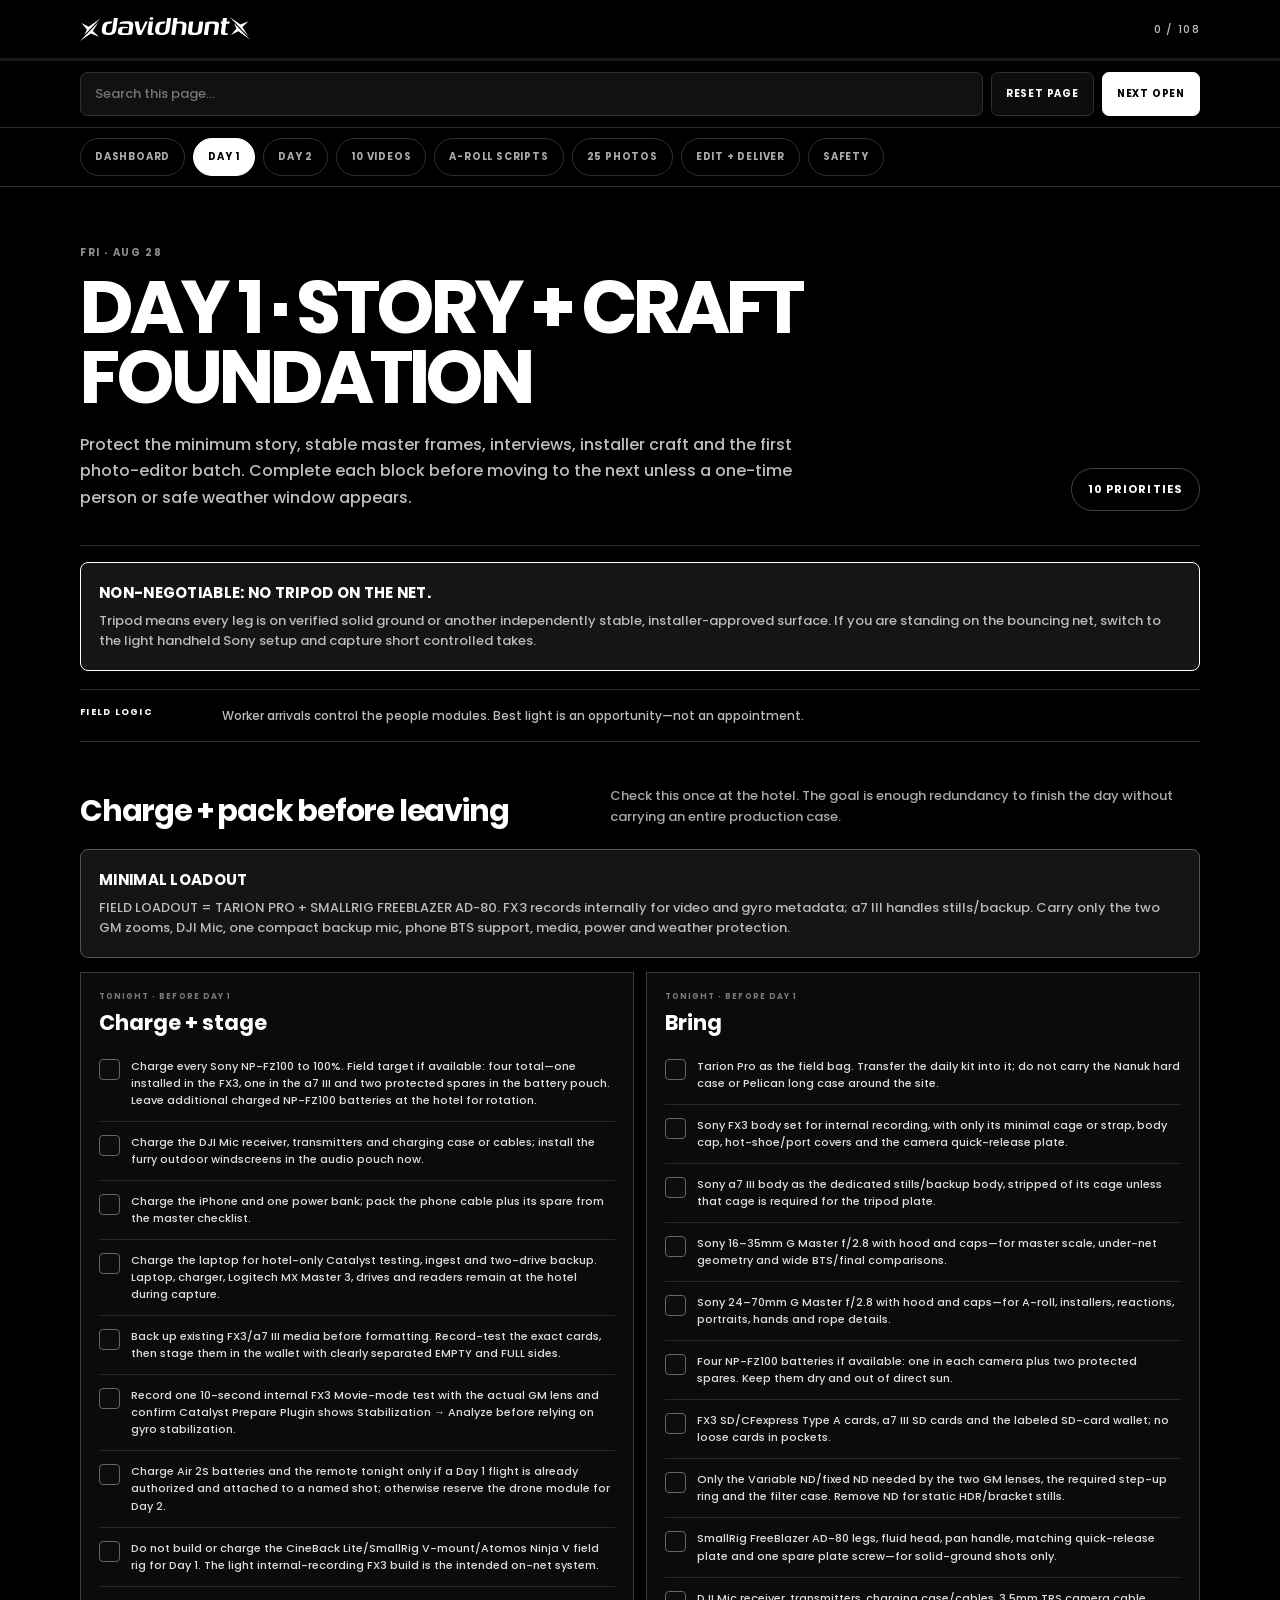
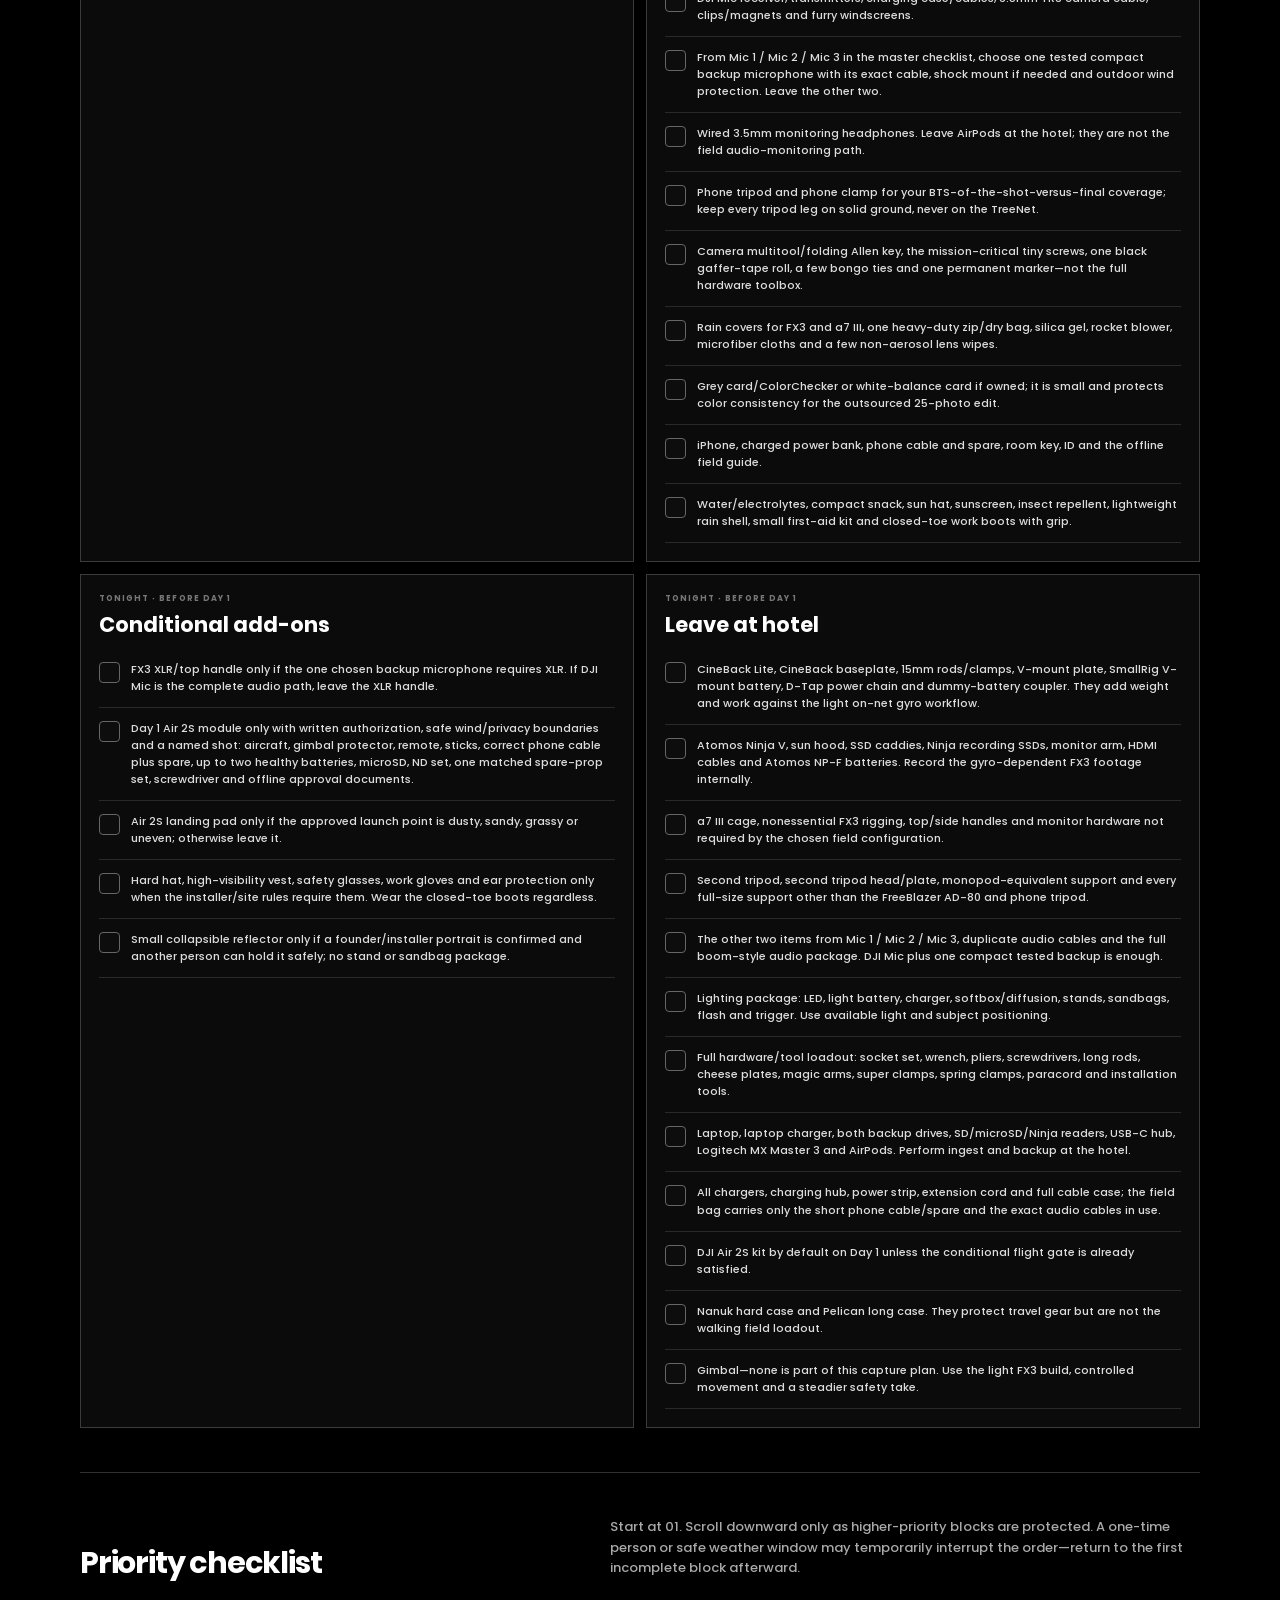
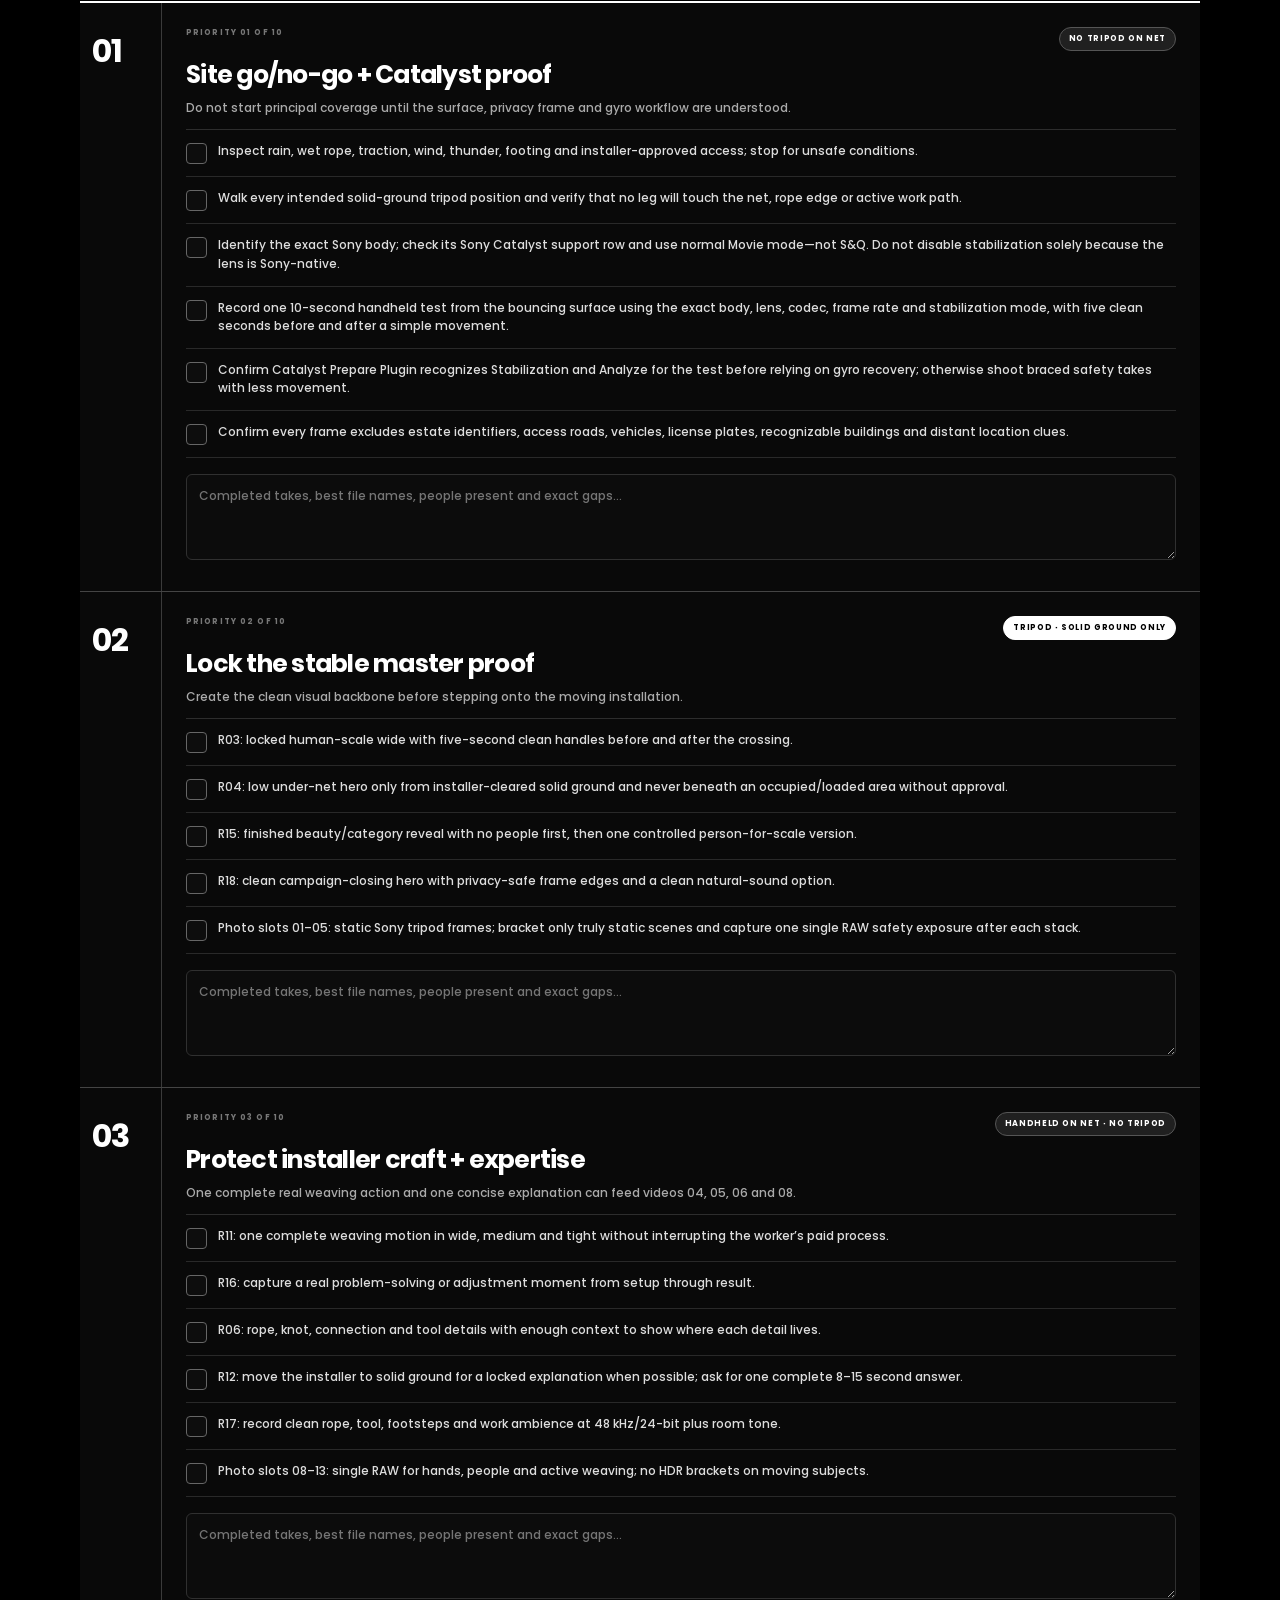
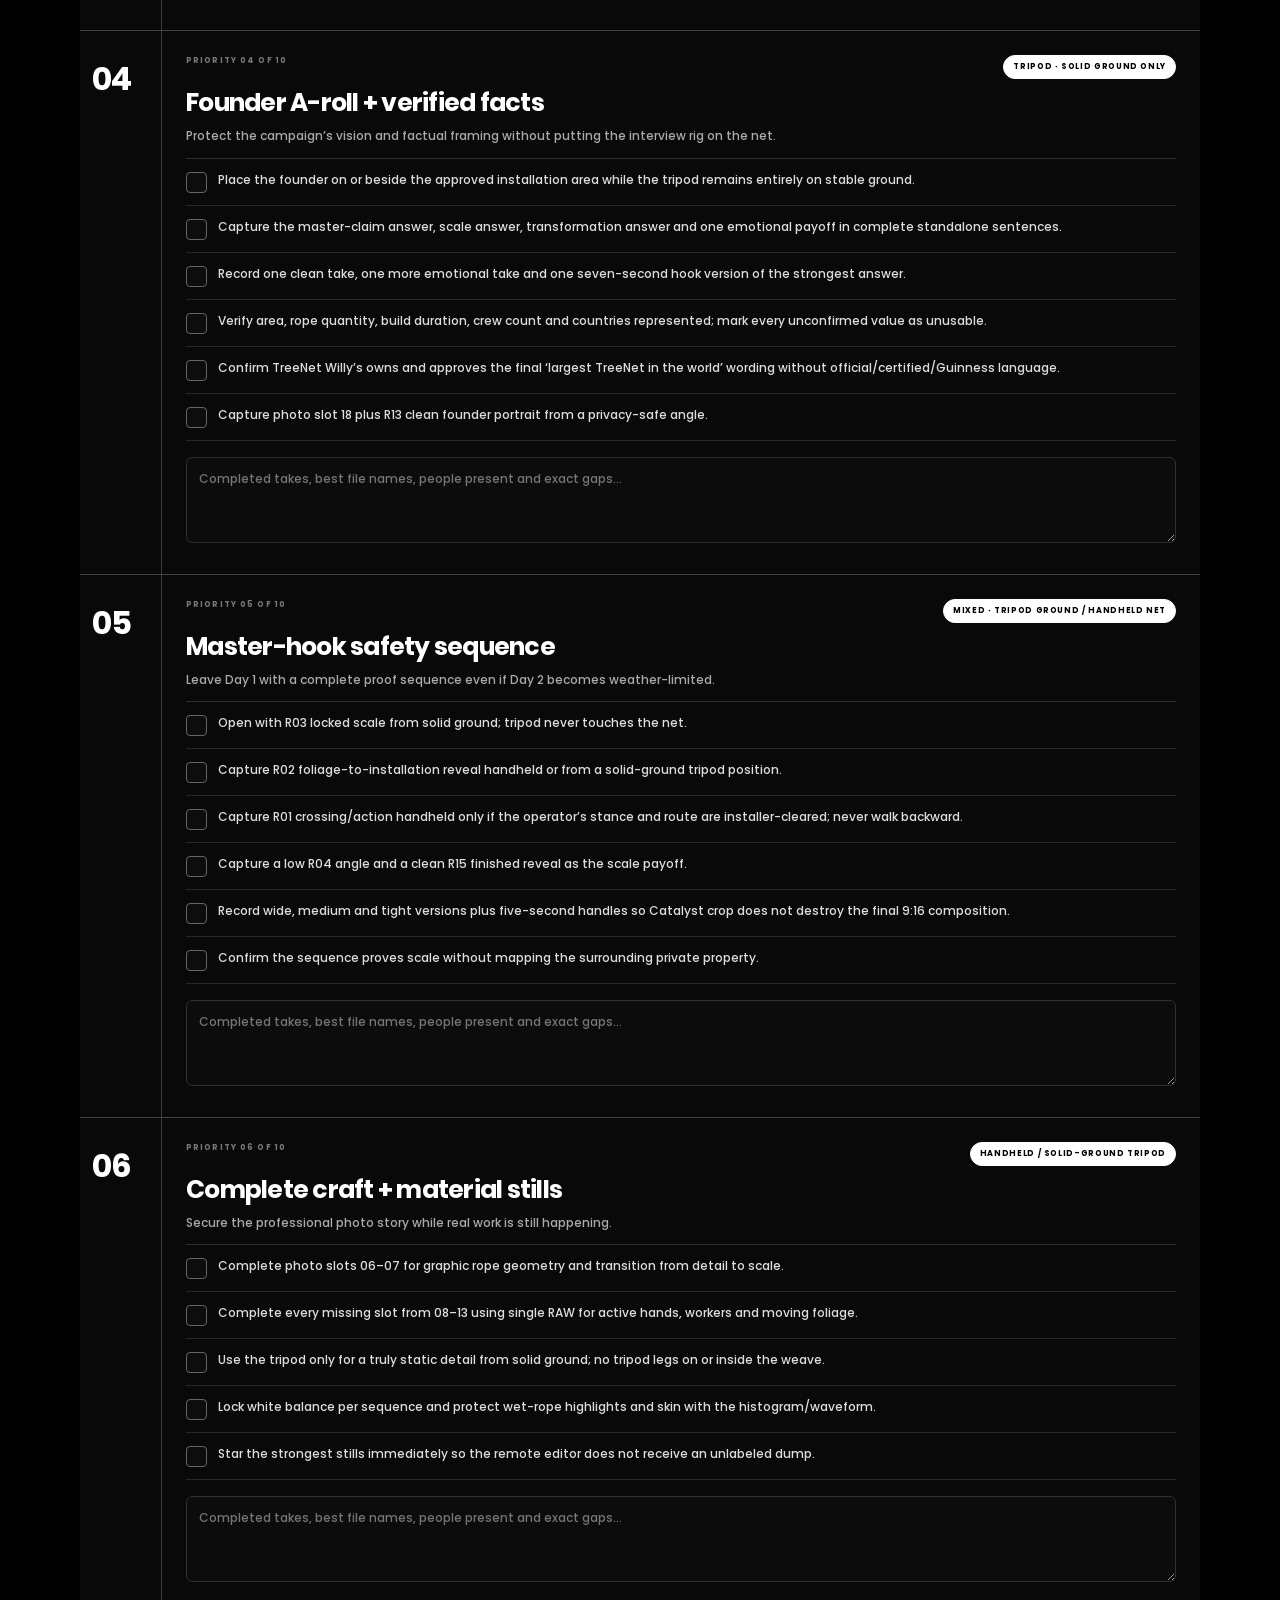
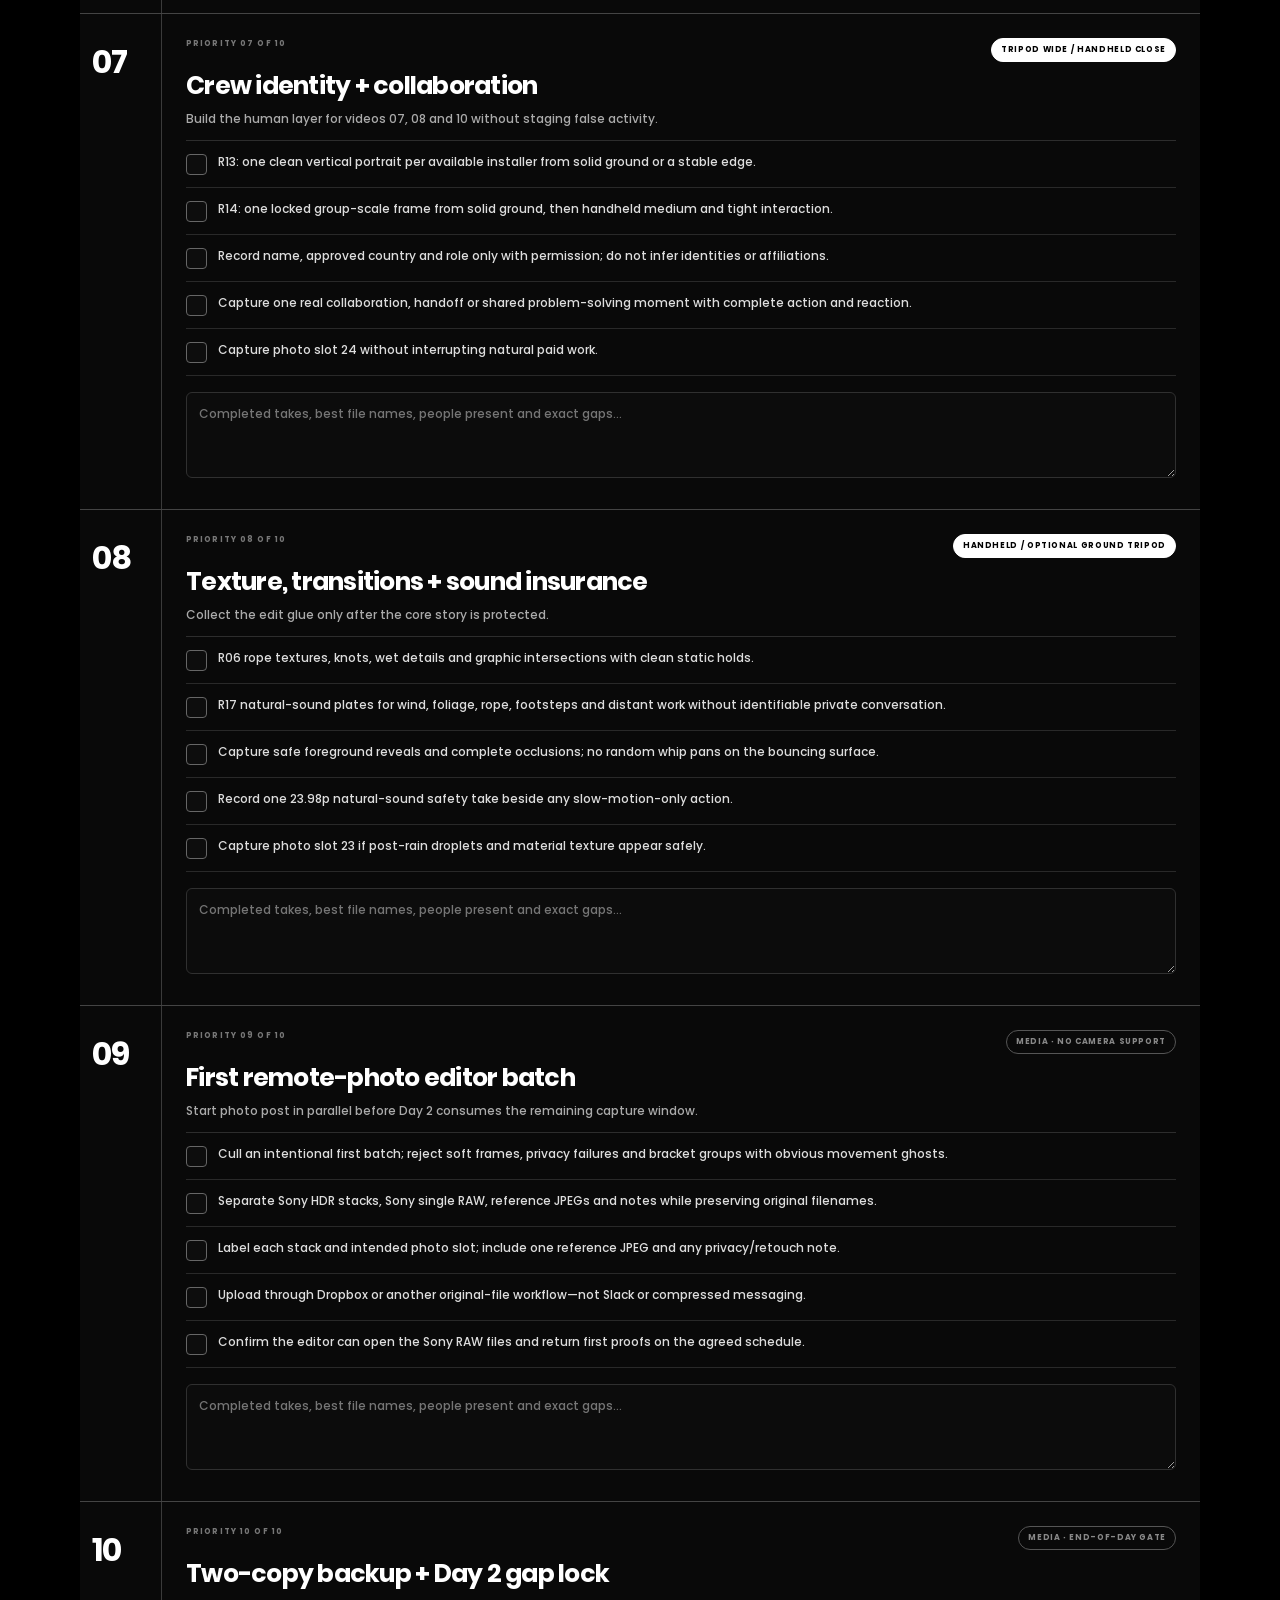
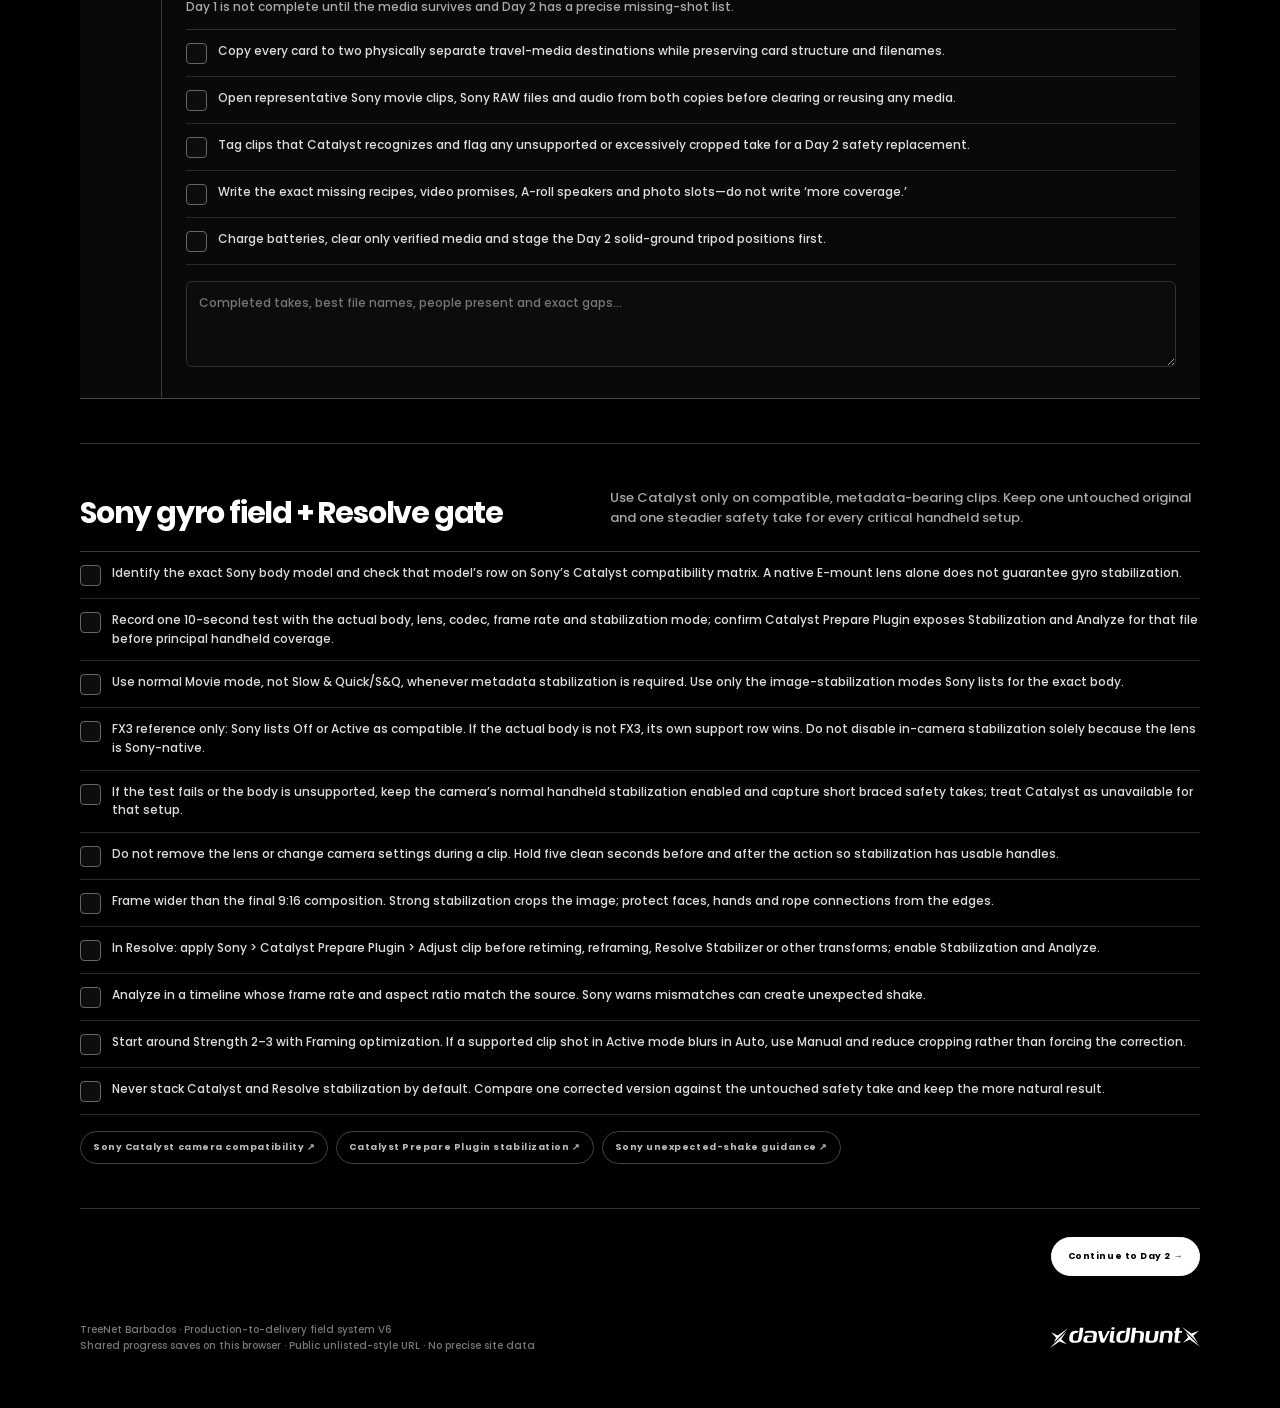
==== day1.html @ 0e812001 "Publish V6 two-day production field guide" ====
<!doctype html><html lang="en"><head><meta charset="utf-8"><meta name="viewport" content="width=device-width,initial-scale=1,viewport-fit=cover"><meta name="robots" content="noindex,nofollow,noarchive"><meta name="theme-color" content="#000000"><title>Day 1 · TreeNet Barbados</title><link rel="icon" href="assets/xdavidhuntx-MainLogo-Whiteout.svg" type="image/svg+xml"><link rel="stylesheet" href="assets/styles.css"></head><body data-page="day1"><a class="skip" href="#main">Skip to content</a><header class="top"><div class="wrap topline"><img class="logo" src="assets/xdavidhuntx-MainLogo-Whiteout.svg" alt="xdavidhuntx"><div class="page-progress" id="stats">0 / 0</div></div><div class="progress"><span id="bar"></span></div><div class="wrap tools"><input class="search" id="search" type="search" placeholder="Search this page…" aria-label="Search this page"><button class="btn" id="reset" type="button">Reset page</button><button class="btn primary" id="nextOpen" type="button">Next open</button></div></header><nav class="nav"><div class="wrap navrow"><a href="index.html" data-page="home">Dashboard</a><a href="day1.html" data-page="day1">Day 1</a><a href="day2.html" data-page="day2">Day 2</a><a href="video.html" data-page="video">10 videos</a><a href="interviews.html" data-page="interviews">A-roll scripts</a><a href="photos.html" data-page="photos">25 photos</a><a href="edit.html" data-page="edit">Edit + deliver</a><a href="safety.html" data-page="safety">Safety</a></div></nav><main id="main" class="wrap"><section class="page-intro"><div><span class="eyebrow">FRI · AUG 28</span><h1>DAY 1 · STORY + CRAFT FOUNDATION</h1><p>Protect the minimum story, stable master frames, interviews, installer craft and the first photo-editor batch. Complete each block before moving to the next unless a one-time person or safe weather window appears.</p></div><span class="count-badge">10 PRIORITIES</span></section><div class="alert tripod-rule"><strong>NON-NEGOTIABLE: NO TRIPOD ON THE NET.</strong><p>Tripod means every leg is on verified solid ground or another independently stable, installer-approved surface. If you are standing on the bouncing net, switch to the light handheld Sony setup and capture short controlled takes.</p></div><div class="day-weather"><span>FIELD LOGIC</span><p>Worker arrivals control the people modules. Best light is an opportunity—not an appointment.</p></div><section class="section searchable"><div class="section-head"><h2>Charge + pack before leaving</h2><p>Check this once at the hotel. The goal is enough redundancy to finish the day without carrying an entire production case.</p></div><div class="alert loadout-rule"><strong>MINIMAL LOADOUT</strong><p>FIELD LOADOUT = TARION PRO + SMALLRIG FREEBLAZER AD-80. FX3 records internally for video and gyro metadata; a7 III handles stills/backup. Carry only the two GM zooms, DJI Mic, one compact backup mic, phone BTS support, media, power and weather protection.</p></div><div class="loadout-grid"><article class="loadout-panel searchable"><span>TONIGHT · BEFORE DAY 1</span><h3>Charge + stage</h3><div class="checks"><label class="check searchable"><input type="checkbox" data-id="loadout-0-charge-0"><span>Charge every Sony NP-FZ100 to 100%. Field target if available: four total—one installed in the FX3, one in the a7 III and two protected spares in the battery pouch. Leave additional charged NP-FZ100 batteries at the hotel for rotation.</span></label><label class="check searchable"><input type="checkbox" data-id="loadout-0-charge-1"><span>Charge the DJI Mic receiver, transmitters and charging case or cables; install the furry outdoor windscreens in the audio pouch now.</span></label><label class="check searchable"><input type="checkbox" data-id="loadout-0-charge-2"><span>Charge the iPhone and one power bank; pack the phone cable plus its spare from the master checklist.</span></label><label class="check searchable"><input type="checkbox" data-id="loadout-0-charge-3"><span>Charge the laptop for hotel-only Catalyst testing, ingest and two-drive backup. Laptop, charger, Logitech MX Master 3, drives and readers remain at the hotel during capture.</span></label><label class="check searchable"><input type="checkbox" data-id="loadout-0-charge-4"><span>Back up existing FX3/a7 III media before formatting. Record-test the exact cards, then stage them in the wallet with clearly separated EMPTY and FULL sides.</span></label><label class="check searchable"><input type="checkbox" data-id="loadout-0-charge-5"><span>Record one 10-second internal FX3 Movie-mode test with the actual GM lens and confirm Catalyst Prepare Plugin shows Stabilization → Analyze before relying on gyro stabilization.</span></label><label class="check searchable"><input type="checkbox" data-id="loadout-0-charge-6"><span>Charge Air 2S batteries and the remote tonight only if a Day 1 flight is already authorized and attached to a named shot; otherwise reserve the drone module for Day 2.</span></label><label class="check searchable"><input type="checkbox" data-id="loadout-0-charge-7"><span>Do not build or charge the CineBack Lite/SmallRig V-mount/Atomos Ninja V field rig for Day 1. The light internal-recording FX3 build is the intended on-net system.</span></label></div></article><article class="loadout-panel searchable"><span>TONIGHT · BEFORE DAY 1</span><h3>Bring</h3><div class="checks"><label class="check searchable"><input type="checkbox" data-id="loadout-0-bring-0"><span>Tarion Pro as the field bag. Transfer the daily kit into it; do not carry the Nanuk hard case or Pelican long case around the site.</span></label><label class="check searchable"><input type="checkbox" data-id="loadout-0-bring-1"><span>Sony FX3 body set for internal recording, with only its minimal cage or strap, body cap, hot-shoe/port covers and the camera quick-release plate.</span></label><label class="check searchable"><input type="checkbox" data-id="loadout-0-bring-2"><span>Sony a7 III body as the dedicated stills/backup body, stripped of its cage unless that cage is required for the tripod plate.</span></label><label class="check searchable"><input type="checkbox" data-id="loadout-0-bring-3"><span>Sony 16–35mm G Master f/2.8 with hood and caps—for master scale, under-net geometry and wide BTS/final comparisons.</span></label><label class="check searchable"><input type="checkbox" data-id="loadout-0-bring-4"><span>Sony 24–70mm G Master f/2.8 with hood and caps—for A-roll, installers, reactions, portraits, hands and rope details.</span></label><label class="check searchable"><input type="checkbox" data-id="loadout-0-bring-5"><span>Four NP-FZ100 batteries if available: one in each camera plus two protected spares. Keep them dry and out of direct sun.</span></label><label class="check searchable"><input type="checkbox" data-id="loadout-0-bring-6"><span>FX3 SD/CFexpress Type A cards, a7 III SD cards and the labeled SD-card wallet; no loose cards in pockets.</span></label><label class="check searchable"><input type="checkbox" data-id="loadout-0-bring-7"><span>Only the Variable ND/fixed ND needed by the two GM lenses, the required step-up ring and the filter case. Remove ND for static HDR/bracket stills.</span></label><label class="check searchable"><input type="checkbox" data-id="loadout-0-bring-8"><span>SmallRig FreeBlazer AD-80 legs, fluid head, pan handle, matching quick-release plate and one spare plate screw—for solid-ground shots only.</span></label><label class="check searchable"><input type="checkbox" data-id="loadout-0-bring-9"><span>DJI Mic receiver, transmitters, charging case/cables, 3.5mm TRS camera cable, clips/magnets and furry windscreens.</span></label><label class="check searchable"><input type="checkbox" data-id="loadout-0-bring-10"><span>From Mic 1 / Mic 2 / Mic 3 in the master checklist, choose one tested compact backup microphone with its exact cable, shock mount if needed and outdoor wind protection. Leave the other two.</span></label><label class="check searchable"><input type="checkbox" data-id="loadout-0-bring-11"><span>Wired 3.5mm monitoring headphones. Leave AirPods at the hotel; they are not the field audio-monitoring path.</span></label><label class="check searchable"><input type="checkbox" data-id="loadout-0-bring-12"><span>Phone tripod and phone clamp for your BTS-of-the-shot-versus-final coverage; keep every tripod leg on solid ground, never on the TreeNet.</span></label><label class="check searchable"><input type="checkbox" data-id="loadout-0-bring-13"><span>Camera multitool/folding Allen key, the mission-critical tiny screws, one black gaffer-tape roll, a few bongo ties and one permanent marker—not the full hardware toolbox.</span></label><label class="check searchable"><input type="checkbox" data-id="loadout-0-bring-14"><span>Rain covers for FX3 and a7 III, one heavy-duty zip/dry bag, silica gel, rocket blower, microfiber cloths and a few non-aerosol lens wipes.</span></label><label class="check searchable"><input type="checkbox" data-id="loadout-0-bring-15"><span>Grey card/ColorChecker or white-balance card if owned; it is small and protects color consistency for the outsourced 25-photo edit.</span></label><label class="check searchable"><input type="checkbox" data-id="loadout-0-bring-16"><span>iPhone, charged power bank, phone cable and spare, room key, ID and the offline field guide.</span></label><label class="check searchable"><input type="checkbox" data-id="loadout-0-bring-17"><span>Water/electrolytes, compact snack, sun hat, sunscreen, insect repellent, lightweight rain shell, small first-aid kit and closed-toe work boots with grip.</span></label></div></article><article class="loadout-panel searchable"><span>TONIGHT · BEFORE DAY 1</span><h3>Conditional add-ons</h3><div class="checks"><label class="check searchable"><input type="checkbox" data-id="loadout-0-conditional-0"><span>FX3 XLR/top handle only if the one chosen backup microphone requires XLR. If DJI Mic is the complete audio path, leave the XLR handle.</span></label><label class="check searchable"><input type="checkbox" data-id="loadout-0-conditional-1"><span>Day 1 Air 2S module only with written authorization, safe wind/privacy boundaries and a named shot: aircraft, gimbal protector, remote, sticks, correct phone cable plus spare, up to two healthy batteries, microSD, ND set, one matched spare-prop set, screwdriver and offline approval documents.</span></label><label class="check searchable"><input type="checkbox" data-id="loadout-0-conditional-2"><span>Air 2S landing pad only if the approved launch point is dusty, sandy, grassy or uneven; otherwise leave it.</span></label><label class="check searchable"><input type="checkbox" data-id="loadout-0-conditional-3"><span>Hard hat, high-visibility vest, safety glasses, work gloves and ear protection only when the installer/site rules require them. Wear the closed-toe boots regardless.</span></label><label class="check searchable"><input type="checkbox" data-id="loadout-0-conditional-4"><span>Small collapsible reflector only if a founder/installer portrait is confirmed and another person can hold it safely; no stand or sandbag package.</span></label></div></article><article class="loadout-panel searchable"><span>TONIGHT · BEFORE DAY 1</span><h3>Leave at hotel</h3><div class="checks"><label class="check searchable"><input type="checkbox" data-id="loadout-0-leave-0"><span>CineBack Lite, CineBack baseplate, 15mm rods/clamps, V-mount plate, SmallRig V-mount battery, D-Tap power chain and dummy-battery coupler. They add weight and work against the light on-net gyro workflow.</span></label><label class="check searchable"><input type="checkbox" data-id="loadout-0-leave-1"><span>Atomos Ninja V, sun hood, SSD caddies, Ninja recording SSDs, monitor arm, HDMI cables and Atomos NP-F batteries. Record the gyro-dependent FX3 footage internally.</span></label><label class="check searchable"><input type="checkbox" data-id="loadout-0-leave-2"><span>a7 III cage, nonessential FX3 rigging, top/side handles and monitor hardware not required by the chosen field configuration.</span></label><label class="check searchable"><input type="checkbox" data-id="loadout-0-leave-3"><span>Second tripod, second tripod head/plate, monopod-equivalent support and every full-size support other than the FreeBlazer AD-80 and phone tripod.</span></label><label class="check searchable"><input type="checkbox" data-id="loadout-0-leave-4"><span>The other two items from Mic 1 / Mic 2 / Mic 3, duplicate audio cables and the full boom-style audio package. DJI Mic plus one compact tested backup is enough.</span></label><label class="check searchable"><input type="checkbox" data-id="loadout-0-leave-5"><span>Lighting package: LED, light battery, charger, softbox/diffusion, stands, sandbags, flash and trigger. Use available light and subject positioning.</span></label><label class="check searchable"><input type="checkbox" data-id="loadout-0-leave-6"><span>Full hardware/tool loadout: socket set, wrench, pliers, screwdrivers, long rods, cheese plates, magic arms, super clamps, spring clamps, paracord and installation tools.</span></label><label class="check searchable"><input type="checkbox" data-id="loadout-0-leave-7"><span>Laptop, laptop charger, both backup drives, SD/microSD/Ninja readers, USB-C hub, Logitech MX Master 3 and AirPods. Perform ingest and backup at the hotel.</span></label><label class="check searchable"><input type="checkbox" data-id="loadout-0-leave-8"><span>All chargers, charging hub, power strip, extension cord and full cable case; the field bag carries only the short phone cable/spare and the exact audio cables in use.</span></label><label class="check searchable"><input type="checkbox" data-id="loadout-0-leave-9"><span>DJI Air 2S kit by default on Day 1 unless the conditional flight gate is already satisfied.</span></label><label class="check searchable"><input type="checkbox" data-id="loadout-0-leave-10"><span>Nanuk hard case and Pelican long case. They protect travel gear but are not the walking field loadout.</span></label><label class="check searchable"><input type="checkbox" data-id="loadout-0-leave-11"><span>Gimbal—none is part of this capture plan. Use the light FX3 build, controlled movement and a steadier safety take.</span></label></div></article></div></section><section class="section searchable"><div class="section-head"><h2>Priority checklist</h2><p>Start at 01. Scroll downward only as higher-priority blocks are protected. A one-time person or safe weather window may temporarily interrupt the order—return to the first incomplete block afterward.</p></div><div class="priority-list"><article class="priority-step searchable" data-priority="01"><div class="priority-number">01</div><div class="priority-content"><div class="priority-top"><span>PRIORITY 01 OF 10</span><b class="support-badge handheld">NO TRIPOD ON NET</b></div><h3>Site go/no-go + Catalyst proof</h3><p class="priority-objective">Do not start principal coverage until the surface, privacy frame and gyro workflow are understood.</p><div class="checks priority-checks"><label class="check searchable"><input type="checkbox" data-id="day-0-step-0-item-0"><span>Inspect rain, wet rope, traction, wind, thunder, footing and installer-approved access; stop for unsafe conditions.</span></label><label class="check searchable"><input type="checkbox" data-id="day-0-step-0-item-1"><span>Walk every intended solid-ground tripod position and verify that no leg will touch the net, rope edge or active work path.</span></label><label class="check searchable"><input type="checkbox" data-id="day-0-step-0-item-2"><span>Identify the exact Sony body; check its Sony Catalyst support row and use normal Movie mode—not S&amp;Q. Do not disable stabilization solely because the lens is Sony-native.</span></label><label class="check searchable"><input type="checkbox" data-id="day-0-step-0-item-3"><span>Record one 10-second handheld test from the bouncing surface using the exact body, lens, codec, frame rate and stabilization mode, with five clean seconds before and after a simple movement.</span></label><label class="check searchable"><input type="checkbox" data-id="day-0-step-0-item-4"><span>Confirm Catalyst Prepare Plugin recognizes Stabilization and Analyze for the test before relying on gyro recovery; otherwise shoot braced safety takes with less movement.</span></label><label class="check searchable"><input type="checkbox" data-id="day-0-step-0-item-5"><span>Confirm every frame excludes estate identifiers, access roads, vehicles, license plates, recognizable buildings and distant location clues.</span></label></div><textarea class="notes" data-note="day-0-step-0" placeholder="Completed takes, best file names, people present and exact gaps…"></textarea></div></article><article class="priority-step searchable" data-priority="02"><div class="priority-number">02</div><div class="priority-content"><div class="priority-top"><span>PRIORITY 02 OF 10</span><b class="support-badge tripod">TRIPOD · SOLID GROUND ONLY</b></div><h3>Lock the stable master proof</h3><p class="priority-objective">Create the clean visual backbone before stepping onto the moving installation.</p><div class="checks priority-checks"><label class="check searchable"><input type="checkbox" data-id="day-0-step-1-item-0"><span>R03: locked human-scale wide with five-second clean handles before and after the crossing.</span></label><label class="check searchable"><input type="checkbox" data-id="day-0-step-1-item-1"><span>R04: low under-net hero only from installer-cleared solid ground and never beneath an occupied/loaded area without approval.</span></label><label class="check searchable"><input type="checkbox" data-id="day-0-step-1-item-2"><span>R15: finished beauty/category reveal with no people first, then one controlled person-for-scale version.</span></label><label class="check searchable"><input type="checkbox" data-id="day-0-step-1-item-3"><span>R18: clean campaign-closing hero with privacy-safe frame edges and a clean natural-sound option.</span></label><label class="check searchable"><input type="checkbox" data-id="day-0-step-1-item-4"><span>Photo slots 01–05: static Sony tripod frames; bracket only truly static scenes and capture one single RAW safety exposure after each stack.</span></label></div><textarea class="notes" data-note="day-0-step-1" placeholder="Completed takes, best file names, people present and exact gaps…"></textarea></div></article><article class="priority-step searchable" data-priority="03"><div class="priority-number">03</div><div class="priority-content"><div class="priority-top"><span>PRIORITY 03 OF 10</span><b class="support-badge handheld">HANDHELD ON NET · NO TRIPOD</b></div><h3>Protect installer craft + expertise</h3><p class="priority-objective">One complete real weaving action and one concise explanation can feed videos 04, 05, 06 and 08.</p><div class="checks priority-checks"><label class="check searchable"><input type="checkbox" data-id="day-0-step-2-item-0"><span>R11: one complete weaving motion in wide, medium and tight without interrupting the worker’s paid process.</span></label><label class="check searchable"><input type="checkbox" data-id="day-0-step-2-item-1"><span>R16: capture a real problem-solving or adjustment moment from setup through result.</span></label><label class="check searchable"><input type="checkbox" data-id="day-0-step-2-item-2"><span>R06: rope, knot, connection and tool details with enough context to show where each detail lives.</span></label><label class="check searchable"><input type="checkbox" data-id="day-0-step-2-item-3"><span>R12: move the installer to solid ground for a locked explanation when possible; ask for one complete 8–15 second answer.</span></label><label class="check searchable"><input type="checkbox" data-id="day-0-step-2-item-4"><span>R17: record clean rope, tool, footsteps and work ambience at 48 kHz/24-bit plus room tone.</span></label><label class="check searchable"><input type="checkbox" data-id="day-0-step-2-item-5"><span>Photo slots 08–13: single RAW for hands, people and active weaving; no HDR brackets on moving subjects.</span></label></div><textarea class="notes" data-note="day-0-step-2" placeholder="Completed takes, best file names, people present and exact gaps…"></textarea></div></article><article class="priority-step searchable" data-priority="04"><div class="priority-number">04</div><div class="priority-content"><div class="priority-top"><span>PRIORITY 04 OF 10</span><b class="support-badge tripod">TRIPOD · SOLID GROUND ONLY</b></div><h3>Founder A-roll + verified facts</h3><p class="priority-objective">Protect the campaign’s vision and factual framing without putting the interview rig on the net.</p><div class="checks priority-checks"><label class="check searchable"><input type="checkbox" data-id="day-0-step-3-item-0"><span>Place the founder on or beside the approved installation area while the tripod remains entirely on stable ground.</span></label><label class="check searchable"><input type="checkbox" data-id="day-0-step-3-item-1"><span>Capture the master-claim answer, scale answer, transformation answer and one emotional payoff in complete standalone sentences.</span></label><label class="check searchable"><input type="checkbox" data-id="day-0-step-3-item-2"><span>Record one clean take, one more emotional take and one seven-second hook version of the strongest answer.</span></label><label class="check searchable"><input type="checkbox" data-id="day-0-step-3-item-3"><span>Verify area, rope quantity, build duration, crew count and countries represented; mark every unconfirmed value as unusable.</span></label><label class="check searchable"><input type="checkbox" data-id="day-0-step-3-item-4"><span>Confirm TreeNet Willy’s owns and approves the final ‘largest TreeNet in the world’ wording without official/certified/Guinness language.</span></label><label class="check searchable"><input type="checkbox" data-id="day-0-step-3-item-5"><span>Capture photo slot 18 plus R13 clean founder portrait from a privacy-safe angle.</span></label></div><textarea class="notes" data-note="day-0-step-3" placeholder="Completed takes, best file names, people present and exact gaps…"></textarea></div></article><article class="priority-step searchable" data-priority="05"><div class="priority-number">05</div><div class="priority-content"><div class="priority-top"><span>PRIORITY 05 OF 10</span><b class="support-badge tripod">MIXED · TRIPOD GROUND / HANDHELD NET</b></div><h3>Master-hook safety sequence</h3><p class="priority-objective">Leave Day 1 with a complete proof sequence even if Day 2 becomes weather-limited.</p><div class="checks priority-checks"><label class="check searchable"><input type="checkbox" data-id="day-0-step-4-item-0"><span>Open with R03 locked scale from solid ground; tripod never touches the net.</span></label><label class="check searchable"><input type="checkbox" data-id="day-0-step-4-item-1"><span>Capture R02 foliage-to-installation reveal handheld or from a solid-ground tripod position.</span></label><label class="check searchable"><input type="checkbox" data-id="day-0-step-4-item-2"><span>Capture R01 crossing/action handheld only if the operator’s stance and route are installer-cleared; never walk backward.</span></label><label class="check searchable"><input type="checkbox" data-id="day-0-step-4-item-3"><span>Capture a low R04 angle and a clean R15 finished reveal as the scale payoff.</span></label><label class="check searchable"><input type="checkbox" data-id="day-0-step-4-item-4"><span>Record wide, medium and tight versions plus five-second handles so Catalyst crop does not destroy the final 9:16 composition.</span></label><label class="check searchable"><input type="checkbox" data-id="day-0-step-4-item-5"><span>Confirm the sequence proves scale without mapping the surrounding private property.</span></label></div><textarea class="notes" data-note="day-0-step-4" placeholder="Completed takes, best file names, people present and exact gaps…"></textarea></div></article><article class="priority-step searchable" data-priority="06"><div class="priority-number">06</div><div class="priority-content"><div class="priority-top"><span>PRIORITY 06 OF 10</span><b class="support-badge tripod">HANDHELD / SOLID-GROUND TRIPOD</b></div><h3>Complete craft + material stills</h3><p class="priority-objective">Secure the professional photo story while real work is still happening.</p><div class="checks priority-checks"><label class="check searchable"><input type="checkbox" data-id="day-0-step-5-item-0"><span>Complete photo slots 06–07 for graphic rope geometry and transition from detail to scale.</span></label><label class="check searchable"><input type="checkbox" data-id="day-0-step-5-item-1"><span>Complete every missing slot from 08–13 using single RAW for active hands, workers and moving foliage.</span></label><label class="check searchable"><input type="checkbox" data-id="day-0-step-5-item-2"><span>Use the tripod only for a truly static detail from solid ground; no tripod legs on or inside the weave.</span></label><label class="check searchable"><input type="checkbox" data-id="day-0-step-5-item-3"><span>Lock white balance per sequence and protect wet-rope highlights and skin with the histogram/waveform.</span></label><label class="check searchable"><input type="checkbox" data-id="day-0-step-5-item-4"><span>Star the strongest stills immediately so the remote editor does not receive an unlabeled dump.</span></label></div><textarea class="notes" data-note="day-0-step-5" placeholder="Completed takes, best file names, people present and exact gaps…"></textarea></div></article><article class="priority-step searchable" data-priority="07"><div class="priority-number">07</div><div class="priority-content"><div class="priority-top"><span>PRIORITY 07 OF 10</span><b class="support-badge tripod">TRIPOD WIDE / HANDHELD CLOSE</b></div><h3>Crew identity + collaboration</h3><p class="priority-objective">Build the human layer for videos 07, 08 and 10 without staging false activity.</p><div class="checks priority-checks"><label class="check searchable"><input type="checkbox" data-id="day-0-step-6-item-0"><span>R13: one clean vertical portrait per available installer from solid ground or a stable edge.</span></label><label class="check searchable"><input type="checkbox" data-id="day-0-step-6-item-1"><span>R14: one locked group-scale frame from solid ground, then handheld medium and tight interaction.</span></label><label class="check searchable"><input type="checkbox" data-id="day-0-step-6-item-2"><span>Record name, approved country and role only with permission; do not infer identities or affiliations.</span></label><label class="check searchable"><input type="checkbox" data-id="day-0-step-6-item-3"><span>Capture one real collaboration, handoff or shared problem-solving moment with complete action and reaction.</span></label><label class="check searchable"><input type="checkbox" data-id="day-0-step-6-item-4"><span>Capture photo slot 24 without interrupting natural paid work.</span></label></div><textarea class="notes" data-note="day-0-step-6" placeholder="Completed takes, best file names, people present and exact gaps…"></textarea></div></article><article class="priority-step searchable" data-priority="08"><div class="priority-number">08</div><div class="priority-content"><div class="priority-top"><span>PRIORITY 08 OF 10</span><b class="support-badge tripod">HANDHELD / OPTIONAL GROUND TRIPOD</b></div><h3>Texture, transitions + sound insurance</h3><p class="priority-objective">Collect the edit glue only after the core story is protected.</p><div class="checks priority-checks"><label class="check searchable"><input type="checkbox" data-id="day-0-step-7-item-0"><span>R06 rope textures, knots, wet details and graphic intersections with clean static holds.</span></label><label class="check searchable"><input type="checkbox" data-id="day-0-step-7-item-1"><span>R17 natural-sound plates for wind, foliage, rope, footsteps and distant work without identifiable private conversation.</span></label><label class="check searchable"><input type="checkbox" data-id="day-0-step-7-item-2"><span>Capture safe foreground reveals and complete occlusions; no random whip pans on the bouncing surface.</span></label><label class="check searchable"><input type="checkbox" data-id="day-0-step-7-item-3"><span>Record one 23.98p natural-sound safety take beside any slow-motion-only action.</span></label><label class="check searchable"><input type="checkbox" data-id="day-0-step-7-item-4"><span>Capture photo slot 23 if post-rain droplets and material texture appear safely.</span></label></div><textarea class="notes" data-note="day-0-step-7" placeholder="Completed takes, best file names, people present and exact gaps…"></textarea></div></article><article class="priority-step searchable" data-priority="09"><div class="priority-number">09</div><div class="priority-content"><div class="priority-top"><span>PRIORITY 09 OF 10</span><b class="support-badge media">MEDIA · NO CAMERA SUPPORT</b></div><h3>First remote-photo editor batch</h3><p class="priority-objective">Start photo post in parallel before Day 2 consumes the remaining capture window.</p><div class="checks priority-checks"><label class="check searchable"><input type="checkbox" data-id="day-0-step-8-item-0"><span>Cull an intentional first batch; reject soft frames, privacy failures and bracket groups with obvious movement ghosts.</span></label><label class="check searchable"><input type="checkbox" data-id="day-0-step-8-item-1"><span>Separate Sony HDR stacks, Sony single RAW, reference JPEGs and notes while preserving original filenames.</span></label><label class="check searchable"><input type="checkbox" data-id="day-0-step-8-item-2"><span>Label each stack and intended photo slot; include one reference JPEG and any privacy/retouch note.</span></label><label class="check searchable"><input type="checkbox" data-id="day-0-step-8-item-3"><span>Upload through Dropbox or another original-file workflow—not Slack or compressed messaging.</span></label><label class="check searchable"><input type="checkbox" data-id="day-0-step-8-item-4"><span>Confirm the editor can open the Sony RAW files and return first proofs on the agreed schedule.</span></label></div><textarea class="notes" data-note="day-0-step-8" placeholder="Completed takes, best file names, people present and exact gaps…"></textarea></div></article><article class="priority-step searchable" data-priority="10"><div class="priority-number">10</div><div class="priority-content"><div class="priority-top"><span>PRIORITY 10 OF 10</span><b class="support-badge media">MEDIA · END-OF-DAY GATE</b></div><h3>Two-copy backup + Day 2 gap lock</h3><p class="priority-objective">Day 1 is not complete until the media survives and Day 2 has a precise missing-shot list.</p><div class="checks priority-checks"><label class="check searchable"><input type="checkbox" data-id="day-0-step-9-item-0"><span>Copy every card to two physically separate travel-media destinations while preserving card structure and filenames.</span></label><label class="check searchable"><input type="checkbox" data-id="day-0-step-9-item-1"><span>Open representative Sony movie clips, Sony RAW files and audio from both copies before clearing or reusing any media.</span></label><label class="check searchable"><input type="checkbox" data-id="day-0-step-9-item-2"><span>Tag clips that Catalyst recognizes and flag any unsupported or excessively cropped take for a Day 2 safety replacement.</span></label><label class="check searchable"><input type="checkbox" data-id="day-0-step-9-item-3"><span>Write the exact missing recipes, video promises, A-roll speakers and photo slots—do not write ‘more coverage.’</span></label><label class="check searchable"><input type="checkbox" data-id="day-0-step-9-item-4"><span>Charge batteries, clear only verified media and stage the Day 2 solid-ground tripod positions first.</span></label></div><textarea class="notes" data-note="day-0-step-9" placeholder="Completed takes, best file names, people present and exact gaps…"></textarea></div></article></div></section><section class="section searchable"><div class="section-head"><h2>Sony gyro field + Resolve gate</h2><p>Use Catalyst only on compatible, metadata-bearing clips. Keep one untouched original and one steadier safety take for every critical handheld setup.</p></div><div class="checks catalyst-checks"><label class="check searchable"><input type="checkbox" data-id="catalyst-0-0"><span>Identify the exact Sony body model and check that model’s row on Sony’s Catalyst compatibility matrix. A native E-mount lens alone does not guarantee gyro stabilization.</span></label><label class="check searchable"><input type="checkbox" data-id="catalyst-0-1"><span>Record one 10-second test with the actual body, lens, codec, frame rate and stabilization mode; confirm Catalyst Prepare Plugin exposes Stabilization and Analyze for that file before principal handheld coverage.</span></label><label class="check searchable"><input type="checkbox" data-id="catalyst-0-2"><span>Use normal Movie mode, not Slow &amp; Quick/S&amp;Q, whenever metadata stabilization is required. Use only the image-stabilization modes Sony lists for the exact body.</span></label><label class="check searchable"><input type="checkbox" data-id="catalyst-0-3"><span>FX3 reference only: Sony lists Off or Active as compatible. If the actual body is not FX3, its own support row wins. Do not disable in-camera stabilization solely because the lens is Sony-native.</span></label><label class="check searchable"><input type="checkbox" data-id="catalyst-0-4"><span>If the test fails or the body is unsupported, keep the camera’s normal handheld stabilization enabled and capture short braced safety takes; treat Catalyst as unavailable for that setup.</span></label><label class="check searchable"><input type="checkbox" data-id="catalyst-0-5"><span>Do not remove the lens or change camera settings during a clip. Hold five clean seconds before and after the action so stabilization has usable handles.</span></label><label class="check searchable"><input type="checkbox" data-id="catalyst-0-6"><span>Frame wider than the final 9:16 composition. Strong stabilization crops the image; protect faces, hands and rope connections from the edges.</span></label><label class="check searchable"><input type="checkbox" data-id="catalyst-0-7"><span>In Resolve: apply Sony &gt; Catalyst Prepare Plugin &gt; Adjust clip before retiming, reframing, Resolve Stabilizer or other transforms; enable Stabilization and Analyze.</span></label><label class="check searchable"><input type="checkbox" data-id="catalyst-0-8"><span>Analyze in a timeline whose frame rate and aspect ratio match the source. Sony warns mismatches can create unexpected shake.</span></label><label class="check searchable"><input type="checkbox" data-id="catalyst-0-9"><span>Start around Strength 2–3 with Framing optimization. If a supported clip shot in Active mode blurs in Auto, use Manual and reduce cropping rather than forcing the correction.</span></label><label class="check searchable"><input type="checkbox" data-id="catalyst-0-10"><span>Never stack Catalyst and Resolve stabilization by default. Compare one corrected version against the untouched safety take and keep the more natural result.</span></label></div><div class="source-links"><a href="https://support.d-imaging.sony.co.jp/www/cscs/function/catalyst.php?fnc=1012&amp;area=jp&amp;lang=en" target="_blank" rel="noopener">Sony Catalyst camera compatibility ↗</a><a href="https://helpguide.sony.net/di-app/cdv/v1/en/Content/Stabilizing_clips.htm" target="_blank" rel="noopener">Catalyst Prepare Plugin stabilization ↗</a><a href="https://www.sony.com/electronics/support/articles/CCCT99032" target="_blank" rel="noopener">Sony unexpected-shake guidance ↗</a></div></section><div class="day-navigation"><a class="day-jump" href="day2.html">Continue to Day 2 →</a></div></main><div class="wrap empty" id="empty">No matching field-guide items.</div><footer class="wrap footer"><div>TreeNet Barbados · Production-to-delivery field system V6<br>Shared progress saves on this browser · Public unlisted-style URL · No precise site data</div><img src="assets/xdavidhuntx-MainLogo-Whiteout.svg" alt="xdavidhuntx"></footer><script src="assets/app.js"></script></body></html>
---- assets/styles.css ----
@font-face{font-family:Poppins;src:url('poppins-medium.ttf') format('truetype');font-weight:500;font-style:normal;font-display:swap}@font-face{font-family:Poppins;src:url('poppins-bold.ttf') format('truetype');font-weight:700;font-style:normal;font-display:swap}:root{--black:#000;--ink:#fff;--muted:#aaa;--mid:#808080;--line:#303030;--surface:#111;--surface2:#171717;--white:#fff;--danger:#fff}*{box-sizing:border-box}html{background:#000;color:#fff;scroll-behavior:smooth}body{margin:0;font-family:Poppins,Arial,sans-serif;font-weight:500;background:#000;color:#fff}.skip{position:fixed;left:10px;top:-60px;background:#fff;color:#000;padding:10px 14px;z-index:1000}.skip:focus{top:10px}.top{position:sticky;top:0;z-index:50;background:#000;border-bottom:1px solid var(--line)}.topline{height:58px;display:flex;align-items:center;justify-content:space-between}.logo{width:170px;height:auto}.page-progress{font-size:11px;letter-spacing:.12em;color:#bbb}.progress{height:3px;background:#191919}.progress span{display:block;height:100%;width:0;background:#fff;transition:width .2s}.tools{display:grid;grid-template-columns:minmax(0,1fr) auto auto;gap:8px;padding:11px 0}.search{width:100%;min-height:44px;border:1px solid var(--line);background:#111;color:#fff;border-radius:7px;padding:0 14px;font:500 13px Poppins}.btn{min-height:44px;border:1px solid var(--line);background:#0d0d0d;color:#fff;border-radius:7px;padding:0 14px;font:700 10px Poppins;letter-spacing:.08em;text-transform:uppercase}.btn.primary{background:#fff;color:#000;border-color:#fff}.nav{position:sticky;top:117px;z-index:40;background:#000;border-bottom:1px solid var(--line)}.navrow{display:flex;gap:8px;overflow-x:auto;padding:10px 0;scrollbar-width:none}.navrow::-webkit-scrollbar{display:none}.nav a{white-space:nowrap;border:1px solid var(--line);border-radius:99px;padding:10px 14px;color:#aaa;text-decoration:none;text-transform:uppercase;letter-spacing:.08em;font:700 10px Poppins}.nav a.active{background:#fff;color:#000;border-color:#fff}body[data-page="home"] .tools,body[data-page="home"] .progress,body[data-page="home"] .page-progress{display:none}body[data-page="home"] .nav{top:58px}.wrap{width:min(1120px,calc(100% - 28px));margin:0 auto}.page-intro{display:flex;justify-content:space-between;gap:32px;align-items:flex-end;padding:58px 0 34px;border-bottom:1px solid var(--line)}.page-intro>div{max-width:850px}.eyebrow,.label,.day-kicker{display:block;font:700 10px Poppins;letter-spacing:.16em;text-transform:uppercase;color:#8d8d8d}.page-intro h1{font-size:clamp(38px,7vw,74px);line-height:.94;letter-spacing:-.055em;margin:12px 0 20px;max-width:940px}.page-intro p{font-size:16px;line-height:1.65;color:#bdbdbd;margin:0;max-width:760px}.count-badge{border:1px solid #444;border-radius:99px;padding:12px 16px;white-space:nowrap;font:700 11px Poppins;letter-spacing:.1em}.deadline{margin:24px 0 0;padding:20px;border:1px solid #fff;background:#fff;color:#000;display:grid;grid-template-columns:auto 1fr;gap:5px 18px;align-items:center;border-radius:8px}.deadline span{grid-row:1/3;font:700 10px Poppins;letter-spacing:.15em;border:1px solid #000;padding:9px}.deadline strong{font-size:22px;line-height:1.1}.deadline p{margin:0;font-size:12px}.section{padding:44px 0;border-bottom:1px solid var(--line)}.section-head{display:flex;justify-content:space-between;gap:24px;align-items:flex-end;margin-bottom:22px}.section-head h2{font-size:30px;line-height:1.05;letter-spacing:-.04em;margin:0}.section-head p{max-width:590px;color:#a9a9a9;font-size:13px;line-height:1.6;margin:0}.metric-grid{display:grid;grid-template-columns:repeat(4,1fr);border:1px solid var(--line);border-radius:8px;overflow:hidden}.metric-grid div{padding:24px;border-right:1px solid var(--line);background:#111}.metric-grid div:last-child{border-right:0}.metric-grid b{display:block;font-size:38px;line-height:1}.metric-grid span{text-transform:uppercase;color:#888;font:700 9px Poppins;letter-spacing:.12em}.alert{margin-top:16px;padding:18px;border:1px solid #555;background:#151515;border-radius:8px}.alert strong{display:block;font-size:15px;letter-spacing:.02em}.alert p{margin:7px 0 0;color:#bbb;line-height:1.55;font-size:13px}.timeline{display:grid;grid-template-columns:repeat(4,1fr);border:1px solid var(--line);border-radius:8px;overflow:hidden}.timeline-item{padding:20px;background:#111;border-right:1px solid var(--line)}.timeline-item:last-child{border-right:0}.timeline-item span{font:700 10px Poppins;color:#888;letter-spacing:.14em}.timeline-item strong{display:block;margin:12px 0 8px;font-size:17px}.timeline-item p{margin:0;color:#aaa;font-size:12px;line-height:1.55}.command-grid{display:grid;grid-template-columns:repeat(3,1fr);gap:12px}.command-card{display:block;min-height:210px;border:1px solid var(--line);border-radius:8px;padding:20px;background:#111;color:#fff;text-decoration:none}.command-card span{font:700 11px Poppins;color:#777}.command-card h3{font-size:22px;line-height:1.05;margin:28px 0 12px}.command-card p{color:#aaa;font-size:12px;line-height:1.55}.command-card b{display:block;margin-top:20px;font-size:11px}.quote{border:1px solid #fff;background:#fff;color:#000;border-radius:8px;padding:28px}.quote span{font:700 10px Poppins;letter-spacing:.15em}.quote strong{display:block;font-size:clamp(28px,5vw,55px);line-height:.95;letter-spacing:-.04em;margin:16px 0}.quote p{margin:0;max-width:760px;font-size:13px;line-height:1.6}.day-grid{display:grid;grid-template-columns:repeat(2,minmax(0,1fr));gap:14px}.day-card{border:1px solid #444;border-radius:9px;background:#111;padding:22px}.day-card h3{font-size:27px;line-height:1.05;margin:9px 0 12px;letter-spacing:-.035em}.mission{color:#bbb;font-size:13px;line-height:1.6}.meta-line{padding:11px 0;margin:15px 0;border-top:1px solid var(--line);border-bottom:1px solid var(--line);font:700 10px Poppins;letter-spacing:.08em;color:#aaa}.checks{display:grid;gap:0}.checks.two-col{grid-template-columns:repeat(2,minmax(0,1fr));gap:0 14px}.check{display:flex;gap:11px;align-items:flex-start;padding:12px 0;border-bottom:1px solid #292929;cursor:pointer}.check input{appearance:none;width:21px;height:21px;min-width:21px;border:1px solid #666;border-radius:4px;background:#0d0d0d;margin:1px 0 0}.check input:checked{background:#fff;border-color:#fff;box-shadow:inset 0 0 0 5px #000}.check span{font-size:12px;line-height:1.55;color:#ddd}.check span small{display:block;color:#777;font-size:9px;margin-top:4px}.check.done span{text-decoration:line-through;color:#666}.notes{width:100%;min-height:86px;resize:vertical;margin-top:16px;background:#0c0c0c;border:1px solid var(--line);border-radius:6px;color:#fff;padding:12px;font:500 12px Poppins}.panel-grid,.setting-grid{display:grid;grid-template-columns:repeat(3,minmax(0,1fr));gap:12px}.setting-grid{grid-template-columns:repeat(2,minmax(0,1fr))}.panel,.setting-card{border:1px solid var(--line);background:#111;border-radius:8px;padding:20px}.panel h3,.setting-card h3{font-size:19px;line-height:1.15;margin:10px 0}.panel p{font-size:12px;color:#aaa;line-height:1.6}.panel ul,.setting-card ol{padding-left:20px;margin:14px 0 0}.panel li,.setting-card li{font-size:12px;line-height:1.55;color:#bbb;margin:8px 0}.video-list{display:grid;gap:12px}.video-card{display:grid;grid-template-columns:74px minmax(0,1fr);border:1px solid #383838;background:#111;border-radius:9px;overflow:hidden}.video-num{border-right:1px solid var(--line);padding:18px 12px}.video-num b{display:block;font-size:29px}.video-num small{font:700 8px Poppins;letter-spacing:.1em;color:#888}.video-body{padding:20px}.card-top{display:flex;justify-content:space-between;gap:14px;align-items:flex-start}.card-top span{font:700 9px Poppins;color:#888;letter-spacing:.12em}.card-top h3{font-size:25px;line-height:1.05;margin:5px 0 0}.pill{border:1px solid #444;border-radius:99px;padding:7px 9px;font:700 8px Poppins;letter-spacing:.08em;white-space:nowrap}.hook{margin:16px 0;padding:16px;background:#fff;color:#000;border-radius:6px}.hook small{display:block;font:700 8px Poppins;letter-spacing:.12em}.hook strong{display:block;font-size:18px;line-height:1.1;margin-top:6px}.story{display:grid;grid-template-columns:1fr 1fr;gap:16px}.story p{font-size:12px;color:#aaa;line-height:1.55}.story b{color:#fff}.camera-bible{display:grid;grid-template-columns:repeat(4,minmax(0,1fr));gap:9px}.bible-card{border:1px solid var(--line);background:#111;border-radius:8px;padding:17px}.bible-card>span{font:700 9px Poppins;letter-spacing:.12em;color:#777}.bible-card h3{font-size:16px;line-height:1.15;margin:12px 0 8px}.bible-card p{font-size:10px;line-height:1.6;color:#aaa;margin:0}.recipe-section{margin-top:18px;padding-top:16px;border-top:1px solid #3a3a3a}.recipe-title{display:flex;justify-content:space-between;gap:12px;align-items:center;margin-bottom:9px}.recipe-title span{font:700 9px Poppins;letter-spacing:.12em}.recipe-title b{font:700 9px Poppins;color:#777}.recipe{border:1px solid #393939;background:#0c0c0c;border-radius:7px;margin-top:8px;overflow:hidden}.recipe summary{display:grid;grid-template-columns:86px minmax(0,1fr) 32px;gap:14px;align-items:center;cursor:pointer;list-style:none;padding:10px;min-height:128px}.recipe summary::-webkit-details-marker{display:none}.recipe summary img{width:86px;height:108px;object-fit:cover;border-radius:4px;background:#181818}.recipe-summary span{font:700 8px Poppins;letter-spacing:.12em;text-transform:uppercase;color:#888}.recipe-summary h4{font-size:16px;line-height:1.15;margin:7px 0}.recipe-summary p{font-size:9px;line-height:1.5;color:#888;margin:0}.recipe-toggle{width:30px;height:30px;border:1px solid #555;border-radius:50%;position:relative}.recipe-toggle:after{content:'+';position:absolute;inset:0;display:grid;place-items:center;font:700 17px Poppins}.recipe[open] .recipe-toggle:after{content:'–'}.recipe-body{padding:16px;border-top:1px solid #333}.recipe-zone{font:700 9px Poppins;letter-spacing:.1em;text-transform:uppercase;color:#aaa;margin-bottom:11px}.recipe-settings{display:grid;grid-template-columns:repeat(2,minmax(0,1fr));gap:8px;margin:0}.recipe-settings div{background:#141414;border:1px solid #2f2f2f;border-radius:5px;padding:11px}.recipe-settings dt{font:700 8px Poppins;letter-spacing:.1em;text-transform:uppercase;color:#777}.recipe-settings dd{font-size:10px;line-height:1.55;color:#ddd;margin:5px 0 0}.recipe-direction{margin-top:12px}.recipe-direction p{font-size:10px;line-height:1.6;color:#aaa;margin:8px 0}.recipe-direction b{color:#fff}.recipe-safety{border-top:1px solid #3b3b3b;padding-top:10px}.prompt-grid{display:grid;grid-template-columns:repeat(2,minmax(0,1fr));gap:12px}.prompt-card{border:1px solid #3a3a3a;background:#111;border-radius:9px;padding:20px}.prompt-head h3{font-size:22px;line-height:1.08;margin:8px 0 16px}.prompt-question{border-top:1px solid var(--line);padding:15px 0}.prompt-question small,.line-starter small,.trigger-block>small{display:block;font:700 8px Poppins;letter-spacing:.13em;margin-bottom:7px}.prompt-question strong{font-size:13px;line-height:1.5}.line-starter{background:#fff;color:#000;border-radius:6px;padding:15px}.line-starter strong{display:block;font-size:17px;line-height:1.25}.trigger-block{padding:15px 0 6px}.trigger-list{display:flex;flex-wrap:wrap;gap:6px}.trigger-list span{border:1px solid #484848;border-radius:99px;padding:6px 9px;color:#bbb;font-size:9px;line-height:1.25}.guard{font-size:10px;line-height:1.55;color:#888;margin:11px 0}.guard b{color:#ccc}.role-banner{display:grid;grid-template-columns:auto 1fr;gap:5px 18px;align-items:center;background:#fff;color:#000;border-radius:8px;padding:19px;margin-bottom:14px}.role-banner span{grid-row:1/3;border:1px solid #000;padding:8px;font:700 9px Poppins;letter-spacing:.12em}.role-banner strong{font-size:21px}.role-banner p{margin:0;font-size:11px}.role-banner.inverse{background:#111;color:#fff;border:1px solid #555}.role-banner.inverse span{border-color:#fff}.redirect-grid{display:grid;grid-template-columns:repeat(4,minmax(0,1fr));gap:8px}.redirect{min-height:76px;border:1px solid #444;background:#111;color:#fff;border-radius:7px;padding:13px;text-align:left;font:700 11px/1.45 Poppins}.script-map{display:grid;gap:9px}.script-row{display:grid;grid-template-columns:64px minmax(0,1fr);gap:15px;border:1px solid var(--line);background:#111;border-radius:8px;padding:16px}.script-num{font-size:25px;font-weight:700;color:#777}.script-row h3{font-size:19px;margin:7px 0 10px}.script-row p{font-size:11px;line-height:1.55;color:#aaa;margin:5px 0}.script-row p b{color:#fff}.decision-grid{display:grid;grid-template-columns:repeat(4,1fr);border:1px solid var(--line);border-radius:8px;overflow:hidden}.decision-grid article{background:#111;padding:18px;border-right:1px solid var(--line)}.decision-grid article:last-child{border-right:0}.decision-grid span{font:700 8px Poppins;letter-spacing:.12em;color:#888}.decision-grid strong{display:block;font-size:17px;margin:11px 0}.decision-grid p{font-size:11px;color:#aaa;line-height:1.55}.photo-list{display:grid;grid-template-columns:repeat(2,minmax(0,1fr));gap:10px}.photo-card{display:grid;grid-template-columns:50px minmax(0,1fr);gap:14px;border:1px solid var(--line);background:#111;border-radius:8px;padding:16px}.photo-num{font-size:23px;font-weight:700;color:#777}.photo-card h3{font-size:18px;line-height:1.1;margin:0}.photo-card p{font-size:11px;line-height:1.55;color:#aaa}.gear{display:block;margin-top:8px;font:700 9px Poppins;letter-spacing:.06em;color:#888}.source-links{display:flex;flex-wrap:wrap;gap:8px}.source-links a{border:1px solid var(--line);border-radius:99px;color:#fff;text-decoration:none;padding:10px 13px;font-size:10px}.edit-days{align-items:start}.edit-block{display:grid;grid-template-columns:135px minmax(0,1fr);gap:15px;padding:16px 0;border-top:1px solid var(--line)}.edit-time{font:700 11px Poppins;line-height:1.35}.edit-time small{display:block;color:#888;font-size:9px;margin-top:5px}.footer{padding:38px 0 54px;display:flex;justify-content:space-between;gap:25px;align-items:center;color:#777;font-size:10px}.footer img{width:150px}.empty{display:none;padding:60px 0;color:#777}.search-hide{display:none!important}.tripod-rule{border-color:#fff}.loadout-rule{margin-bottom:14px}.loadout-grid{display:grid;grid-template-columns:repeat(2,minmax(0,1fr));gap:12px}.loadout-panel{border:1px solid #3b3b3b;background:#0b0b0b;padding:18px}.loadout-panel>span{display:block;font:700 8px Poppins;letter-spacing:.13em;color:#777}.loadout-panel h3{font-size:21px;line-height:1.1;margin:8px 0 12px}.loadout-panel .check span{font-size:11px}.day-weather{display:grid;grid-template-columns:120px 1fr;gap:22px;align-items:start;border-top:1px solid var(--line);border-bottom:1px solid var(--line);padding:16px 0;margin-top:18px}.day-weather span{font:700 9px Poppins;letter-spacing:.14em}.day-weather p{font-size:12px;line-height:1.6;color:#bbb;margin:0}.priority-list{border-top:2px solid #fff}.priority-step{display:grid;grid-template-columns:82px minmax(0,1fr);border-bottom:1px solid #444;background:#090909}.priority-number{font:700 32px Poppins;letter-spacing:-.04em;padding:24px 12px;border-right:1px solid #3a3a3a;color:#fff}.priority-content{padding:24px}.priority-top{display:flex;align-items:flex-start;justify-content:space-between;gap:18px}.priority-top>span{font:700 8px Poppins;letter-spacing:.14em;color:#777}.priority-content h3{font-size:25px;line-height:1.08;letter-spacing:-.03em;margin:10px 0}.priority-objective{font-size:12px;line-height:1.6;color:#aaa;margin:0 0 12px}.support-badge,.recipe-support{display:inline-block;border:1px solid #555;border-radius:99px;padding:6px 9px;font:700 8px Poppins;letter-spacing:.08em;line-height:1.25;text-transform:uppercase;color:#bbb}.support-badge.tripod,.recipe-support.tripod{background:#fff;color:#000;border-color:#fff}.support-badge.handheld,.recipe-support.handheld{background:#202020;color:#fff}.support-badge.media,.recipe-support.none{color:#888}.priority-checks{border-top:1px solid #2d2d2d}.catalyst-checks{border-top:1px solid #3b3b3b}.source-links{display:flex;flex-wrap:wrap;gap:8px;margin-top:16px}.source-links a,.day-jump{border:1px solid #444;border-radius:99px;padding:9px 12px;color:#bbb;text-decoration:none;font:700 9px Poppins;letter-spacing:.06em}.day-navigation{display:flex;justify-content:flex-end;padding:28px 0 8px}.day-jump{background:#fff;color:#000;border-color:#fff;padding:12px 16px}.recipe-support{margin-top:8px;white-space:normal}.support-call{border:1px solid #454545;padding:13px;margin-bottom:13px}.support-call.tripod{background:#fff;color:#000;border-color:#fff}.support-call strong{font:700 9px Poppins;letter-spacing:.1em}.support-call p{font-size:10px;line-height:1.55;margin:7px 0 0;color:#aaa}.support-call.tripod p{color:#333}.support-call.handheld{border-left:4px solid #fff}.support-call.hybrid{border-left:4px solid #808080}@media(max-width:760px){.wrap{width:min(100% - 28px,1120px)}.topline{height:56px}.logo{width:168px}.tools{grid-template-columns:1fr 1fr 1fr}.search{grid-column:1/-1}.nav{top:156px}.page-intro{display:block;padding:38px 0 28px}.page-intro h1{font-size:40px}.page-intro p{font-size:14px}.count-badge{display:inline-block;margin-top:18px}.deadline{grid-template-columns:1fr}.deadline span{grid-row:auto;width:max-content}.section{padding:34px 0}.section-head{display:block}.section-head h2{font-size:27px}.section-head p{margin-top:9px}.metric-grid{grid-template-columns:1fr 1fr}.metric-grid div{border-bottom:1px solid var(--line)}.timeline,.command-grid,.day-grid,.panel-grid,.setting-grid,.camera-bible,.recipe-settings,.prompt-grid,.redirect-grid,.decision-grid,.photo-list,.loadout-grid{grid-template-columns:1fr}.timeline-item,.decision-grid article{border-right:0;border-bottom:1px solid var(--line)}.timeline-item:last-child,.decision-grid article:last-child{border-bottom:0}.checks.two-col{grid-template-columns:1fr}.video-card{grid-template-columns:54px minmax(0,1fr)}.video-num{padding:15px 8px}.video-body{padding:15px}.card-top{display:block}.card-top .pill{display:inline-block;margin-top:10px}.card-top h3{font-size:21px}.story{grid-template-columns:1fr;gap:0}.recipe-title{align-items:flex-start;flex-direction:column;gap:5px}.recipe summary{grid-template-columns:72px minmax(0,1fr) 28px;gap:9px;padding:8px;min-height:112px}.recipe summary img{width:72px;height:96px}.recipe-summary h4{font-size:14px;margin:5px 0}.recipe-summary p{font-size:8px}.recipe-support{font-size:7px;padding:5px 7px}.recipe-toggle{width:27px;height:27px}.recipe-body{padding:12px}.day-weather{grid-template-columns:1fr;gap:6px}.priority-step{grid-template-columns:46px minmax(0,1fr)}.priority-number{font-size:20px;padding:18px 8px}.priority-content{padding:18px 14px}.priority-top{display:block}.priority-top .support-badge{margin-top:9px}.priority-content h3{font-size:21px}.priority-objective{font-size:11px}.priority-checks .check span{font-size:11px}.source-links a{font-size:8px}.photo-card{grid-template-columns:40px minmax(0,1fr)}.edit-block{grid-template-columns:1fr;gap:4px}.footer{display:block}.footer img{margin-top:20px}.command-card{min-height:170px}.page-progress{font-size:10px}}@media(max-width:390px){.btn{padding:0 9px;font-size:9px}.logo{width:166px}.page-intro h1{font-size:36px}.deadline strong{font-size:18px}}@media print{.top,.nav,.tools,.progress{display:none!important}html,body{background:#fff;color:#000}.page-intro h1,.section h2,.day-card h3,.video-card h3,.photo-card h3{color:#000}.section,.check,.edit-block{border-color:#bbb}.day-card,.panel,.setting-card,.video-card,.photo-card,.metric-grid div,.timeline-item{background:#fff;border-color:#bbb}.check span,.mission,.panel li,.setting-card li,.photo-card p{color:#333}.deadline,.quote{border:1px solid #000}.notes{display:none}}@media(prefers-reduced-motion:reduce){html{scroll-behavior:auto}.progress span{transition:none}}
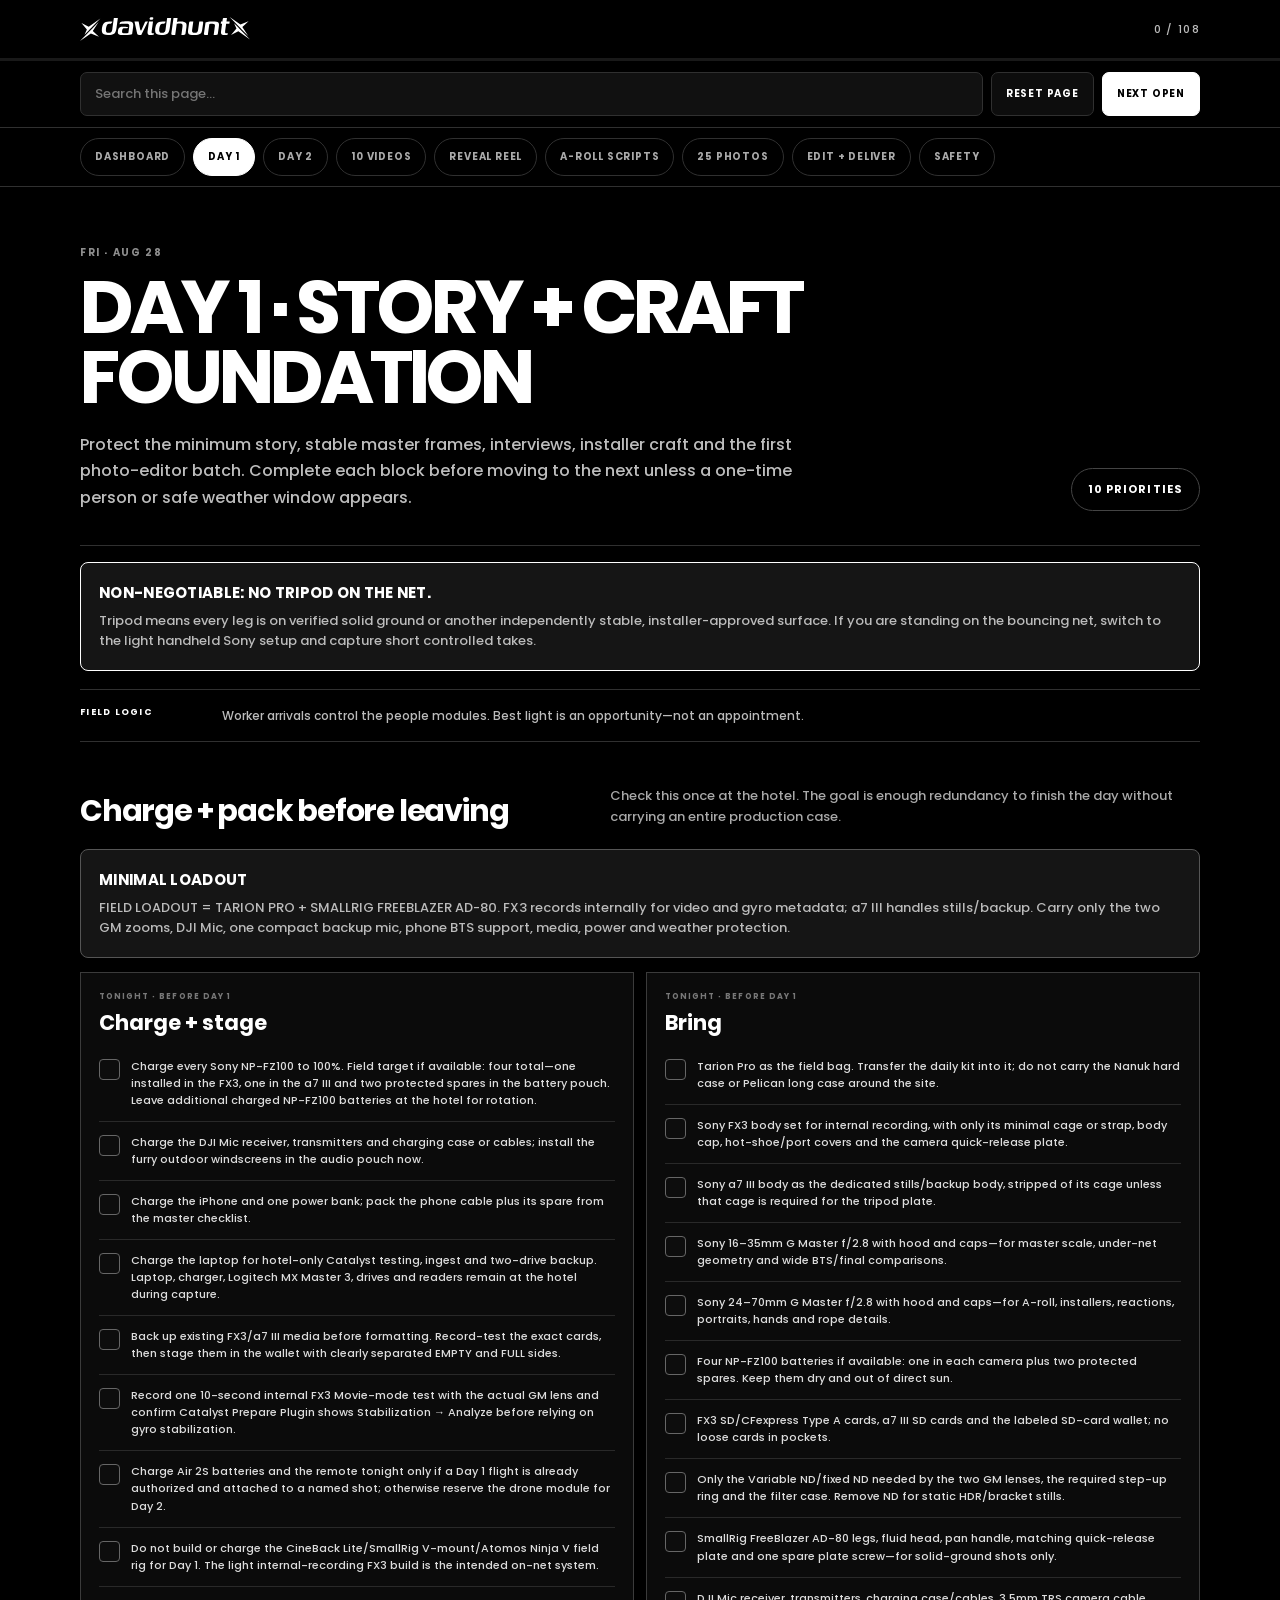
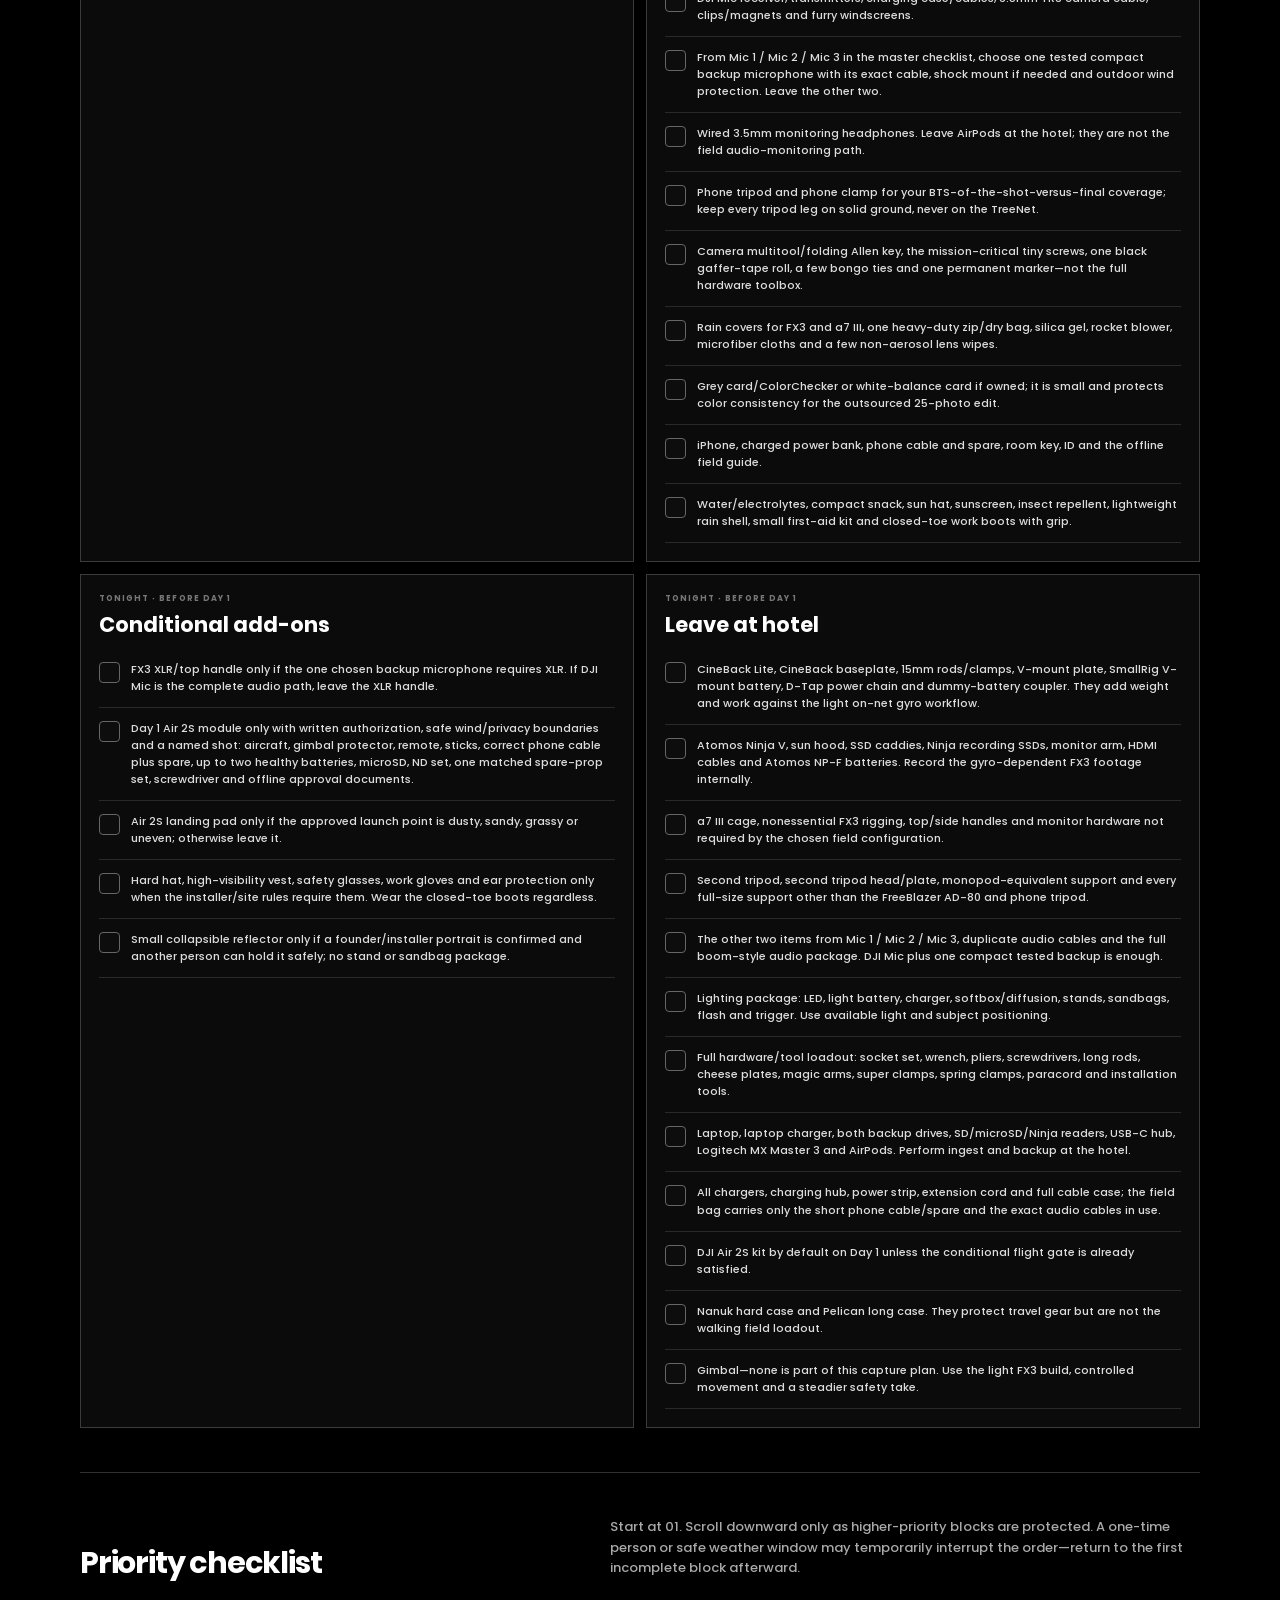
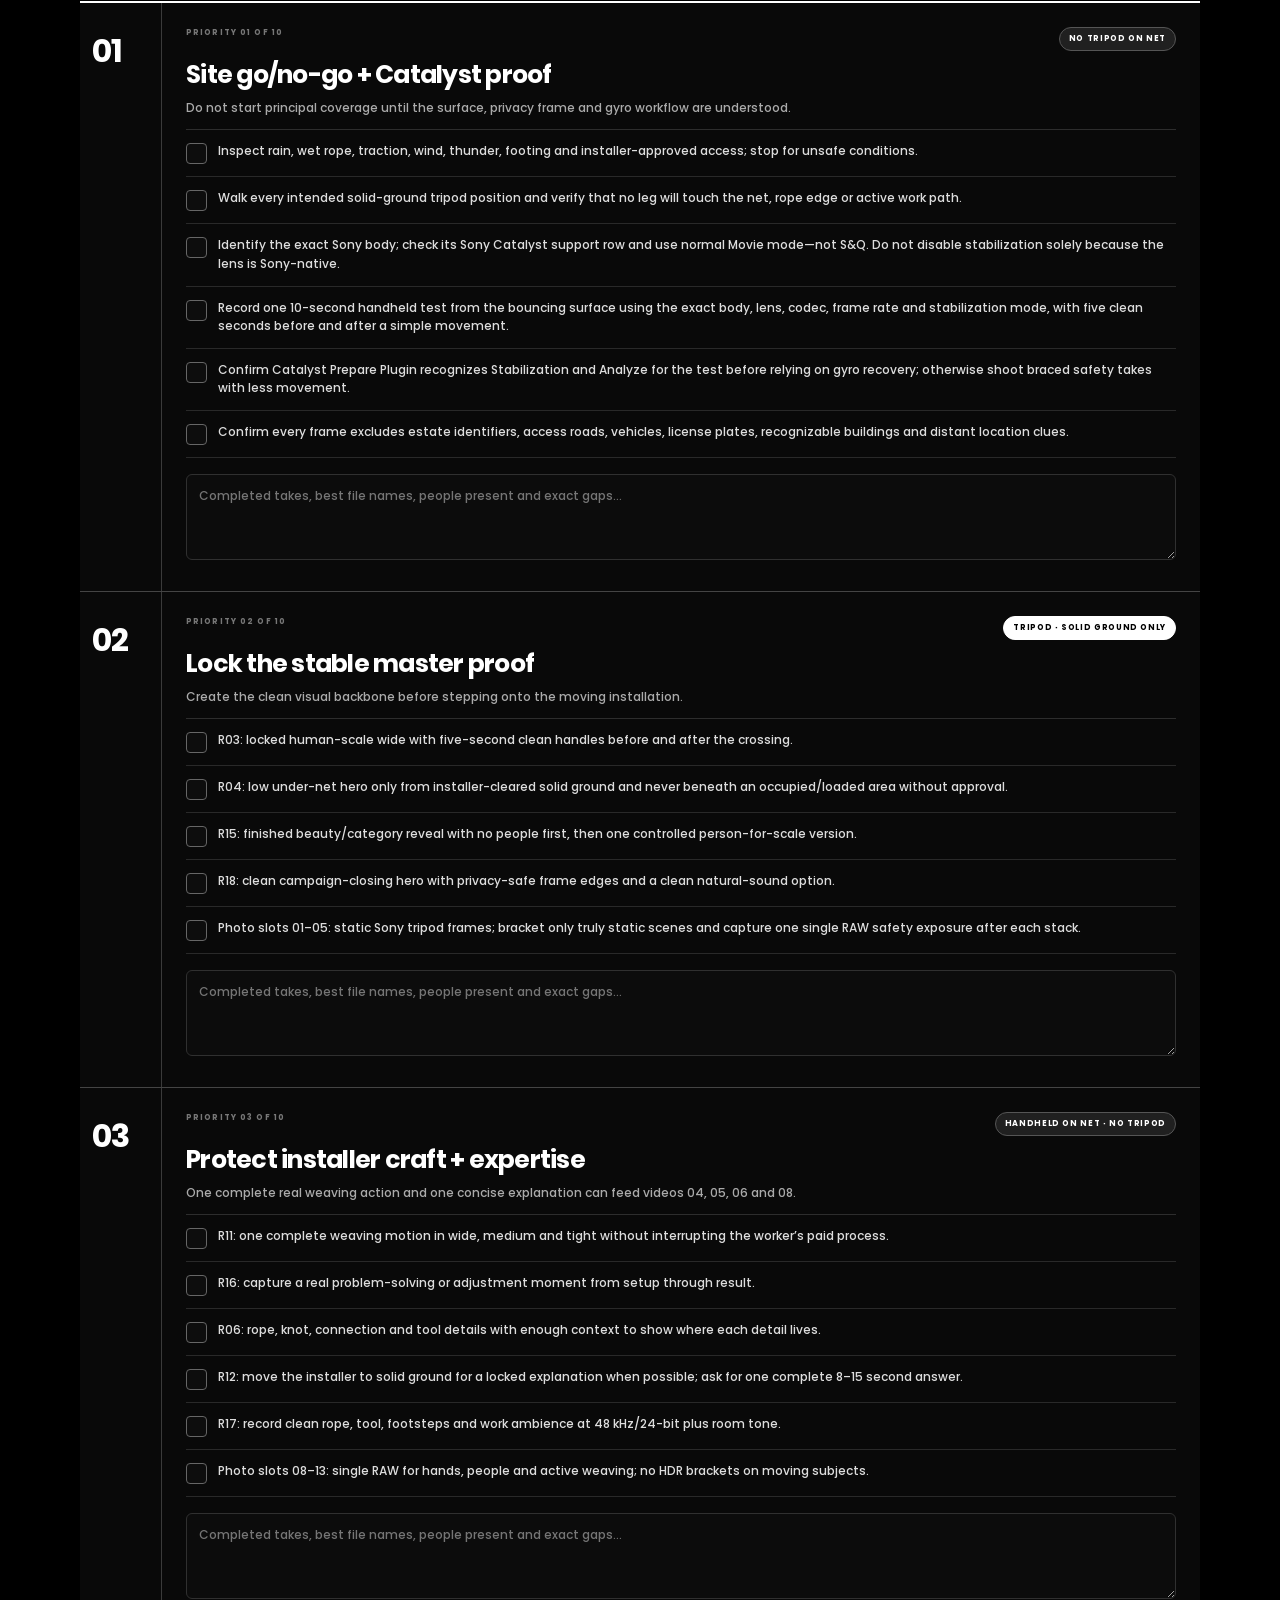
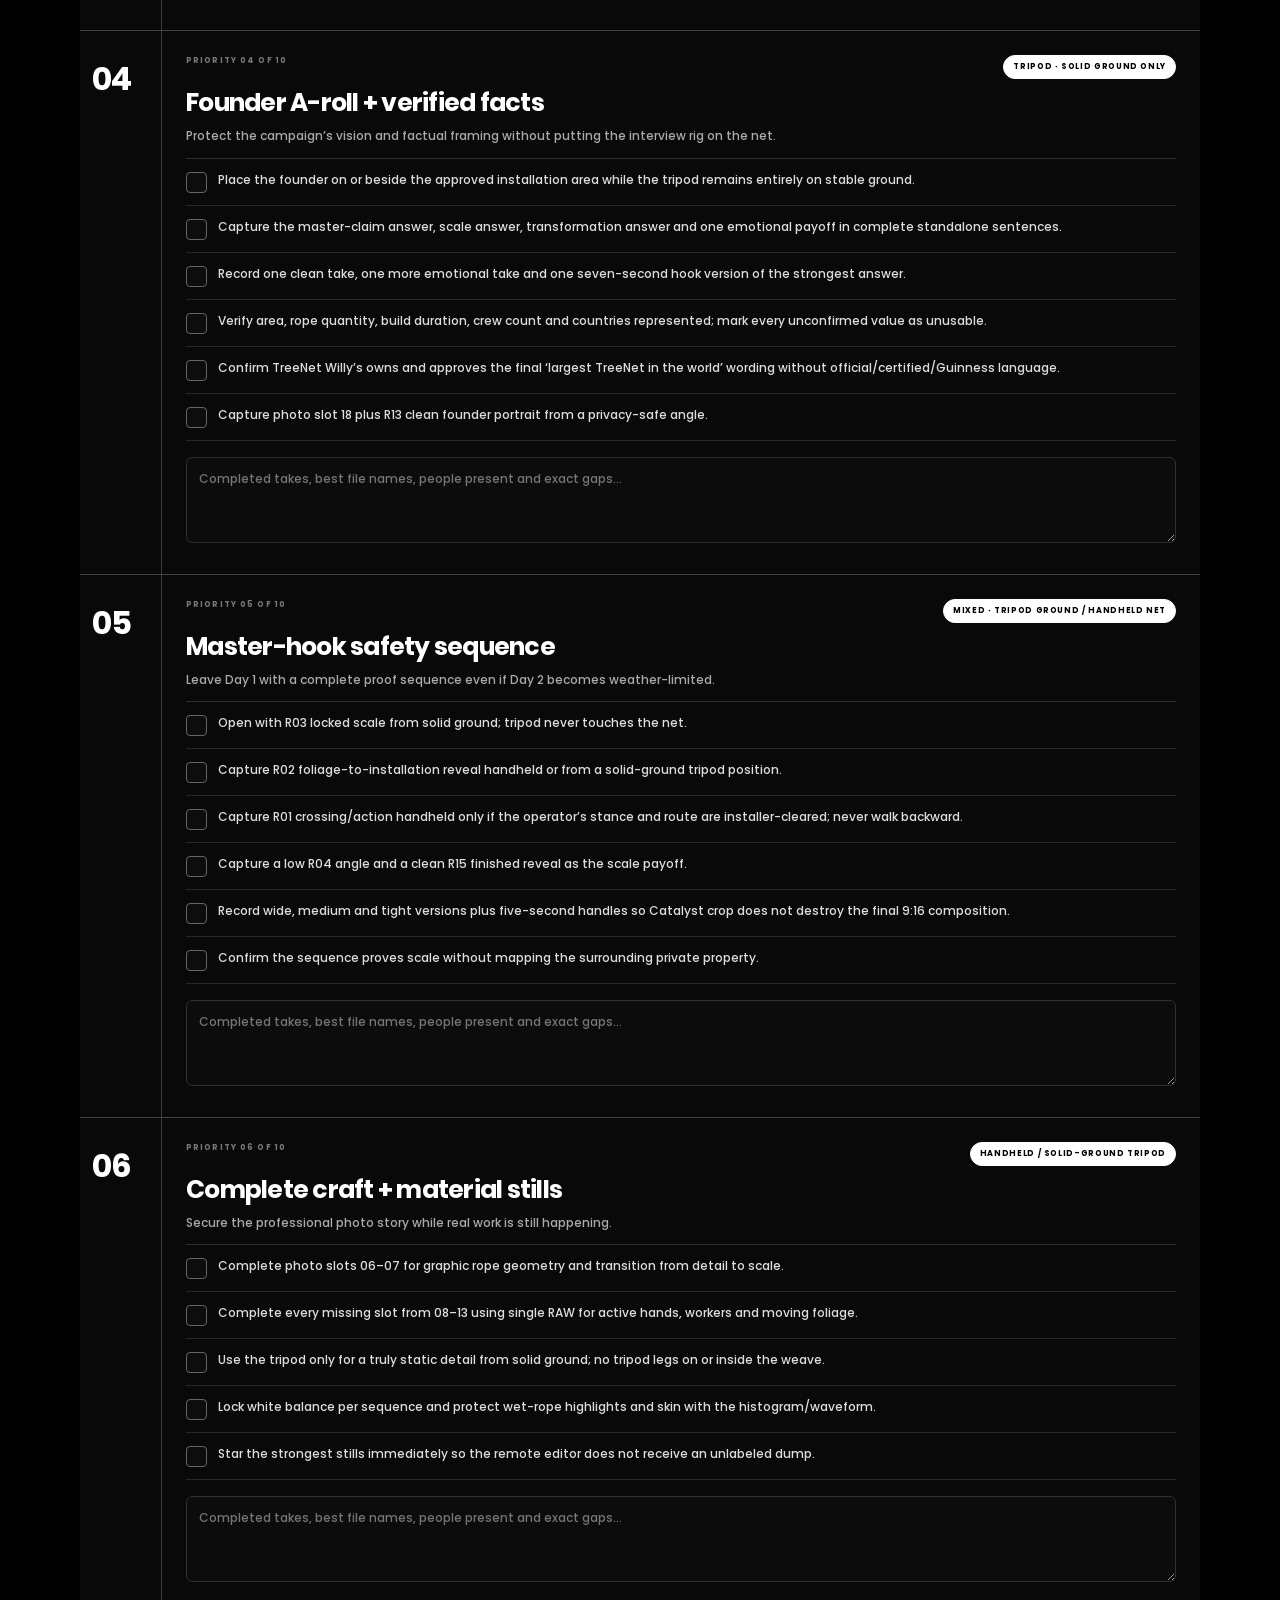
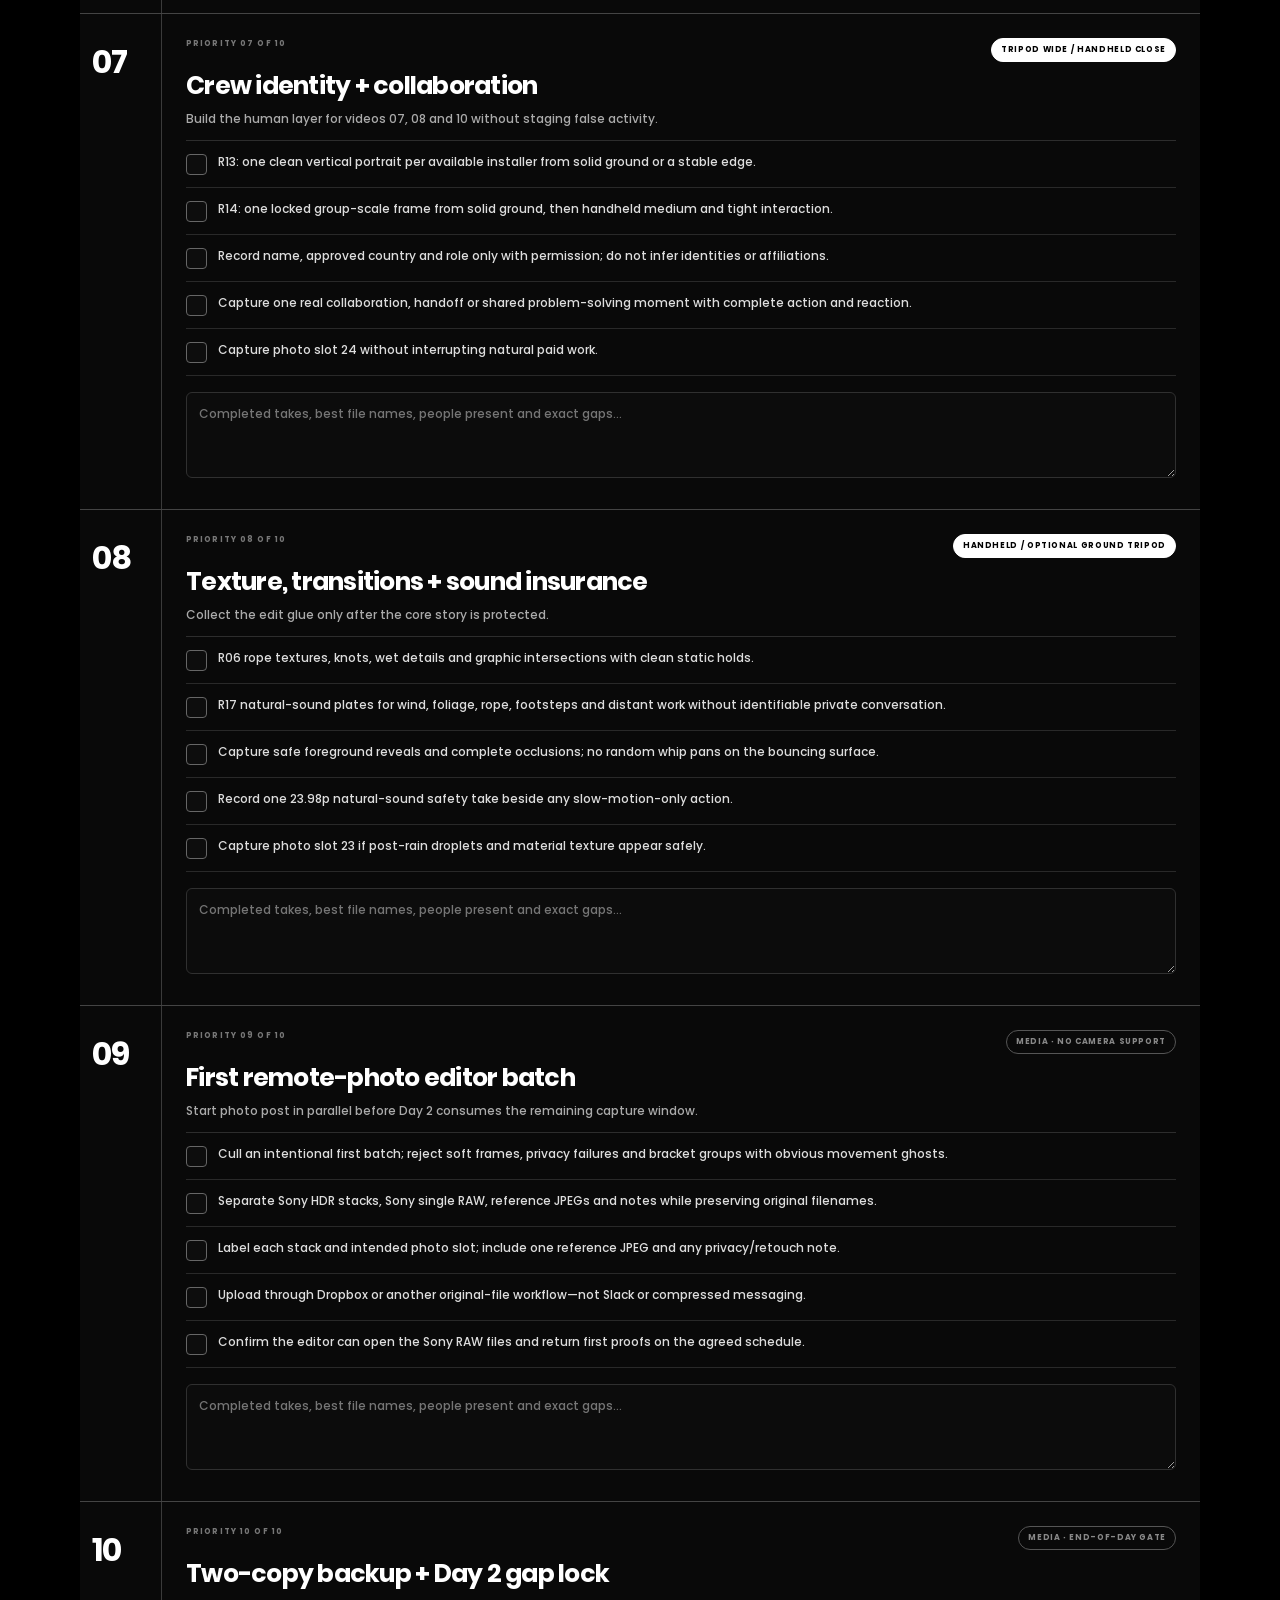
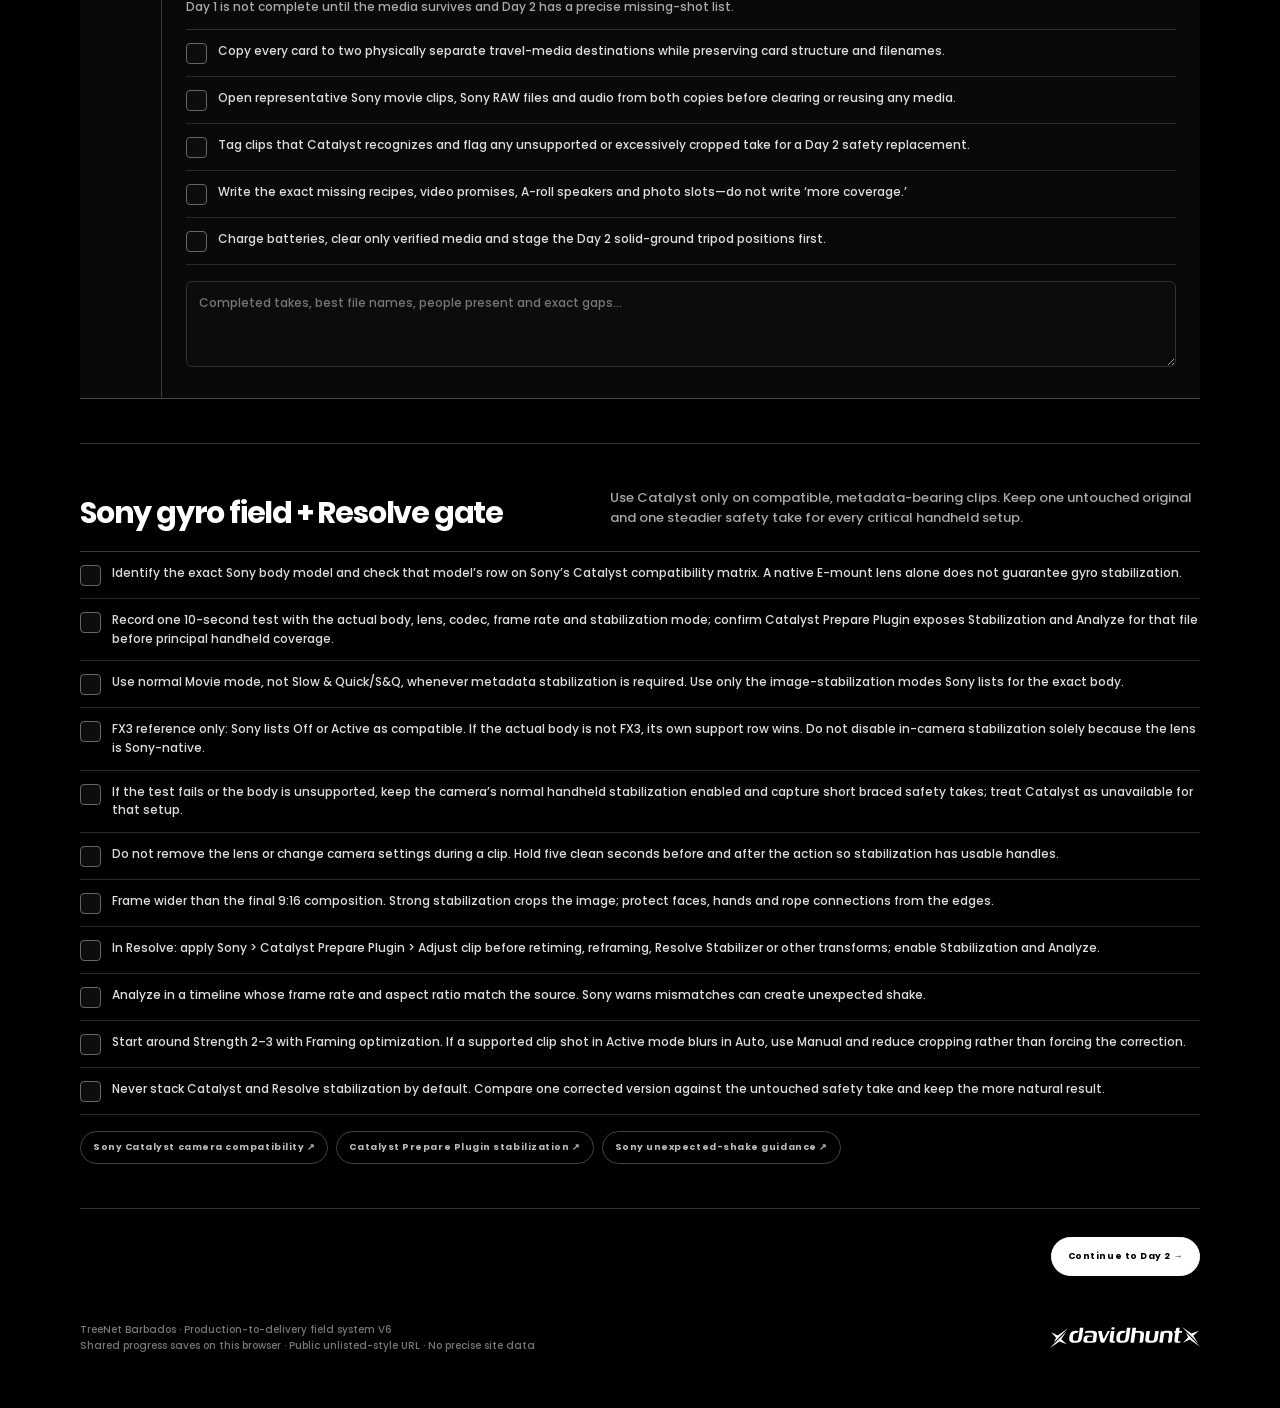
==== commit d08deb36: "Add Reveal Reel execution page" ====
--- a/day1.html
+++ b/day1.html
@@ -1 +1 @@
-<!doctype html><html lang="en"><head><meta charset="utf-8"><meta name="viewport" content="width=device-width,initial-scale=1,viewport-fit=cover"><meta name="robots" content="noindex,nofollow,noarchive"><meta name="theme-color" content="#000000"><title>Day 1 · TreeNet Barbados</title><link rel="icon" href="assets/xdavidhuntx-MainLogo-Whiteout.svg" type="image/svg+xml"><link rel="stylesheet" href="assets/styles.css"></head><body data-page="day1"><a class="skip" href="#main">Skip to content</a><header class="top"><div class="wrap topline"><img class="logo" src="assets/xdavidhuntx-MainLogo-Whiteout.svg" alt="xdavidhuntx"><div class="page-progress" id="stats">0 / 0</div></div><div class="progress"><span id="bar"></span></div><div class="wrap tools"><input class="search" id="search" type="search" placeholder="Search this page…" aria-label="Search this page"><button class="btn" id="reset" type="button">Reset page</button><button class="btn primary" id="nextOpen" type="button">Next open</button></div></header><nav class="nav"><div class="wrap navrow"><a href="index.html" data-page="home">Dashboard</a><a href="day1.html" data-page="day1">Day 1</a><a href="day2.html" data-page="day2">Day 2</a><a href="video.html" data-page="video">10 videos</a><a href="interviews.html" data-page="interviews">A-roll scripts</a><a href="photos.html" data-page="photos">25 photos</a><a href="edit.html" data-page="edit">Edit + deliver</a><a href="safety.html" data-page="safety">Safety</a></div></nav><main id="main" class="wrap"><section class="page-intro"><div><span class="eyebrow">FRI · AUG 28</span><h1>DAY 1 · STORY + CRAFT FOUNDATION</h1><p>Protect the minimum story, stable master frames, interviews, installer craft and the first photo-editor batch. Complete each block before moving to the next unless a one-time person or safe weather window appears.</p></div><span class="count-badge">10 PRIORITIES</span></section><div class="alert tripod-rule"><strong>NON-NEGOTIABLE: NO TRIPOD ON THE NET.</strong><p>Tripod means every leg is on verified solid ground or another independently stable, installer-approved surface. If you are standing on the bouncing net, switch to the light handheld Sony setup and capture short controlled takes.</p></div><div class="day-weather"><span>FIELD LOGIC</span><p>Worker arrivals control the people modules. Best light is an opportunity—not an appointment.</p></div><section class="section searchable"><div class="section-head"><h2>Charge + pack before leaving</h2><p>Check this once at the hotel. The goal is enough redundancy to finish the day without carrying an entire production case.</p></div><div class="alert loadout-rule"><strong>MINIMAL LOADOUT</strong><p>FIELD LOADOUT = TARION PRO + SMALLRIG FREEBLAZER AD-80. FX3 records internally for video and gyro metadata; a7 III handles stills/backup. Carry only the two GM zooms, DJI Mic, one compact backup mic, phone BTS support, media, power and weather protection.</p></div><div class="loadout-grid"><article class="loadout-panel searchable"><span>TONIGHT · BEFORE DAY 1</span><h3>Charge + stage</h3><div class="checks"><label class="check searchable"><input type="checkbox" data-id="loadout-0-charge-0"><span>Charge every Sony NP-FZ100 to 100%. Field target if available: four total—one installed in the FX3, one in the a7 III and two protected spares in the battery pouch. Leave additional charged NP-FZ100 batteries at the hotel for rotation.</span></label><label class="check searchable"><input type="checkbox" data-id="loadout-0-charge-1"><span>Charge the DJI Mic receiver, transmitters and charging case or cables; install the furry outdoor windscreens in the audio pouch now.</span></label><label class="check searchable"><input type="checkbox" data-id="loadout-0-charge-2"><span>Charge the iPhone and one power bank; pack the phone cable plus its spare from the master checklist.</span></label><label class="check searchable"><input type="checkbox" data-id="loadout-0-charge-3"><span>Charge the laptop for hotel-only Catalyst testing, ingest and two-drive backup. Laptop, charger, Logitech MX Master 3, drives and readers remain at the hotel during capture.</span></label><label class="check searchable"><input type="checkbox" data-id="loadout-0-charge-4"><span>Back up existing FX3/a7 III media before formatting. Record-test the exact cards, then stage them in the wallet with clearly separated EMPTY and FULL sides.</span></label><label class="check searchable"><input type="checkbox" data-id="loadout-0-charge-5"><span>Record one 10-second internal FX3 Movie-mode test with the actual GM lens and confirm Catalyst Prepare Plugin shows Stabilization → Analyze before relying on gyro stabilization.</span></label><label class="check searchable"><input type="checkbox" data-id="loadout-0-charge-6"><span>Charge Air 2S batteries and the remote tonight only if a Day 1 flight is already authorized and attached to a named shot; otherwise reserve the drone module for Day 2.</span></label><label class="check searchable"><input type="checkbox" data-id="loadout-0-charge-7"><span>Do not build or charge the CineBack Lite/SmallRig V-mount/Atomos Ninja V field rig for Day 1. The light internal-recording FX3 build is the intended on-net system.</span></label></div></article><article class="loadout-panel searchable"><span>TONIGHT · BEFORE DAY 1</span><h3>Bring</h3><div class="checks"><label class="check searchable"><input type="checkbox" data-id="loadout-0-bring-0"><span>Tarion Pro as the field bag. Transfer the daily kit into it; do not carry the Nanuk hard case or Pelican long case around the site.</span></label><label class="check searchable"><input type="checkbox" data-id="loadout-0-bring-1"><span>Sony FX3 body set for internal recording, with only its minimal cage or strap, body cap, hot-shoe/port covers and the camera quick-release plate.</span></label><label class="check searchable"><input type="checkbox" data-id="loadout-0-bring-2"><span>Sony a7 III body as the dedicated stills/backup body, stripped of its cage unless that cage is required for the tripod plate.</span></label><label class="check searchable"><input type="checkbox" data-id="loadout-0-bring-3"><span>Sony 16–35mm G Master f/2.8 with hood and caps—for master scale, under-net geometry and wide BTS/final comparisons.</span></label><label class="check searchable"><input type="checkbox" data-id="loadout-0-bring-4"><span>Sony 24–70mm G Master f/2.8 with hood and caps—for A-roll, installers, reactions, portraits, hands and rope details.</span></label><label class="check searchable"><input type="checkbox" data-id="loadout-0-bring-5"><span>Four NP-FZ100 batteries if available: one in each camera plus two protected spares. Keep them dry and out of direct sun.</span></label><label class="check searchable"><input type="checkbox" data-id="loadout-0-bring-6"><span>FX3 SD/CFexpress Type A cards, a7 III SD cards and the labeled SD-card wallet; no loose cards in pockets.</span></label><label class="check searchable"><input type="checkbox" data-id="loadout-0-bring-7"><span>Only the Variable ND/fixed ND needed by the two GM lenses, the required step-up ring and the filter case. Remove ND for static HDR/bracket stills.</span></label><label class="check searchable"><input type="checkbox" data-id="loadout-0-bring-8"><span>SmallRig FreeBlazer AD-80 legs, fluid head, pan handle, matching quick-release plate and one spare plate screw—for solid-ground shots only.</span></label><label class="check searchable"><input type="checkbox" data-id="loadout-0-bring-9"><span>DJI Mic receiver, transmitters, charging case/cables, 3.5mm TRS camera cable, clips/magnets and furry windscreens.</span></label><label class="check searchable"><input type="checkbox" data-id="loadout-0-bring-10"><span>From Mic 1 / Mic 2 / Mic 3 in the master checklist, choose one tested compact backup microphone with its exact cable, shock mount if needed and outdoor wind protection. Leave the other two.</span></label><label class="check searchable"><input type="checkbox" data-id="loadout-0-bring-11"><span>Wired 3.5mm monitoring headphones. Leave AirPods at the hotel; they are not the field audio-monitoring path.</span></label><label class="check searchable"><input type="checkbox" data-id="loadout-0-bring-12"><span>Phone tripod and phone clamp for your BTS-of-the-shot-versus-final coverage; keep every tripod leg on solid ground, never on the TreeNet.</span></label><label class="check searchable"><input type="checkbox" data-id="loadout-0-bring-13"><span>Camera multitool/folding Allen key, the mission-critical tiny screws, one black gaffer-tape roll, a few bongo ties and one permanent marker—not the full hardware toolbox.</span></label><label class="check searchable"><input type="checkbox" data-id="loadout-0-bring-14"><span>Rain covers for FX3 and a7 III, one heavy-duty zip/dry bag, silica gel, rocket blower, microfiber cloths and a few non-aerosol lens wipes.</span></label><label class="check searchable"><input type="checkbox" data-id="loadout-0-bring-15"><span>Grey card/ColorChecker or white-balance card if owned; it is small and protects color consistency for the outsourced 25-photo edit.</span></label><label class="check searchable"><input type="checkbox" data-id="loadout-0-bring-16"><span>iPhone, charged power bank, phone cable and spare, room key, ID and the offline field guide.</span></label><label class="check searchable"><input type="checkbox" data-id="loadout-0-bring-17"><span>Water/electrolytes, compact snack, sun hat, sunscreen, insect repellent, lightweight rain shell, small first-aid kit and closed-toe work boots with grip.</span></label></div></article><article class="loadout-panel searchable"><span>TONIGHT · BEFORE DAY 1</span><h3>Conditional add-ons</h3><div class="checks"><label class="check searchable"><input type="checkbox" data-id="loadout-0-conditional-0"><span>FX3 XLR/top handle only if the one chosen backup microphone requires XLR. If DJI Mic is the complete audio path, leave the XLR handle.</span></label><label class="check searchable"><input type="checkbox" data-id="loadout-0-conditional-1"><span>Day 1 Air 2S module only with written authorization, safe wind/privacy boundaries and a named shot: aircraft, gimbal protector, remote, sticks, correct phone cable plus spare, up to two healthy batteries, microSD, ND set, one matched spare-prop set, screwdriver and offline approval documents.</span></label><label class="check searchable"><input type="checkbox" data-id="loadout-0-conditional-2"><span>Air 2S landing pad only if the approved launch point is dusty, sandy, grassy or uneven; otherwise leave it.</span></label><label class="check searchable"><input type="checkbox" data-id="loadout-0-conditional-3"><span>Hard hat, high-visibility vest, safety glasses, work gloves and ear protection only when the installer/site rules require them. Wear the closed-toe boots regardless.</span></label><label class="check searchable"><input type="checkbox" data-id="loadout-0-conditional-4"><span>Small collapsible reflector only if a founder/installer portrait is confirmed and another person can hold it safely; no stand or sandbag package.</span></label></div></article><article class="loadout-panel searchable"><span>TONIGHT · BEFORE DAY 1</span><h3>Leave at hotel</h3><div class="checks"><label class="check searchable"><input type="checkbox" data-id="loadout-0-leave-0"><span>CineBack Lite, CineBack baseplate, 15mm rods/clamps, V-mount plate, SmallRig V-mount battery, D-Tap power chain and dummy-battery coupler. They add weight and work against the light on-net gyro workflow.</span></label><label class="check searchable"><input type="checkbox" data-id="loadout-0-leave-1"><span>Atomos Ninja V, sun hood, SSD caddies, Ninja recording SSDs, monitor arm, HDMI cables and Atomos NP-F batteries. Record the gyro-dependent FX3 footage internally.</span></label><label class="check searchable"><input type="checkbox" data-id="loadout-0-leave-2"><span>a7 III cage, nonessential FX3 rigging, top/side handles and monitor hardware not required by the chosen field configuration.</span></label><label class="check searchable"><input type="checkbox" data-id="loadout-0-leave-3"><span>Second tripod, second tripod head/plate, monopod-equivalent support and every full-size support other than the FreeBlazer AD-80 and phone tripod.</span></label><label class="check searchable"><input type="checkbox" data-id="loadout-0-leave-4"><span>The other two items from Mic 1 / Mic 2 / Mic 3, duplicate audio cables and the full boom-style audio package. DJI Mic plus one compact tested backup is enough.</span></label><label class="check searchable"><input type="checkbox" data-id="loadout-0-leave-5"><span>Lighting package: LED, light battery, charger, softbox/diffusion, stands, sandbags, flash and trigger. Use available light and subject positioning.</span></label><label class="check searchable"><input type="checkbox" data-id="loadout-0-leave-6"><span>Full hardware/tool loadout: socket set, wrench, pliers, screwdrivers, long rods, cheese plates, magic arms, super clamps, spring clamps, paracord and installation tools.</span></label><label class="check searchable"><input type="checkbox" data-id="loadout-0-leave-7"><span>Laptop, laptop charger, both backup drives, SD/microSD/Ninja readers, USB-C hub, Logitech MX Master 3 and AirPods. Perform ingest and backup at the hotel.</span></label><label class="check searchable"><input type="checkbox" data-id="loadout-0-leave-8"><span>All chargers, charging hub, power strip, extension cord and full cable case; the field bag carries only the short phone cable/spare and the exact audio cables in use.</span></label><label class="check searchable"><input type="checkbox" data-id="loadout-0-leave-9"><span>DJI Air 2S kit by default on Day 1 unless the conditional flight gate is already satisfied.</span></label><label class="check searchable"><input type="checkbox" data-id="loadout-0-leave-10"><span>Nanuk hard case and Pelican long case. They protect travel gear but are not the walking field loadout.</span></label><label class="check searchable"><input type="checkbox" data-id="loadout-0-leave-11"><span>Gimbal—none is part of this capture plan. Use the light FX3 build, controlled movement and a steadier safety take.</span></label></div></article></div></section><section class="section searchable"><div class="section-head"><h2>Priority checklist</h2><p>Start at 01. Scroll downward only as higher-priority blocks are protected. A one-time person or safe weather window may temporarily interrupt the order—return to the first incomplete block afterward.</p></div><div class="priority-list"><article class="priority-step searchable" data-priority="01"><div class="priority-number">01</div><div class="priority-content"><div class="priority-top"><span>PRIORITY 01 OF 10</span><b class="support-badge handheld">NO TRIPOD ON NET</b></div><h3>Site go/no-go + Catalyst proof</h3><p class="priority-objective">Do not start principal coverage until the surface, privacy frame and gyro workflow are understood.</p><div class="checks priority-checks"><label class="check searchable"><input type="checkbox" data-id="day-0-step-0-item-0"><span>Inspect rain, wet rope, traction, wind, thunder, footing and installer-approved access; stop for unsafe conditions.</span></label><label class="check searchable"><input type="checkbox" data-id="day-0-step-0-item-1"><span>Walk every intended solid-ground tripod position and verify that no leg will touch the net, rope edge or active work path.</span></label><label class="check searchable"><input type="checkbox" data-id="day-0-step-0-item-2"><span>Identify the exact Sony body; check its Sony Catalyst support row and use normal Movie mode—not S&amp;Q. Do not disable stabilization solely because the lens is Sony-native.</span></label><label class="check searchable"><input type="checkbox" data-id="day-0-step-0-item-3"><span>Record one 10-second handheld test from the bouncing surface using the exact body, lens, codec, frame rate and stabilization mode, with five clean seconds before and after a simple movement.</span></label><label class="check searchable"><input type="checkbox" data-id="day-0-step-0-item-4"><span>Confirm Catalyst Prepare Plugin recognizes Stabilization and Analyze for the test before relying on gyro recovery; otherwise shoot braced safety takes with less movement.</span></label><label class="check searchable"><input type="checkbox" data-id="day-0-step-0-item-5"><span>Confirm every frame excludes estate identifiers, access roads, vehicles, license plates, recognizable buildings and distant location clues.</span></label></div><textarea class="notes" data-note="day-0-step-0" placeholder="Completed takes, best file names, people present and exact gaps…"></textarea></div></article><article class="priority-step searchable" data-priority="02"><div class="priority-number">02</div><div class="priority-content"><div class="priority-top"><span>PRIORITY 02 OF 10</span><b class="support-badge tripod">TRIPOD · SOLID GROUND ONLY</b></div><h3>Lock the stable master proof</h3><p class="priority-objective">Create the clean visual backbone before stepping onto the moving installation.</p><div class="checks priority-checks"><label class="check searchable"><input type="checkbox" data-id="day-0-step-1-item-0"><span>R03: locked human-scale wide with five-second clean handles before and after the crossing.</span></label><label class="check searchable"><input type="checkbox" data-id="day-0-step-1-item-1"><span>R04: low under-net hero only from installer-cleared solid ground and never beneath an occupied/loaded area without approval.</span></label><label class="check searchable"><input type="checkbox" data-id="day-0-step-1-item-2"><span>R15: finished beauty/category reveal with no people first, then one controlled person-for-scale version.</span></label><label class="check searchable"><input type="checkbox" data-id="day-0-step-1-item-3"><span>R18: clean campaign-closing hero with privacy-safe frame edges and a clean natural-sound option.</span></label><label class="check searchable"><input type="checkbox" data-id="day-0-step-1-item-4"><span>Photo slots 01–05: static Sony tripod frames; bracket only truly static scenes and capture one single RAW safety exposure after each stack.</span></label></div><textarea class="notes" data-note="day-0-step-1" placeholder="Completed takes, best file names, people present and exact gaps…"></textarea></div></article><article class="priority-step searchable" data-priority="03"><div class="priority-number">03</div><div class="priority-content"><div class="priority-top"><span>PRIORITY 03 OF 10</span><b class="support-badge handheld">HANDHELD ON NET · NO TRIPOD</b></div><h3>Protect installer craft + expertise</h3><p class="priority-objective">One complete real weaving action and one concise explanation can feed videos 04, 05, 06 and 08.</p><div class="checks priority-checks"><label class="check searchable"><input type="checkbox" data-id="day-0-step-2-item-0"><span>R11: one complete weaving motion in wide, medium and tight without interrupting the worker’s paid process.</span></label><label class="check searchable"><input type="checkbox" data-id="day-0-step-2-item-1"><span>R16: capture a real problem-solving or adjustment moment from setup through result.</span></label><label class="check searchable"><input type="checkbox" data-id="day-0-step-2-item-2"><span>R06: rope, knot, connection and tool details with enough context to show where each detail lives.</span></label><label class="check searchable"><input type="checkbox" data-id="day-0-step-2-item-3"><span>R12: move the installer to solid ground for a locked explanation when possible; ask for one complete 8–15 second answer.</span></label><label class="check searchable"><input type="checkbox" data-id="day-0-step-2-item-4"><span>R17: record clean rope, tool, footsteps and work ambience at 48 kHz/24-bit plus room tone.</span></label><label class="check searchable"><input type="checkbox" data-id="day-0-step-2-item-5"><span>Photo slots 08–13: single RAW for hands, people and active weaving; no HDR brackets on moving subjects.</span></label></div><textarea class="notes" data-note="day-0-step-2" placeholder="Completed takes, best file names, people present and exact gaps…"></textarea></div></article><article class="priority-step searchable" data-priority="04"><div class="priority-number">04</div><div class="priority-content"><div class="priority-top"><span>PRIORITY 04 OF 10</span><b class="support-badge tripod">TRIPOD · SOLID GROUND ONLY</b></div><h3>Founder A-roll + verified facts</h3><p class="priority-objective">Protect the campaign’s vision and factual framing without putting the interview rig on the net.</p><div class="checks priority-checks"><label class="check searchable"><input type="checkbox" data-id="day-0-step-3-item-0"><span>Place the founder on or beside the approved installation area while the tripod remains entirely on stable ground.</span></label><label class="check searchable"><input type="checkbox" data-id="day-0-step-3-item-1"><span>Capture the master-claim answer, scale answer, transformation answer and one emotional payoff in complete standalone sentences.</span></label><label class="check searchable"><input type="checkbox" data-id="day-0-step-3-item-2"><span>Record one clean take, one more emotional take and one seven-second hook version of the strongest answer.</span></label><label class="check searchable"><input type="checkbox" data-id="day-0-step-3-item-3"><span>Verify area, rope quantity, build duration, crew count and countries represented; mark every unconfirmed value as unusable.</span></label><label class="check searchable"><input type="checkbox" data-id="day-0-step-3-item-4"><span>Confirm TreeNet Willy’s owns and approves the final ‘largest TreeNet in the world’ wording without official/certified/Guinness language.</span></label><label class="check searchable"><input type="checkbox" data-id="day-0-step-3-item-5"><span>Capture photo slot 18 plus R13 clean founder portrait from a privacy-safe angle.</span></label></div><textarea class="notes" data-note="day-0-step-3" placeholder="Completed takes, best file names, people present and exact gaps…"></textarea></div></article><article class="priority-step searchable" data-priority="05"><div class="priority-number">05</div><div class="priority-content"><div class="priority-top"><span>PRIORITY 05 OF 10</span><b class="support-badge tripod">MIXED · TRIPOD GROUND / HANDHELD NET</b></div><h3>Master-hook safety sequence</h3><p class="priority-objective">Leave Day 1 with a complete proof sequence even if Day 2 becomes weather-limited.</p><div class="checks priority-checks"><label class="check searchable"><input type="checkbox" data-id="day-0-step-4-item-0"><span>Open with R03 locked scale from solid ground; tripod never touches the net.</span></label><label class="check searchable"><input type="checkbox" data-id="day-0-step-4-item-1"><span>Capture R02 foliage-to-installation reveal handheld or from a solid-ground tripod position.</span></label><label class="check searchable"><input type="checkbox" data-id="day-0-step-4-item-2"><span>Capture R01 crossing/action handheld only if the operator’s stance and route are installer-cleared; never walk backward.</span></label><label class="check searchable"><input type="checkbox" data-id="day-0-step-4-item-3"><span>Capture a low R04 angle and a clean R15 finished reveal as the scale payoff.</span></label><label class="check searchable"><input type="checkbox" data-id="day-0-step-4-item-4"><span>Record wide, medium and tight versions plus five-second handles so Catalyst crop does not destroy the final 9:16 composition.</span></label><label class="check searchable"><input type="checkbox" data-id="day-0-step-4-item-5"><span>Confirm the sequence proves scale without mapping the surrounding private property.</span></label></div><textarea class="notes" data-note="day-0-step-4" placeholder="Completed takes, best file names, people present and exact gaps…"></textarea></div></article><article class="priority-step searchable" data-priority="06"><div class="priority-number">06</div><div class="priority-content"><div class="priority-top"><span>PRIORITY 06 OF 10</span><b class="support-badge tripod">HANDHELD / SOLID-GROUND TRIPOD</b></div><h3>Complete craft + material stills</h3><p class="priority-objective">Secure the professional photo story while real work is still happening.</p><div class="checks priority-checks"><label class="check searchable"><input type="checkbox" data-id="day-0-step-5-item-0"><span>Complete photo slots 06–07 for graphic rope geometry and transition from detail to scale.</span></label><label class="check searchable"><input type="checkbox" data-id="day-0-step-5-item-1"><span>Complete every missing slot from 08–13 using single RAW for active hands, workers and moving foliage.</span></label><label class="check searchable"><input type="checkbox" data-id="day-0-step-5-item-2"><span>Use the tripod only for a truly static detail from solid ground; no tripod legs on or inside the weave.</span></label><label class="check searchable"><input type="checkbox" data-id="day-0-step-5-item-3"><span>Lock white balance per sequence and protect wet-rope highlights and skin with the histogram/waveform.</span></label><label class="check searchable"><input type="checkbox" data-id="day-0-step-5-item-4"><span>Star the strongest stills immediately so the remote editor does not receive an unlabeled dump.</span></label></div><textarea class="notes" data-note="day-0-step-5" placeholder="Completed takes, best file names, people present and exact gaps…"></textarea></div></article><article class="priority-step searchable" data-priority="07"><div class="priority-number">07</div><div class="priority-content"><div class="priority-top"><span>PRIORITY 07 OF 10</span><b class="support-badge tripod">TRIPOD WIDE / HANDHELD CLOSE</b></div><h3>Crew identity + collaboration</h3><p class="priority-objective">Build the human layer for videos 07, 08 and 10 without staging false activity.</p><div class="checks priority-checks"><label class="check searchable"><input type="checkbox" data-id="day-0-step-6-item-0"><span>R13: one clean vertical portrait per available installer from solid ground or a stable edge.</span></label><label class="check searchable"><input type="checkbox" data-id="day-0-step-6-item-1"><span>R14: one locked group-scale frame from solid ground, then handheld medium and tight interaction.</span></label><label class="check searchable"><input type="checkbox" data-id="day-0-step-6-item-2"><span>Record name, approved country and role only with permission; do not infer identities or affiliations.</span></label><label class="check searchable"><input type="checkbox" data-id="day-0-step-6-item-3"><span>Capture one real collaboration, handoff or shared problem-solving moment with complete action and reaction.</span></label><label class="check searchable"><input type="checkbox" data-id="day-0-step-6-item-4"><span>Capture photo slot 24 without interrupting natural paid work.</span></label></div><textarea class="notes" data-note="day-0-step-6" placeholder="Completed takes, best file names, people present and exact gaps…"></textarea></div></article><article class="priority-step searchable" data-priority="08"><div class="priority-number">08</div><div class="priority-content"><div class="priority-top"><span>PRIORITY 08 OF 10</span><b class="support-badge tripod">HANDHELD / OPTIONAL GROUND TRIPOD</b></div><h3>Texture, transitions + sound insurance</h3><p class="priority-objective">Collect the edit glue only after the core story is protected.</p><div class="checks priority-checks"><label class="check searchable"><input type="checkbox" data-id="day-0-step-7-item-0"><span>R06 rope textures, knots, wet details and graphic intersections with clean static holds.</span></label><label class="check searchable"><input type="checkbox" data-id="day-0-step-7-item-1"><span>R17 natural-sound plates for wind, foliage, rope, footsteps and distant work without identifiable private conversation.</span></label><label class="check searchable"><input type="checkbox" data-id="day-0-step-7-item-2"><span>Capture safe foreground reveals and complete occlusions; no random whip pans on the bouncing surface.</span></label><label class="check searchable"><input type="checkbox" data-id="day-0-step-7-item-3"><span>Record one 23.98p natural-sound safety take beside any slow-motion-only action.</span></label><label class="check searchable"><input type="checkbox" data-id="day-0-step-7-item-4"><span>Capture photo slot 23 if post-rain droplets and material texture appear safely.</span></label></div><textarea class="notes" data-note="day-0-step-7" placeholder="Completed takes, best file names, people present and exact gaps…"></textarea></div></article><article class="priority-step searchable" data-priority="09"><div class="priority-number">09</div><div class="priority-content"><div class="priority-top"><span>PRIORITY 09 OF 10</span><b class="support-badge media">MEDIA · NO CAMERA SUPPORT</b></div><h3>First remote-photo editor batch</h3><p class="priority-objective">Start photo post in parallel before Day 2 consumes the remaining capture window.</p><div class="checks priority-checks"><label class="check searchable"><input type="checkbox" data-id="day-0-step-8-item-0"><span>Cull an intentional first batch; reject soft frames, privacy failures and bracket groups with obvious movement ghosts.</span></label><label class="check searchable"><input type="checkbox" data-id="day-0-step-8-item-1"><span>Separate Sony HDR stacks, Sony single RAW, reference JPEGs and notes while preserving original filenames.</span></label><label class="check searchable"><input type="checkbox" data-id="day-0-step-8-item-2"><span>Label each stack and intended photo slot; include one reference JPEG and any privacy/retouch note.</span></label><label class="check searchable"><input type="checkbox" data-id="day-0-step-8-item-3"><span>Upload through Dropbox or another original-file workflow—not Slack or compressed messaging.</span></label><label class="check searchable"><input type="checkbox" data-id="day-0-step-8-item-4"><span>Confirm the editor can open the Sony RAW files and return first proofs on the agreed schedule.</span></label></div><textarea class="notes" data-note="day-0-step-8" placeholder="Completed takes, best file names, people present and exact gaps…"></textarea></div></article><article class="priority-step searchable" data-priority="10"><div class="priority-number">10</div><div class="priority-content"><div class="priority-top"><span>PRIORITY 10 OF 10</span><b class="support-badge media">MEDIA · END-OF-DAY GATE</b></div><h3>Two-copy backup + Day 2 gap lock</h3><p class="priority-objective">Day 1 is not complete until the media survives and Day 2 has a precise missing-shot list.</p><div class="checks priority-checks"><label class="check searchable"><input type="checkbox" data-id="day-0-step-9-item-0"><span>Copy every card to two physically separate travel-media destinations while preserving card structure and filenames.</span></label><label class="check searchable"><input type="checkbox" data-id="day-0-step-9-item-1"><span>Open representative Sony movie clips, Sony RAW files and audio from both copies before clearing or reusing any media.</span></label><label class="check searchable"><input type="checkbox" data-id="day-0-step-9-item-2"><span>Tag clips that Catalyst recognizes and flag any unsupported or excessively cropped take for a Day 2 safety replacement.</span></label><label class="check searchable"><input type="checkbox" data-id="day-0-step-9-item-3"><span>Write the exact missing recipes, video promises, A-roll speakers and photo slots—do not write ‘more coverage.’</span></label><label class="check searchable"><input type="checkbox" data-id="day-0-step-9-item-4"><span>Charge batteries, clear only verified media and stage the Day 2 solid-ground tripod positions first.</span></label></div><textarea class="notes" data-note="day-0-step-9" placeholder="Completed takes, best file names, people present and exact gaps…"></textarea></div></article></div></section><section class="section searchable"><div class="section-head"><h2>Sony gyro field + Resolve gate</h2><p>Use Catalyst only on compatible, metadata-bearing clips. Keep one untouched original and one steadier safety take for every critical handheld setup.</p></div><div class="checks catalyst-checks"><label class="check searchable"><input type="checkbox" data-id="catalyst-0-0"><span>Identify the exact Sony body model and check that model’s row on Sony’s Catalyst compatibility matrix. A native E-mount lens alone does not guarantee gyro stabilization.</span></label><label class="check searchable"><input type="checkbox" data-id="catalyst-0-1"><span>Record one 10-second test with the actual body, lens, codec, frame rate and stabilization mode; confirm Catalyst Prepare Plugin exposes Stabilization and Analyze for that file before principal handheld coverage.</span></label><label class="check searchable"><input type="checkbox" data-id="catalyst-0-2"><span>Use normal Movie mode, not Slow &amp; Quick/S&amp;Q, whenever metadata stabilization is required. Use only the image-stabilization modes Sony lists for the exact body.</span></label><label class="check searchable"><input type="checkbox" data-id="catalyst-0-3"><span>FX3 reference only: Sony lists Off or Active as compatible. If the actual body is not FX3, its own support row wins. Do not disable in-camera stabilization solely because the lens is Sony-native.</span></label><label class="check searchable"><input type="checkbox" data-id="catalyst-0-4"><span>If the test fails or the body is unsupported, keep the camera’s normal handheld stabilization enabled and capture short braced safety takes; treat Catalyst as unavailable for that setup.</span></label><label class="check searchable"><input type="checkbox" data-id="catalyst-0-5"><span>Do not remove the lens or change camera settings during a clip. Hold five clean seconds before and after the action so stabilization has usable handles.</span></label><label class="check searchable"><input type="checkbox" data-id="catalyst-0-6"><span>Frame wider than the final 9:16 composition. Strong stabilization crops the image; protect faces, hands and rope connections from the edges.</span></label><label class="check searchable"><input type="checkbox" data-id="catalyst-0-7"><span>In Resolve: apply Sony &gt; Catalyst Prepare Plugin &gt; Adjust clip before retiming, reframing, Resolve Stabilizer or other transforms; enable Stabilization and Analyze.</span></label><label class="check searchable"><input type="checkbox" data-id="catalyst-0-8"><span>Analyze in a timeline whose frame rate and aspect ratio match the source. Sony warns mismatches can create unexpected shake.</span></label><label class="check searchable"><input type="checkbox" data-id="catalyst-0-9"><span>Start around Strength 2–3 with Framing optimization. If a supported clip shot in Active mode blurs in Auto, use Manual and reduce cropping rather than forcing the correction.</span></label><label class="check searchable"><input type="checkbox" data-id="catalyst-0-10"><span>Never stack Catalyst and Resolve stabilization by default. Compare one corrected version against the untouched safety take and keep the more natural result.</span></label></div><div class="source-links"><a href="https://support.d-imaging.sony.co.jp/www/cscs/function/catalyst.php?fnc=1012&amp;area=jp&amp;lang=en" target="_blank" rel="noopener">Sony Catalyst camera compatibility ↗</a><a href="https://helpguide.sony.net/di-app/cdv/v1/en/Content/Stabilizing_clips.htm" target="_blank" rel="noopener">Catalyst Prepare Plugin stabilization ↗</a><a href="https://www.sony.com/electronics/support/articles/CCCT99032" target="_blank" rel="noopener">Sony unexpected-shake guidance ↗</a></div></section><div class="day-navigation"><a class="day-jump" href="day2.html">Continue to Day 2 →</a></div></main><div class="wrap empty" id="empty">No matching field-guide items.</div><footer class="wrap footer"><div>TreeNet Barbados · Production-to-delivery field system V6<br>Shared progress saves on this browser · Public unlisted-style URL · No precise site data</div><img src="assets/xdavidhuntx-MainLogo-Whiteout.svg" alt="xdavidhuntx"></footer><script src="assets/app.js"></script></body></html>+<!doctype html><html lang="en"><head><meta charset="utf-8"><meta name="viewport" content="width=device-width,initial-scale=1,viewport-fit=cover"><meta name="robots" content="noindex,nofollow,noarchive"><meta name="theme-color" content="#000000"><title>Day 1 · TreeNet Barbados</title><link rel="icon" href="assets/xdavidhuntx-MainLogo-Whiteout.svg" type="image/svg+xml"><link rel="stylesheet" href="assets/styles.css"></head><body data-page="day1"><a class="skip" href="#main">Skip to content</a><header class="top"><div class="wrap topline"><img class="logo" src="assets/xdavidhuntx-MainLogo-Whiteout.svg" alt="xdavidhuntx"><div class="page-progress" id="stats">0 / 0</div></div><div class="progress"><span id="bar"></span></div><div class="wrap tools"><input class="search" id="search" type="search" placeholder="Search this page…" aria-label="Search this page"><button class="btn" id="reset" type="button">Reset page</button><button class="btn primary" id="nextOpen" type="button">Next open</button></div></header><nav class="nav"><div class="wrap navrow"><a href="index.html" data-page="home">Dashboard</a><a href="day1.html" data-page="day1">Day 1</a><a href="day2.html" data-page="day2">Day 2</a><a href="video.html" data-page="video">10 videos</a><a href="reveal.html" data-page="reveal">Reveal reel</a><a href="interviews.html" data-page="interviews">A-roll scripts</a><a href="photos.html" data-page="photos">25 photos</a><a href="edit.html" data-page="edit">Edit + deliver</a><a href="safety.html" data-page="safety">Safety</a></div></nav><main id="main" class="wrap"><section class="page-intro"><div><span class="eyebrow">FRI · AUG 28</span><h1>DAY 1 · STORY + CRAFT FOUNDATION</h1><p>Protect the minimum story, stable master frames, interviews, installer craft and the first photo-editor batch. Complete each block before moving to the next unless a one-time person or safe weather window appears.</p></div><span class="count-badge">10 PRIORITIES</span></section><div class="alert tripod-rule"><strong>NON-NEGOTIABLE: NO TRIPOD ON THE NET.</strong><p>Tripod means every leg is on verified solid ground or another independently stable, installer-approved surface. If you are standing on the bouncing net, switch to the light handheld Sony setup and capture short controlled takes.</p></div><div class="day-weather"><span>FIELD LOGIC</span><p>Worker arrivals control the people modules. Best light is an opportunity—not an appointment.</p></div><section class="section searchable"><div class="section-head"><h2>Charge + pack before leaving</h2><p>Check this once at the hotel. The goal is enough redundancy to finish the day without carrying an entire production case.</p></div><div class="alert loadout-rule"><strong>MINIMAL LOADOUT</strong><p>FIELD LOADOUT = TARION PRO + SMALLRIG FREEBLAZER AD-80. FX3 records internally for video and gyro metadata; a7 III handles stills/backup. Carry only the two GM zooms, DJI Mic, one compact backup mic, phone BTS support, media, power and weather protection.</p></div><div class="loadout-grid"><article class="loadout-panel searchable"><span>TONIGHT · BEFORE DAY 1</span><h3>Charge + stage</h3><div class="checks"><label class="check searchable"><input type="checkbox" data-id="loadout-0-charge-0"><span>Charge every Sony NP-FZ100 to 100%. Field target if available: four total—one installed in the FX3, one in the a7 III and two protected spares in the battery pouch. Leave additional charged NP-FZ100 batteries at the hotel for rotation.</span></label><label class="check searchable"><input type="checkbox" data-id="loadout-0-charge-1"><span>Charge the DJI Mic receiver, transmitters and charging case or cables; install the furry outdoor windscreens in the audio pouch now.</span></label><label class="check searchable"><input type="checkbox" data-id="loadout-0-charge-2"><span>Charge the iPhone and one power bank; pack the phone cable plus its spare from the master checklist.</span></label><label class="check searchable"><input type="checkbox" data-id="loadout-0-charge-3"><span>Charge the laptop for hotel-only Catalyst testing, ingest and two-drive backup. Laptop, charger, Logitech MX Master 3, drives and readers remain at the hotel during capture.</span></label><label class="check searchable"><input type="checkbox" data-id="loadout-0-charge-4"><span>Back up existing FX3/a7 III media before formatting. Record-test the exact cards, then stage them in the wallet with clearly separated EMPTY and FULL sides.</span></label><label class="check searchable"><input type="checkbox" data-id="loadout-0-charge-5"><span>Record one 10-second internal FX3 Movie-mode test with the actual GM lens and confirm Catalyst Prepare Plugin shows Stabilization → Analyze before relying on gyro stabilization.</span></label><label class="check searchable"><input type="checkbox" data-id="loadout-0-charge-6"><span>Charge Air 2S batteries and the remote tonight only if a Day 1 flight is already authorized and attached to a named shot; otherwise reserve the drone module for Day 2.</span></label><label class="check searchable"><input type="checkbox" data-id="loadout-0-charge-7"><span>Do not build or charge the CineBack Lite/SmallRig V-mount/Atomos Ninja V field rig for Day 1. The light internal-recording FX3 build is the intended on-net system.</span></label></div></article><article class="loadout-panel searchable"><span>TONIGHT · BEFORE DAY 1</span><h3>Bring</h3><div class="checks"><label class="check searchable"><input type="checkbox" data-id="loadout-0-bring-0"><span>Tarion Pro as the field bag. Transfer the daily kit into it; do not carry the Nanuk hard case or Pelican long case around the site.</span></label><label class="check searchable"><input type="checkbox" data-id="loadout-0-bring-1"><span>Sony FX3 body set for internal recording, with only its minimal cage or strap, body cap, hot-shoe/port covers and the camera quick-release plate.</span></label><label class="check searchable"><input type="checkbox" data-id="loadout-0-bring-2"><span>Sony a7 III body as the dedicated stills/backup body, stripped of its cage unless that cage is required for the tripod plate.</span></label><label class="check searchable"><input type="checkbox" data-id="loadout-0-bring-3"><span>Sony 16–35mm G Master f/2.8 with hood and caps—for master scale, under-net geometry and wide BTS/final comparisons.</span></label><label class="check searchable"><input type="checkbox" data-id="loadout-0-bring-4"><span>Sony 24–70mm G Master f/2.8 with hood and caps—for A-roll, installers, reactions, portraits, hands and rope details.</span></label><label class="check searchable"><input type="checkbox" data-id="loadout-0-bring-5"><span>Four NP-FZ100 batteries if available: one in each camera plus two protected spares. Keep them dry and out of direct sun.</span></label><label class="check searchable"><input type="checkbox" data-id="loadout-0-bring-6"><span>FX3 SD/CFexpress Type A cards, a7 III SD cards and the labeled SD-card wallet; no loose cards in pockets.</span></label><label class="check searchable"><input type="checkbox" data-id="loadout-0-bring-7"><span>Only the Variable ND/fixed ND needed by the two GM lenses, the required step-up ring and the filter case. Remove ND for static HDR/bracket stills.</span></label><label class="check searchable"><input type="checkbox" data-id="loadout-0-bring-8"><span>SmallRig FreeBlazer AD-80 legs, fluid head, pan handle, matching quick-release plate and one spare plate screw—for solid-ground shots only.</span></label><label class="check searchable"><input type="checkbox" data-id="loadout-0-bring-9"><span>DJI Mic receiver, transmitters, charging case/cables, 3.5mm TRS camera cable, clips/magnets and furry windscreens.</span></label><label class="check searchable"><input type="checkbox" data-id="loadout-0-bring-10"><span>From Mic 1 / Mic 2 / Mic 3 in the master checklist, choose one tested compact backup microphone with its exact cable, shock mount if needed and outdoor wind protection. Leave the other two.</span></label><label class="check searchable"><input type="checkbox" data-id="loadout-0-bring-11"><span>Wired 3.5mm monitoring headphones. Leave AirPods at the hotel; they are not the field audio-monitoring path.</span></label><label class="check searchable"><input type="checkbox" data-id="loadout-0-bring-12"><span>Phone tripod and phone clamp for your BTS-of-the-shot-versus-final coverage; keep every tripod leg on solid ground, never on the TreeNet.</span></label><label class="check searchable"><input type="checkbox" data-id="loadout-0-bring-13"><span>Camera multitool/folding Allen key, the mission-critical tiny screws, one black gaffer-tape roll, a few bongo ties and one permanent marker—not the full hardware toolbox.</span></label><label class="check searchable"><input type="checkbox" data-id="loadout-0-bring-14"><span>Rain covers for FX3 and a7 III, one heavy-duty zip/dry bag, silica gel, rocket blower, microfiber cloths and a few non-aerosol lens wipes.</span></label><label class="check searchable"><input type="checkbox" data-id="loadout-0-bring-15"><span>Grey card/ColorChecker or white-balance card if owned; it is small and protects color consistency for the outsourced 25-photo edit.</span></label><label class="check searchable"><input type="checkbox" data-id="loadout-0-bring-16"><span>iPhone, charged power bank, phone cable and spare, room key, ID and the offline field guide.</span></label><label class="check searchable"><input type="checkbox" data-id="loadout-0-bring-17"><span>Water/electrolytes, compact snack, sun hat, sunscreen, insect repellent, lightweight rain shell, small first-aid kit and closed-toe work boots with grip.</span></label></div></article><article class="loadout-panel searchable"><span>TONIGHT · BEFORE DAY 1</span><h3>Conditional add-ons</h3><div class="checks"><label class="check searchable"><input type="checkbox" data-id="loadout-0-conditional-0"><span>FX3 XLR/top handle only if the one chosen backup microphone requires XLR. If DJI Mic is the complete audio path, leave the XLR handle.</span></label><label class="check searchable"><input type="checkbox" data-id="loadout-0-conditional-1"><span>Day 1 Air 2S module only with written authorization, safe wind/privacy boundaries and a named shot: aircraft, gimbal protector, remote, sticks, correct phone cable plus spare, up to two healthy batteries, microSD, ND set, one matched spare-prop set, screwdriver and offline approval documents.</span></label><label class="check searchable"><input type="checkbox" data-id="loadout-0-conditional-2"><span>Air 2S landing pad only if the approved launch point is dusty, sandy, grassy or uneven; otherwise leave it.</span></label><label class="check searchable"><input type="checkbox" data-id="loadout-0-conditional-3"><span>Hard hat, high-visibility vest, safety glasses, work gloves and ear protection only when the installer/site rules require them. Wear the closed-toe boots regardless.</span></label><label class="check searchable"><input type="checkbox" data-id="loadout-0-conditional-4"><span>Small collapsible reflector only if a founder/installer portrait is confirmed and another person can hold it safely; no stand or sandbag package.</span></label></div></article><article class="loadout-panel searchable"><span>TONIGHT · BEFORE DAY 1</span><h3>Leave at hotel</h3><div class="checks"><label class="check searchable"><input type="checkbox" data-id="loadout-0-leave-0"><span>CineBack Lite, CineBack baseplate, 15mm rods/clamps, V-mount plate, SmallRig V-mount battery, D-Tap power chain and dummy-battery coupler. They add weight and work against the light on-net gyro workflow.</span></label><label class="check searchable"><input type="checkbox" data-id="loadout-0-leave-1"><span>Atomos Ninja V, sun hood, SSD caddies, Ninja recording SSDs, monitor arm, HDMI cables and Atomos NP-F batteries. Record the gyro-dependent FX3 footage internally.</span></label><label class="check searchable"><input type="checkbox" data-id="loadout-0-leave-2"><span>a7 III cage, nonessential FX3 rigging, top/side handles and monitor hardware not required by the chosen field configuration.</span></label><label class="check searchable"><input type="checkbox" data-id="loadout-0-leave-3"><span>Second tripod, second tripod head/plate, monopod-equivalent support and every full-size support other than the FreeBlazer AD-80 and phone tripod.</span></label><label class="check searchable"><input type="checkbox" data-id="loadout-0-leave-4"><span>The other two items from Mic 1 / Mic 2 / Mic 3, duplicate audio cables and the full boom-style audio package. DJI Mic plus one compact tested backup is enough.</span></label><label class="check searchable"><input type="checkbox" data-id="loadout-0-leave-5"><span>Lighting package: LED, light battery, charger, softbox/diffusion, stands, sandbags, flash and trigger. Use available light and subject positioning.</span></label><label class="check searchable"><input type="checkbox" data-id="loadout-0-leave-6"><span>Full hardware/tool loadout: socket set, wrench, pliers, screwdrivers, long rods, cheese plates, magic arms, super clamps, spring clamps, paracord and installation tools.</span></label><label class="check searchable"><input type="checkbox" data-id="loadout-0-leave-7"><span>Laptop, laptop charger, both backup drives, SD/microSD/Ninja readers, USB-C hub, Logitech MX Master 3 and AirPods. Perform ingest and backup at the hotel.</span></label><label class="check searchable"><input type="checkbox" data-id="loadout-0-leave-8"><span>All chargers, charging hub, power strip, extension cord and full cable case; the field bag carries only the short phone cable/spare and the exact audio cables in use.</span></label><label class="check searchable"><input type="checkbox" data-id="loadout-0-leave-9"><span>DJI Air 2S kit by default on Day 1 unless the conditional flight gate is already satisfied.</span></label><label class="check searchable"><input type="checkbox" data-id="loadout-0-leave-10"><span>Nanuk hard case and Pelican long case. They protect travel gear but are not the walking field loadout.</span></label><label class="check searchable"><input type="checkbox" data-id="loadout-0-leave-11"><span>Gimbal—none is part of this capture plan. Use the light FX3 build, controlled movement and a steadier safety take.</span></label></div></article></div></section><section class="section searchable"><div class="section-head"><h2>Priority checklist</h2><p>Start at 01. Scroll downward only as higher-priority blocks are protected. A one-time person or safe weather window may temporarily interrupt the order—return to the first incomplete block afterward.</p></div><div class="priority-list"><article class="priority-step searchable" data-priority="01"><div class="priority-number">01</div><div class="priority-content"><div class="priority-top"><span>PRIORITY 01 OF 10</span><b class="support-badge handheld">NO TRIPOD ON NET</b></div><h3>Site go/no-go + Catalyst proof</h3><p class="priority-objective">Do not start principal coverage until the surface, privacy frame and gyro workflow are understood.</p><div class="checks priority-checks"><label class="check searchable"><input type="checkbox" data-id="day-0-step-0-item-0"><span>Inspect rain, wet rope, traction, wind, thunder, footing and installer-approved access; stop for unsafe conditions.</span></label><label class="check searchable"><input type="checkbox" data-id="day-0-step-0-item-1"><span>Walk every intended solid-ground tripod position and verify that no leg will touch the net, rope edge or active work path.</span></label><label class="check searchable"><input type="checkbox" data-id="day-0-step-0-item-2"><span>Identify the exact Sony body; check its Sony Catalyst support row and use normal Movie mode—not S&amp;Q. Do not disable stabilization solely because the lens is Sony-native.</span></label><label class="check searchable"><input type="checkbox" data-id="day-0-step-0-item-3"><span>Record one 10-second handheld test from the bouncing surface using the exact body, lens, codec, frame rate and stabilization mode, with five clean seconds before and after a simple movement.</span></label><label class="check searchable"><input type="checkbox" data-id="day-0-step-0-item-4"><span>Confirm Catalyst Prepare Plugin recognizes Stabilization and Analyze for the test before relying on gyro recovery; otherwise shoot braced safety takes with less movement.</span></label><label class="check searchable"><input type="checkbox" data-id="day-0-step-0-item-5"><span>Confirm every frame excludes estate identifiers, access roads, vehicles, license plates, recognizable buildings and distant location clues.</span></label></div><textarea class="notes" data-note="day-0-step-0" placeholder="Completed takes, best file names, people present and exact gaps…"></textarea></div></article><article class="priority-step searchable" data-priority="02"><div class="priority-number">02</div><div class="priority-content"><div class="priority-top"><span>PRIORITY 02 OF 10</span><b class="support-badge tripod">TRIPOD · SOLID GROUND ONLY</b></div><h3>Lock the stable master proof</h3><p class="priority-objective">Create the clean visual backbone before stepping onto the moving installation.</p><div class="checks priority-checks"><label class="check searchable"><input type="checkbox" data-id="day-0-step-1-item-0"><span>R03: locked human-scale wide with five-second clean handles before and after the crossing.</span></label><label class="check searchable"><input type="checkbox" data-id="day-0-step-1-item-1"><span>R04: low under-net hero only from installer-cleared solid ground and never beneath an occupied/loaded area without approval.</span></label><label class="check searchable"><input type="checkbox" data-id="day-0-step-1-item-2"><span>R15: finished beauty/category reveal with no people first, then one controlled person-for-scale version.</span></label><label class="check searchable"><input type="checkbox" data-id="day-0-step-1-item-3"><span>R18: clean campaign-closing hero with privacy-safe frame edges and a clean natural-sound option.</span></label><label class="check searchable"><input type="checkbox" data-id="day-0-step-1-item-4"><span>Photo slots 01–05: static Sony tripod frames; bracket only truly static scenes and capture one single RAW safety exposure after each stack.</span></label></div><textarea class="notes" data-note="day-0-step-1" placeholder="Completed takes, best file names, people present and exact gaps…"></textarea></div></article><article class="priority-step searchable" data-priority="03"><div class="priority-number">03</div><div class="priority-content"><div class="priority-top"><span>PRIORITY 03 OF 10</span><b class="support-badge handheld">HANDHELD ON NET · NO TRIPOD</b></div><h3>Protect installer craft + expertise</h3><p class="priority-objective">One complete real weaving action and one concise explanation can feed videos 04, 05, 06 and 08.</p><div class="checks priority-checks"><label class="check searchable"><input type="checkbox" data-id="day-0-step-2-item-0"><span>R11: one complete weaving motion in wide, medium and tight without interrupting the worker’s paid process.</span></label><label class="check searchable"><input type="checkbox" data-id="day-0-step-2-item-1"><span>R16: capture a real problem-solving or adjustment moment from setup through result.</span></label><label class="check searchable"><input type="checkbox" data-id="day-0-step-2-item-2"><span>R06: rope, knot, connection and tool details with enough context to show where each detail lives.</span></label><label class="check searchable"><input type="checkbox" data-id="day-0-step-2-item-3"><span>R12: move the installer to solid ground for a locked explanation when possible; ask for one complete 8–15 second answer.</span></label><label class="check searchable"><input type="checkbox" data-id="day-0-step-2-item-4"><span>R17: record clean rope, tool, footsteps and work ambience at 48 kHz/24-bit plus room tone.</span></label><label class="check searchable"><input type="checkbox" data-id="day-0-step-2-item-5"><span>Photo slots 08–13: single RAW for hands, people and active weaving; no HDR brackets on moving subjects.</span></label></div><textarea class="notes" data-note="day-0-step-2" placeholder="Completed takes, best file names, people present and exact gaps…"></textarea></div></article><article class="priority-step searchable" data-priority="04"><div class="priority-number">04</div><div class="priority-content"><div class="priority-top"><span>PRIORITY 04 OF 10</span><b class="support-badge tripod">TRIPOD · SOLID GROUND ONLY</b></div><h3>Founder A-roll + verified facts</h3><p class="priority-objective">Protect the campaign’s vision and factual framing without putting the interview rig on the net.</p><div class="checks priority-checks"><label class="check searchable"><input type="checkbox" data-id="day-0-step-3-item-0"><span>Place the founder on or beside the approved installation area while the tripod remains entirely on stable ground.</span></label><label class="check searchable"><input type="checkbox" data-id="day-0-step-3-item-1"><span>Capture the master-claim answer, scale answer, transformation answer and one emotional payoff in complete standalone sentences.</span></label><label class="check searchable"><input type="checkbox" data-id="day-0-step-3-item-2"><span>Record one clean take, one more emotional take and one seven-second hook version of the strongest answer.</span></label><label class="check searchable"><input type="checkbox" data-id="day-0-step-3-item-3"><span>Verify area, rope quantity, build duration, crew count and countries represented; mark every unconfirmed value as unusable.</span></label><label class="check searchable"><input type="checkbox" data-id="day-0-step-3-item-4"><span>Confirm TreeNet Willy’s owns and approves the final ‘largest TreeNet in the world’ wording without official/certified/Guinness language.</span></label><label class="check searchable"><input type="checkbox" data-id="day-0-step-3-item-5"><span>Capture photo slot 18 plus R13 clean founder portrait from a privacy-safe angle.</span></label></div><textarea class="notes" data-note="day-0-step-3" placeholder="Completed takes, best file names, people present and exact gaps…"></textarea></div></article><article class="priority-step searchable" data-priority="05"><div class="priority-number">05</div><div class="priority-content"><div class="priority-top"><span>PRIORITY 05 OF 10</span><b class="support-badge tripod">MIXED · TRIPOD GROUND / HANDHELD NET</b></div><h3>Master-hook safety sequence</h3><p class="priority-objective">Leave Day 1 with a complete proof sequence even if Day 2 becomes weather-limited.</p><div class="checks priority-checks"><label class="check searchable"><input type="checkbox" data-id="day-0-step-4-item-0"><span>Open with R03 locked scale from solid ground; tripod never touches the net.</span></label><label class="check searchable"><input type="checkbox" data-id="day-0-step-4-item-1"><span>Capture R02 foliage-to-installation reveal handheld or from a solid-ground tripod position.</span></label><label class="check searchable"><input type="checkbox" data-id="day-0-step-4-item-2"><span>Capture R01 crossing/action handheld only if the operator’s stance and route are installer-cleared; never walk backward.</span></label><label class="check searchable"><input type="checkbox" data-id="day-0-step-4-item-3"><span>Capture a low R04 angle and a clean R15 finished reveal as the scale payoff.</span></label><label class="check searchable"><input type="checkbox" data-id="day-0-step-4-item-4"><span>Record wide, medium and tight versions plus five-second handles so Catalyst crop does not destroy the final 9:16 composition.</span></label><label class="check searchable"><input type="checkbox" data-id="day-0-step-4-item-5"><span>Confirm the sequence proves scale without mapping the surrounding private property.</span></label></div><textarea class="notes" data-note="day-0-step-4" placeholder="Completed takes, best file names, people present and exact gaps…"></textarea></div></article><article class="priority-step searchable" data-priority="06"><div class="priority-number">06</div><div class="priority-content"><div class="priority-top"><span>PRIORITY 06 OF 10</span><b class="support-badge tripod">HANDHELD / SOLID-GROUND TRIPOD</b></div><h3>Complete craft + material stills</h3><p class="priority-objective">Secure the professional photo story while real work is still happening.</p><div class="checks priority-checks"><label class="check searchable"><input type="checkbox" data-id="day-0-step-5-item-0"><span>Complete photo slots 06–07 for graphic rope geometry and transition from detail to scale.</span></label><label class="check searchable"><input type="checkbox" data-id="day-0-step-5-item-1"><span>Complete every missing slot from 08–13 using single RAW for active hands, workers and moving foliage.</span></label><label class="check searchable"><input type="checkbox" data-id="day-0-step-5-item-2"><span>Use the tripod only for a truly static detail from solid ground; no tripod legs on or inside the weave.</span></label><label class="check searchable"><input type="checkbox" data-id="day-0-step-5-item-3"><span>Lock white balance per sequence and protect wet-rope highlights and skin with the histogram/waveform.</span></label><label class="check searchable"><input type="checkbox" data-id="day-0-step-5-item-4"><span>Star the strongest stills immediately so the remote editor does not receive an unlabeled dump.</span></label></div><textarea class="notes" data-note="day-0-step-5" placeholder="Completed takes, best file names, people present and exact gaps…"></textarea></div></article><article class="priority-step searchable" data-priority="07"><div class="priority-number">07</div><div class="priority-content"><div class="priority-top"><span>PRIORITY 07 OF 10</span><b class="support-badge tripod">TRIPOD WIDE / HANDHELD CLOSE</b></div><h3>Crew identity + collaboration</h3><p class="priority-objective">Build the human layer for videos 07, 08 and 10 without staging false activity.</p><div class="checks priority-checks"><label class="check searchable"><input type="checkbox" data-id="day-0-step-6-item-0"><span>R13: one clean vertical portrait per available installer from solid ground or a stable edge.</span></label><label class="check searchable"><input type="checkbox" data-id="day-0-step-6-item-1"><span>R14: one locked group-scale frame from solid ground, then handheld medium and tight interaction.</span></label><label class="check searchable"><input type="checkbox" data-id="day-0-step-6-item-2"><span>Record name, approved country and role only with permission; do not infer identities or affiliations.</span></label><label class="check searchable"><input type="checkbox" data-id="day-0-step-6-item-3"><span>Capture one real collaboration, handoff or shared problem-solving moment with complete action and reaction.</span></label><label class="check searchable"><input type="checkbox" data-id="day-0-step-6-item-4"><span>Capture photo slot 24 without interrupting natural paid work.</span></label></div><textarea class="notes" data-note="day-0-step-6" placeholder="Completed takes, best file names, people present and exact gaps…"></textarea></div></article><article class="priority-step searchable" data-priority="08"><div class="priority-number">08</div><div class="priority-content"><div class="priority-top"><span>PRIORITY 08 OF 10</span><b class="support-badge tripod">HANDHELD / OPTIONAL GROUND TRIPOD</b></div><h3>Texture, transitions + sound insurance</h3><p class="priority-objective">Collect the edit glue only after the core story is protected.</p><div class="checks priority-checks"><label class="check searchable"><input type="checkbox" data-id="day-0-step-7-item-0"><span>R06 rope textures, knots, wet details and graphic intersections with clean static holds.</span></label><label class="check searchable"><input type="checkbox" data-id="day-0-step-7-item-1"><span>R17 natural-sound plates for wind, foliage, rope, footsteps and distant work without identifiable private conversation.</span></label><label class="check searchable"><input type="checkbox" data-id="day-0-step-7-item-2"><span>Capture safe foreground reveals and complete occlusions; no random whip pans on the bouncing surface.</span></label><label class="check searchable"><input type="checkbox" data-id="day-0-step-7-item-3"><span>Record one 23.98p natural-sound safety take beside any slow-motion-only action.</span></label><label class="check searchable"><input type="checkbox" data-id="day-0-step-7-item-4"><span>Capture photo slot 23 if post-rain droplets and material texture appear safely.</span></label></div><textarea class="notes" data-note="day-0-step-7" placeholder="Completed takes, best file names, people present and exact gaps…"></textarea></div></article><article class="priority-step searchable" data-priority="09"><div class="priority-number">09</div><div class="priority-content"><div class="priority-top"><span>PRIORITY 09 OF 10</span><b class="support-badge media">MEDIA · NO CAMERA SUPPORT</b></div><h3>First remote-photo editor batch</h3><p class="priority-objective">Start photo post in parallel before Day 2 consumes the remaining capture window.</p><div class="checks priority-checks"><label class="check searchable"><input type="checkbox" data-id="day-0-step-8-item-0"><span>Cull an intentional first batch; reject soft frames, privacy failures and bracket groups with obvious movement ghosts.</span></label><label class="check searchable"><input type="checkbox" data-id="day-0-step-8-item-1"><span>Separate Sony HDR stacks, Sony single RAW, reference JPEGs and notes while preserving original filenames.</span></label><label class="check searchable"><input type="checkbox" data-id="day-0-step-8-item-2"><span>Label each stack and intended photo slot; include one reference JPEG and any privacy/retouch note.</span></label><label class="check searchable"><input type="checkbox" data-id="day-0-step-8-item-3"><span>Upload through Dropbox or another original-file workflow—not Slack or compressed messaging.</span></label><label class="check searchable"><input type="checkbox" data-id="day-0-step-8-item-4"><span>Confirm the editor can open the Sony RAW files and return first proofs on the agreed schedule.</span></label></div><textarea class="notes" data-note="day-0-step-8" placeholder="Completed takes, best file names, people present and exact gaps…"></textarea></div></article><article class="priority-step searchable" data-priority="10"><div class="priority-number">10</div><div class="priority-content"><div class="priority-top"><span>PRIORITY 10 OF 10</span><b class="support-badge media">MEDIA · END-OF-DAY GATE</b></div><h3>Two-copy backup + Day 2 gap lock</h3><p class="priority-objective">Day 1 is not complete until the media survives and Day 2 has a precise missing-shot list.</p><div class="checks priority-checks"><label class="check searchable"><input type="checkbox" data-id="day-0-step-9-item-0"><span>Copy every card to two physically separate travel-media destinations while preserving card structure and filenames.</span></label><label class="check searchable"><input type="checkbox" data-id="day-0-step-9-item-1"><span>Open representative Sony movie clips, Sony RAW files and audio from both copies before clearing or reusing any media.</span></label><label class="check searchable"><input type="checkbox" data-id="day-0-step-9-item-2"><span>Tag clips that Catalyst recognizes and flag any unsupported or excessively cropped take for a Day 2 safety replacement.</span></label><label class="check searchable"><input type="checkbox" data-id="day-0-step-9-item-3"><span>Write the exact missing recipes, video promises, A-roll speakers and photo slots—do not write ‘more coverage.’</span></label><label class="check searchable"><input type="checkbox" data-id="day-0-step-9-item-4"><span>Charge batteries, clear only verified media and stage the Day 2 solid-ground tripod positions first.</span></label></div><textarea class="notes" data-note="day-0-step-9" placeholder="Completed takes, best file names, people present and exact gaps…"></textarea></div></article></div></section><section class="section searchable"><div class="section-head"><h2>Sony gyro field + Resolve gate</h2><p>Use Catalyst only on compatible, metadata-bearing clips. Keep one untouched original and one steadier safety take for every critical handheld setup.</p></div><div class="checks catalyst-checks"><label class="check searchable"><input type="checkbox" data-id="catalyst-0-0"><span>Identify the exact Sony body model and check that model’s row on Sony’s Catalyst compatibility matrix. A native E-mount lens alone does not guarantee gyro stabilization.</span></label><label class="check searchable"><input type="checkbox" data-id="catalyst-0-1"><span>Record one 10-second test with the actual body, lens, codec, frame rate and stabilization mode; confirm Catalyst Prepare Plugin exposes Stabilization and Analyze for that file before principal handheld coverage.</span></label><label class="check searchable"><input type="checkbox" data-id="catalyst-0-2"><span>Use normal Movie mode, not Slow &amp; Quick/S&amp;Q, whenever metadata stabilization is required. Use only the image-stabilization modes Sony lists for the exact body.</span></label><label class="check searchable"><input type="checkbox" data-id="catalyst-0-3"><span>FX3 reference only: Sony lists Off or Active as compatible. If the actual body is not FX3, its own support row wins. Do not disable in-camera stabilization solely because the lens is Sony-native.</span></label><label class="check searchable"><input type="checkbox" data-id="catalyst-0-4"><span>If the test fails or the body is unsupported, keep the camera’s normal handheld stabilization enabled and capture short braced safety takes; treat Catalyst as unavailable for that setup.</span></label><label class="check searchable"><input type="checkbox" data-id="catalyst-0-5"><span>Do not remove the lens or change camera settings during a clip. Hold five clean seconds before and after the action so stabilization has usable handles.</span></label><label class="check searchable"><input type="checkbox" data-id="catalyst-0-6"><span>Frame wider than the final 9:16 composition. Strong stabilization crops the image; protect faces, hands and rope connections from the edges.</span></label><label class="check searchable"><input type="checkbox" data-id="catalyst-0-7"><span>In Resolve: apply Sony &gt; Catalyst Prepare Plugin &gt; Adjust clip before retiming, reframing, Resolve Stabilizer or other transforms; enable Stabilization and Analyze.</span></label><label class="check searchable"><input type="checkbox" data-id="catalyst-0-8"><span>Analyze in a timeline whose frame rate and aspect ratio match the source. Sony warns mismatches can create unexpected shake.</span></label><label class="check searchable"><input type="checkbox" data-id="catalyst-0-9"><span>Start around Strength 2–3 with Framing optimization. If a supported clip shot in Active mode blurs in Auto, use Manual and reduce cropping rather than forcing the correction.</span></label><label class="check searchable"><input type="checkbox" data-id="catalyst-0-10"><span>Never stack Catalyst and Resolve stabilization by default. Compare one corrected version against the untouched safety take and keep the more natural result.</span></label></div><div class="source-links"><a href="https://support.d-imaging.sony.co.jp/www/cscs/function/catalyst.php?fnc=1012&amp;area=jp&amp;lang=en" target="_blank" rel="noopener">Sony Catalyst camera compatibility ↗</a><a href="https://helpguide.sony.net/di-app/cdv/v1/en/Content/Stabilizing_clips.htm" target="_blank" rel="noopener">Catalyst Prepare Plugin stabilization ↗</a><a href="https://www.sony.com/electronics/support/articles/CCCT99032" target="_blank" rel="noopener">Sony unexpected-shake guidance ↗</a></div></section><div class="day-navigation"><a class="day-jump" href="day2.html">Continue to Day 2 →</a></div></main><div class="wrap empty" id="empty">No matching field-guide items.</div><footer class="wrap footer"><div>TreeNet Barbados · Production-to-delivery field system V6<br>Shared progress saves on this browser · Public unlisted-style URL · No precise site data</div><img src="assets/xdavidhuntx-MainLogo-Whiteout.svg" alt="xdavidhuntx"></footer><script src="assets/app.js"></script></body></html>
--- a/assets/styles.css
+++ b/assets/styles.css
@@ -1 +1,4 @@
-@font-face{font-family:Poppins;src:url('poppins-medium.ttf') format('truetype');font-weight:500;font-style:normal;font-display:swap}@font-face{font-family:Poppins;src:url('poppins-bold.ttf') format('truetype');font-weight:700;font-style:normal;font-display:swap}:root{--black:#000;--ink:#fff;--muted:#aaa;--mid:#808080;--line:#303030;--surface:#111;--surface2:#171717;--white:#fff;--danger:#fff}*{box-sizing:border-box}html{background:#000;color:#fff;scroll-behavior:smooth}body{margin:0;font-family:Poppins,Arial,sans-serif;font-weight:500;background:#000;color:#fff}.skip{position:fixed;left:10px;top:-60px;background:#fff;color:#000;padding:10px 14px;z-index:1000}.skip:focus{top:10px}.top{position:sticky;top:0;z-index:50;background:#000;border-bottom:1px solid var(--line)}.topline{height:58px;display:flex;align-items:center;justify-content:space-between}.logo{width:170px;height:auto}.page-progress{font-size:11px;letter-spacing:.12em;color:#bbb}.progress{height:3px;background:#191919}.progress span{display:block;height:100%;width:0;background:#fff;transition:width .2s}.tools{display:grid;grid-template-columns:minmax(0,1fr) auto auto;gap:8px;padding:11px 0}.search{width:100%;min-height:44px;border:1px solid var(--line);background:#111;color:#fff;border-radius:7px;padding:0 14px;font:500 13px Poppins}.btn{min-height:44px;border:1px solid var(--line);background:#0d0d0d;color:#fff;border-radius:7px;padding:0 14px;font:700 10px Poppins;letter-spacing:.08em;text-transform:uppercase}.btn.primary{background:#fff;color:#000;border-color:#fff}.nav{position:sticky;top:117px;z-index:40;background:#000;border-bottom:1px solid var(--line)}.navrow{display:flex;gap:8px;overflow-x:auto;padding:10px 0;scrollbar-width:none}.navrow::-webkit-scrollbar{display:none}.nav a{white-space:nowrap;border:1px solid var(--line);border-radius:99px;padding:10px 14px;color:#aaa;text-decoration:none;text-transform:uppercase;letter-spacing:.08em;font:700 10px Poppins}.nav a.active{background:#fff;color:#000;border-color:#fff}body[data-page="home"] .tools,body[data-page="home"] .progress,body[data-page="home"] .page-progress{display:none}body[data-page="home"] .nav{top:58px}.wrap{width:min(1120px,calc(100% - 28px));margin:0 auto}.page-intro{display:flex;justify-content:space-between;gap:32px;align-items:flex-end;padding:58px 0 34px;border-bottom:1px solid var(--line)}.page-intro>div{max-width:850px}.eyebrow,.label,.day-kicker{display:block;font:700 10px Poppins;letter-spacing:.16em;text-transform:uppercase;color:#8d8d8d}.page-intro h1{font-size:clamp(38px,7vw,74px);line-height:.94;letter-spacing:-.055em;margin:12px 0 20px;max-width:940px}.page-intro p{font-size:16px;line-height:1.65;color:#bdbdbd;margin:0;max-width:760px}.count-badge{border:1px solid #444;border-radius:99px;padding:12px 16px;white-space:nowrap;font:700 11px Poppins;letter-spacing:.1em}.deadline{margin:24px 0 0;padding:20px;border:1px solid #fff;background:#fff;color:#000;display:grid;grid-template-columns:auto 1fr;gap:5px 18px;align-items:center;border-radius:8px}.deadline span{grid-row:1/3;font:700 10px Poppins;letter-spacing:.15em;border:1px solid #000;padding:9px}.deadline strong{font-size:22px;line-height:1.1}.deadline p{margin:0;font-size:12px}.section{padding:44px 0;border-bottom:1px solid var(--line)}.section-head{display:flex;justify-content:space-between;gap:24px;align-items:flex-end;margin-bottom:22px}.section-head h2{font-size:30px;line-height:1.05;letter-spacing:-.04em;margin:0}.section-head p{max-width:590px;color:#a9a9a9;font-size:13px;line-height:1.6;margin:0}.metric-grid{display:grid;grid-template-columns:repeat(4,1fr);border:1px solid var(--line);border-radius:8px;overflow:hidden}.metric-grid div{padding:24px;border-right:1px solid var(--line);background:#111}.metric-grid div:last-child{border-right:0}.metric-grid b{display:block;font-size:38px;line-height:1}.metric-grid span{text-transform:uppercase;color:#888;font:700 9px Poppins;letter-spacing:.12em}.alert{margin-top:16px;padding:18px;border:1px solid #555;background:#151515;border-radius:8px}.alert strong{display:block;font-size:15px;letter-spacing:.02em}.alert p{margin:7px 0 0;color:#bbb;line-height:1.55;font-size:13px}.timeline{display:grid;grid-template-columns:repeat(4,1fr);border:1px solid var(--line);border-radius:8px;overflow:hidden}.timeline-item{padding:20px;background:#111;border-right:1px solid var(--line)}.timeline-item:last-child{border-right:0}.timeline-item span{font:700 10px Poppins;color:#888;letter-spacing:.14em}.timeline-item strong{display:block;margin:12px 0 8px;font-size:17px}.timeline-item p{margin:0;color:#aaa;font-size:12px;line-height:1.55}.command-grid{display:grid;grid-template-columns:repeat(3,1fr);gap:12px}.command-card{display:block;min-height:210px;border:1px solid var(--line);border-radius:8px;padding:20px;background:#111;color:#fff;text-decoration:none}.command-card span{font:700 11px Poppins;color:#777}.command-card h3{font-size:22px;line-height:1.05;margin:28px 0 12px}.command-card p{color:#aaa;font-size:12px;line-height:1.55}.command-card b{display:block;margin-top:20px;font-size:11px}.quote{border:1px solid #fff;background:#fff;color:#000;border-radius:8px;padding:28px}.quote span{font:700 10px Poppins;letter-spacing:.15em}.quote strong{display:block;font-size:clamp(28px,5vw,55px);line-height:.95;letter-spacing:-.04em;margin:16px 0}.quote p{margin:0;max-width:760px;font-size:13px;line-height:1.6}.day-grid{display:grid;grid-template-columns:repeat(2,minmax(0,1fr));gap:14px}.day-card{border:1px solid #444;border-radius:9px;background:#111;padding:22px}.day-card h3{font-size:27px;line-height:1.05;margin:9px 0 12px;letter-spacing:-.035em}.mission{color:#bbb;font-size:13px;line-height:1.6}.meta-line{padding:11px 0;margin:15px 0;border-top:1px solid var(--line);border-bottom:1px solid var(--line);font:700 10px Poppins;letter-spacing:.08em;color:#aaa}.checks{display:grid;gap:0}.checks.two-col{grid-template-columns:repeat(2,minmax(0,1fr));gap:0 14px}.check{display:flex;gap:11px;align-items:flex-start;padding:12px 0;border-bottom:1px solid #292929;cursor:pointer}.check input{appearance:none;width:21px;height:21px;min-width:21px;border:1px solid #666;border-radius:4px;background:#0d0d0d;margin:1px 0 0}.check input:checked{background:#fff;border-color:#fff;box-shadow:inset 0 0 0 5px #000}.check span{font-size:12px;line-height:1.55;color:#ddd}.check span small{display:block;color:#777;font-size:9px;margin-top:4px}.check.done span{text-decoration:line-through;color:#666}.notes{width:100%;min-height:86px;resize:vertical;margin-top:16px;background:#0c0c0c;border:1px solid var(--line);border-radius:6px;color:#fff;padding:12px;font:500 12px Poppins}.panel-grid,.setting-grid{display:grid;grid-template-columns:repeat(3,minmax(0,1fr));gap:12px}.setting-grid{grid-template-columns:repeat(2,minmax(0,1fr))}.panel,.setting-card{border:1px solid var(--line);background:#111;border-radius:8px;padding:20px}.panel h3,.setting-card h3{font-size:19px;line-height:1.15;margin:10px 0}.panel p{font-size:12px;color:#aaa;line-height:1.6}.panel ul,.setting-card ol{padding-left:20px;margin:14px 0 0}.panel li,.setting-card li{font-size:12px;line-height:1.55;color:#bbb;margin:8px 0}.video-list{display:grid;gap:12px}.video-card{display:grid;grid-template-columns:74px minmax(0,1fr);border:1px solid #383838;background:#111;border-radius:9px;overflow:hidden}.video-num{border-right:1px solid var(--line);padding:18px 12px}.video-num b{display:block;font-size:29px}.video-num small{font:700 8px Poppins;letter-spacing:.1em;color:#888}.video-body{padding:20px}.card-top{display:flex;justify-content:space-between;gap:14px;align-items:flex-start}.card-top span{font:700 9px Poppins;color:#888;letter-spacing:.12em}.card-top h3{font-size:25px;line-height:1.05;margin:5px 0 0}.pill{border:1px solid #444;border-radius:99px;padding:7px 9px;font:700 8px Poppins;letter-spacing:.08em;white-space:nowrap}.hook{margin:16px 0;padding:16px;background:#fff;color:#000;border-radius:6px}.hook small{display:block;font:700 8px Poppins;letter-spacing:.12em}.hook strong{display:block;font-size:18px;line-height:1.1;margin-top:6px}.story{display:grid;grid-template-columns:1fr 1fr;gap:16px}.story p{font-size:12px;color:#aaa;line-height:1.55}.story b{color:#fff}.camera-bible{display:grid;grid-template-columns:repeat(4,minmax(0,1fr));gap:9px}.bible-card{border:1px solid var(--line);background:#111;border-radius:8px;padding:17px}.bible-card>span{font:700 9px Poppins;letter-spacing:.12em;color:#777}.bible-card h3{font-size:16px;line-height:1.15;margin:12px 0 8px}.bible-card p{font-size:10px;line-height:1.6;color:#aaa;margin:0}.recipe-section{margin-top:18px;padding-top:16px;border-top:1px solid #3a3a3a}.recipe-title{display:flex;justify-content:space-between;gap:12px;align-items:center;margin-bottom:9px}.recipe-title span{font:700 9px Poppins;letter-spacing:.12em}.recipe-title b{font:700 9px Poppins;color:#777}.recipe{border:1px solid #393939;background:#0c0c0c;border-radius:7px;margin-top:8px;overflow:hidden}.recipe summary{display:grid;grid-template-columns:86px minmax(0,1fr) 32px;gap:14px;align-items:center;cursor:pointer;list-style:none;padding:10px;min-height:128px}.recipe summary::-webkit-details-marker{display:none}.recipe summary img{width:86px;height:108px;object-fit:cover;border-radius:4px;background:#181818}.recipe-summary span{font:700 8px Poppins;letter-spacing:.12em;text-transform:uppercase;color:#888}.recipe-summary h4{font-size:16px;line-height:1.15;margin:7px 0}.recipe-summary p{font-size:9px;line-height:1.5;color:#888;margin:0}.recipe-toggle{width:30px;height:30px;border:1px solid #555;border-radius:50%;position:relative}.recipe-toggle:after{content:'+';position:absolute;inset:0;display:grid;place-items:center;font:700 17px Poppins}.recipe[open] .recipe-toggle:after{content:'–'}.recipe-body{padding:16px;border-top:1px solid #333}.recipe-zone{font:700 9px Poppins;letter-spacing:.1em;text-transform:uppercase;color:#aaa;margin-bottom:11px}.recipe-settings{display:grid;grid-template-columns:repeat(2,minmax(0,1fr));gap:8px;margin:0}.recipe-settings div{background:#141414;border:1px solid #2f2f2f;border-radius:5px;padding:11px}.recipe-settings dt{font:700 8px Poppins;letter-spacing:.1em;text-transform:uppercase;color:#777}.recipe-settings dd{font-size:10px;line-height:1.55;color:#ddd;margin:5px 0 0}.recipe-direction{margin-top:12px}.recipe-direction p{font-size:10px;line-height:1.6;color:#aaa;margin:8px 0}.recipe-direction b{color:#fff}.recipe-safety{border-top:1px solid #3b3b3b;padding-top:10px}.prompt-grid{display:grid;grid-template-columns:repeat(2,minmax(0,1fr));gap:12px}.prompt-card{border:1px solid #3a3a3a;background:#111;border-radius:9px;padding:20px}.prompt-head h3{font-size:22px;line-height:1.08;margin:8px 0 16px}.prompt-question{border-top:1px solid var(--line);padding:15px 0}.prompt-question small,.line-starter small,.trigger-block>small{display:block;font:700 8px Poppins;letter-spacing:.13em;margin-bottom:7px}.prompt-question strong{font-size:13px;line-height:1.5}.line-starter{background:#fff;color:#000;border-radius:6px;padding:15px}.line-starter strong{display:block;font-size:17px;line-height:1.25}.trigger-block{padding:15px 0 6px}.trigger-list{display:flex;flex-wrap:wrap;gap:6px}.trigger-list span{border:1px solid #484848;border-radius:99px;padding:6px 9px;color:#bbb;font-size:9px;line-height:1.25}.guard{font-size:10px;line-height:1.55;color:#888;margin:11px 0}.guard b{color:#ccc}.role-banner{display:grid;grid-template-columns:auto 1fr;gap:5px 18px;align-items:center;background:#fff;color:#000;border-radius:8px;padding:19px;margin-bottom:14px}.role-banner span{grid-row:1/3;border:1px solid #000;padding:8px;font:700 9px Poppins;letter-spacing:.12em}.role-banner strong{font-size:21px}.role-banner p{margin:0;font-size:11px}.role-banner.inverse{background:#111;color:#fff;border:1px solid #555}.role-banner.inverse span{border-color:#fff}.redirect-grid{display:grid;grid-template-columns:repeat(4,minmax(0,1fr));gap:8px}.redirect{min-height:76px;border:1px solid #444;background:#111;color:#fff;border-radius:7px;padding:13px;text-align:left;font:700 11px/1.45 Poppins}.script-map{display:grid;gap:9px}.script-row{display:grid;grid-template-columns:64px minmax(0,1fr);gap:15px;border:1px solid var(--line);background:#111;border-radius:8px;padding:16px}.script-num{font-size:25px;font-weight:700;color:#777}.script-row h3{font-size:19px;margin:7px 0 10px}.script-row p{font-size:11px;line-height:1.55;color:#aaa;margin:5px 0}.script-row p b{color:#fff}.decision-grid{display:grid;grid-template-columns:repeat(4,1fr);border:1px solid var(--line);border-radius:8px;overflow:hidden}.decision-grid article{background:#111;padding:18px;border-right:1px solid var(--line)}.decision-grid article:last-child{border-right:0}.decision-grid span{font:700 8px Poppins;letter-spacing:.12em;color:#888}.decision-grid strong{display:block;font-size:17px;margin:11px 0}.decision-grid p{font-size:11px;color:#aaa;line-height:1.55}.photo-list{display:grid;grid-template-columns:repeat(2,minmax(0,1fr));gap:10px}.photo-card{display:grid;grid-template-columns:50px minmax(0,1fr);gap:14px;border:1px solid var(--line);background:#111;border-radius:8px;padding:16px}.photo-num{font-size:23px;font-weight:700;color:#777}.photo-card h3{font-size:18px;line-height:1.1;margin:0}.photo-card p{font-size:11px;line-height:1.55;color:#aaa}.gear{display:block;margin-top:8px;font:700 9px Poppins;letter-spacing:.06em;color:#888}.source-links{display:flex;flex-wrap:wrap;gap:8px}.source-links a{border:1px solid var(--line);border-radius:99px;color:#fff;text-decoration:none;padding:10px 13px;font-size:10px}.edit-days{align-items:start}.edit-block{display:grid;grid-template-columns:135px minmax(0,1fr);gap:15px;padding:16px 0;border-top:1px solid var(--line)}.edit-time{font:700 11px Poppins;line-height:1.35}.edit-time small{display:block;color:#888;font-size:9px;margin-top:5px}.footer{padding:38px 0 54px;display:flex;justify-content:space-between;gap:25px;align-items:center;color:#777;font-size:10px}.footer img{width:150px}.empty{display:none;padding:60px 0;color:#777}.search-hide{display:none!important}.tripod-rule{border-color:#fff}.loadout-rule{margin-bottom:14px}.loadout-grid{display:grid;grid-template-columns:repeat(2,minmax(0,1fr));gap:12px}.loadout-panel{border:1px solid #3b3b3b;background:#0b0b0b;padding:18px}.loadout-panel>span{display:block;font:700 8px Poppins;letter-spacing:.13em;color:#777}.loadout-panel h3{font-size:21px;line-height:1.1;margin:8px 0 12px}.loadout-panel .check span{font-size:11px}.day-weather{display:grid;grid-template-columns:120px 1fr;gap:22px;align-items:start;border-top:1px solid var(--line);border-bottom:1px solid var(--line);padding:16px 0;margin-top:18px}.day-weather span{font:700 9px Poppins;letter-spacing:.14em}.day-weather p{font-size:12px;line-height:1.6;color:#bbb;margin:0}.priority-list{border-top:2px solid #fff}.priority-step{display:grid;grid-template-columns:82px minmax(0,1fr);border-bottom:1px solid #444;background:#090909}.priority-number{font:700 32px Poppins;letter-spacing:-.04em;padding:24px 12px;border-right:1px solid #3a3a3a;color:#fff}.priority-content{padding:24px}.priority-top{display:flex;align-items:flex-start;justify-content:space-between;gap:18px}.priority-top>span{font:700 8px Poppins;letter-spacing:.14em;color:#777}.priority-content h3{font-size:25px;line-height:1.08;letter-spacing:-.03em;margin:10px 0}.priority-objective{font-size:12px;line-height:1.6;color:#aaa;margin:0 0 12px}.support-badge,.recipe-support{display:inline-block;border:1px solid #555;border-radius:99px;padding:6px 9px;font:700 8px Poppins;letter-spacing:.08em;line-height:1.25;text-transform:uppercase;color:#bbb}.support-badge.tripod,.recipe-support.tripod{background:#fff;color:#000;border-color:#fff}.support-badge.handheld,.recipe-support.handheld{background:#202020;color:#fff}.support-badge.media,.recipe-support.none{color:#888}.priority-checks{border-top:1px solid #2d2d2d}.catalyst-checks{border-top:1px solid #3b3b3b}.source-links{display:flex;flex-wrap:wrap;gap:8px;margin-top:16px}.source-links a,.day-jump{border:1px solid #444;border-radius:99px;padding:9px 12px;color:#bbb;text-decoration:none;font:700 9px Poppins;letter-spacing:.06em}.day-navigation{display:flex;justify-content:flex-end;padding:28px 0 8px}.day-jump{background:#fff;color:#000;border-color:#fff;padding:12px 16px}.recipe-support{margin-top:8px;white-space:normal}.support-call{border:1px solid #454545;padding:13px;margin-bottom:13px}.support-call.tripod{background:#fff;color:#000;border-color:#fff}.support-call strong{font:700 9px Poppins;letter-spacing:.1em}.support-call p{font-size:10px;line-height:1.55;margin:7px 0 0;color:#aaa}.support-call.tripod p{color:#333}.support-call.handheld{border-left:4px solid #fff}.support-call.hybrid{border-left:4px solid #808080}@media(max-width:760px){.wrap{width:min(100% - 28px,1120px)}.topline{height:56px}.logo{width:168px}.tools{grid-template-columns:1fr 1fr 1fr}.search{grid-column:1/-1}.nav{top:156px}.page-intro{display:block;padding:38px 0 28px}.page-intro h1{font-size:40px}.page-intro p{font-size:14px}.count-badge{display:inline-block;margin-top:18px}.deadline{grid-template-columns:1fr}.deadline span{grid-row:auto;width:max-content}.section{padding:34px 0}.section-head{display:block}.section-head h2{font-size:27px}.section-head p{margin-top:9px}.metric-grid{grid-template-columns:1fr 1fr}.metric-grid div{border-bottom:1px solid var(--line)}.timeline,.command-grid,.day-grid,.panel-grid,.setting-grid,.camera-bible,.recipe-settings,.prompt-grid,.redirect-grid,.decision-grid,.photo-list,.loadout-grid{grid-template-columns:1fr}.timeline-item,.decision-grid article{border-right:0;border-bottom:1px solid var(--line)}.timeline-item:last-child,.decision-grid article:last-child{border-bottom:0}.checks.two-col{grid-template-columns:1fr}.video-card{grid-template-columns:54px minmax(0,1fr)}.video-num{padding:15px 8px}.video-body{padding:15px}.card-top{display:block}.card-top .pill{display:inline-block;margin-top:10px}.card-top h3{font-size:21px}.story{grid-template-columns:1fr;gap:0}.recipe-title{align-items:flex-start;flex-direction:column;gap:5px}.recipe summary{grid-template-columns:72px minmax(0,1fr) 28px;gap:9px;padding:8px;min-height:112px}.recipe summary img{width:72px;height:96px}.recipe-summary h4{font-size:14px;margin:5px 0}.recipe-summary p{font-size:8px}.recipe-support{font-size:7px;padding:5px 7px}.recipe-toggle{width:27px;height:27px}.recipe-body{padding:12px}.day-weather{grid-template-columns:1fr;gap:6px}.priority-step{grid-template-columns:46px minmax(0,1fr)}.priority-number{font-size:20px;padding:18px 8px}.priority-content{padding:18px 14px}.priority-top{display:block}.priority-top .support-badge{margin-top:9px}.priority-content h3{font-size:21px}.priority-objective{font-size:11px}.priority-checks .check span{font-size:11px}.source-links a{font-size:8px}.photo-card{grid-template-columns:40px minmax(0,1fr)}.edit-block{grid-template-columns:1fr;gap:4px}.footer{display:block}.footer img{margin-top:20px}.command-card{min-height:170px}.page-progress{font-size:10px}}@media(max-width:390px){.btn{padding:0 9px;font-size:9px}.logo{width:166px}.page-intro h1{font-size:36px}.deadline strong{font-size:18px}}@media print{.top,.nav,.tools,.progress{display:none!important}html,body{background:#fff;color:#000}.page-intro h1,.section h2,.day-card h3,.video-card h3,.photo-card h3{color:#000}.section,.check,.edit-block{border-color:#bbb}.day-card,.panel,.setting-card,.video-card,.photo-card,.metric-grid div,.timeline-item{background:#fff;border-color:#bbb}.check span,.mission,.panel li,.setting-card li,.photo-card p{color:#333}.deadline,.quote{border:1px solid #000}.notes{display:none}}@media(prefers-reduced-motion:reduce){html{scroll-behavior:auto}.progress span{transition:none}}+@font-face{font-family:Poppins;src:url('poppins-medium.ttf') format('truetype');font-weight:500;font-style:normal;font-display:swap}@font-face{font-family:Poppins;src:url('poppins-bold.ttf') format('truetype');font-weight:700;font-style:normal;font-display:swap}:root{--black:#000;--ink:#fff;--muted:#aaa;--mid:#808080;--line:#303030;--surface:#111;--surface2:#171717;--white:#fff;--danger:#fff}*{box-sizing:border-box}html{background:#000;color:#fff;scroll-behavior:smooth}body{margin:0;font-family:Poppins,Arial,sans-serif;font-weight:500;background:#000;color:#fff}.skip{position:fixed;left:10px;top:-60px;background:#fff;color:#000;padding:10px 14px;z-index:1000}.skip:focus{top:10px}.top{position:sticky;top:0;z-index:50;background:#000;border-bottom:1px solid var(--line)}.topline{height:58px;display:flex;align-items:center;justify-content:space-between}.logo{width:170px;height:auto}.page-progress{font-size:11px;letter-spacing:.12em;color:#bbb}.progress{height:3px;background:#191919}.progress span{display:block;height:100%;width:0;background:#fff;transition:width .2s}.tools{display:grid;grid-template-columns:minmax(0,1fr) auto auto;gap:8px;padding:11px 0}.search{width:100%;min-height:44px;border:1px solid var(--line);background:#111;color:#fff;border-radius:7px;padding:0 14px;font:500 13px Poppins}.btn{min-height:44px;border:1px solid var(--line);background:#0d0d0d;color:#fff;border-radius:7px;padding:0 14px;font:700 10px Poppins;letter-spacing:.08em;text-transform:uppercase}.btn.primary{background:#fff;color:#000;border-color:#fff}.nav{position:sticky;top:117px;z-index:40;background:#000;border-bottom:1px solid var(--line)}.navrow{display:flex;gap:8px;overflow-x:auto;padding:10px 0;scrollbar-width:none}.navrow::-webkit-scrollbar{display:none}.nav a{white-space:nowrap;border:1px solid var(--line);border-radius:99px;padding:10px 14px;color:#aaa;text-decoration:none;text-transform:uppercase;letter-spacing:.08em;font:700 10px Poppins}.nav a.active{background:#fff;color:#000;border-color:#fff}body[data-page="home"] .tools,body[data-page="home"] .progress,body[data-page="home"] .page-progress{display:none}body[data-page="home"] .nav{top:58px}.wrap{width:min(1120px,calc(100% - 28px));margin:0 auto}.page-intro{display:flex;justify-content:space-between;gap:32px;align-items:flex-end;padding:58px 0 34px;border-bottom:1px solid var(--line)}.page-intro>div{max-width:850px}.eyebrow,.label,.day-kicker{display:block;font:700 10px Poppins;letter-spacing:.16em;text-transform:uppercase;color:#8d8d8d}.page-intro h1{font-size:clamp(38px,7vw,74px);line-height:.94;letter-spacing:-.055em;margin:12px 0 20px;max-width:940px}.page-intro p{font-size:16px;line-height:1.65;color:#bdbdbd;margin:0;max-width:760px}.count-badge{border:1px solid #444;border-radius:99px;padding:12px 16px;white-space:nowrap;font:700 11px Poppins;letter-spacing:.1em}.deadline{margin:24px 0 0;padding:20px;border:1px solid #fff;background:#fff;color:#000;display:grid;grid-template-columns:auto 1fr;gap:5px 18px;align-items:center;border-radius:8px}.deadline span{grid-row:1/3;font:700 10px Poppins;letter-spacing:.15em;border:1px solid #000;padding:9px}.deadline strong{font-size:22px;line-height:1.1}.deadline p{margin:0;font-size:12px}.section{padding:44px 0;border-bottom:1px solid var(--line)}.section-head{display:flex;justify-content:space-between;gap:24px;align-items:flex-end;margin-bottom:22px}.section-head h2{font-size:30px;line-height:1.05;letter-spacing:-.04em;margin:0}.section-head p{max-width:590px;color:#a9a9a9;font-size:13px;line-height:1.6;margin:0}.metric-grid{display:grid;grid-template-columns:repeat(4,1fr);border:1px solid var(--line);border-radius:8px;overflow:hidden}.metric-grid div{padding:24px;border-right:1px solid var(--line);background:#111}.metric-grid div:last-child{border-right:0}.metric-grid b{display:block;font-size:38px;line-height:1}.metric-grid span{text-transform:uppercase;color:#888;font:700 9px Poppins;letter-spacing:.12em}.alert{margin-top:16px;padding:18px;border:1px solid #555;background:#151515;border-radius:8px}.alert strong{display:block;font-size:15px;letter-spacing:.02em}.alert p{margin:7px 0 0;color:#bbb;line-height:1.55;font-size:13px}.timeline{display:grid;grid-template-columns:repeat(4,1fr);border:1px solid var(--line);border-radius:8px;overflow:hidden}.timeline-item{padding:20px;background:#111;border-right:1px solid var(--line)}.timeline-item:last-child{border-right:0}.timeline-item span{font:700 10px Poppins;color:#888;letter-spacing:.14em}.timeline-item strong{display:block;margin:12px 0 8px;font-size:17px}.timeline-item p{margin:0;color:#aaa;font-size:12px;line-height:1.55}.command-grid{display:grid;grid-template-columns:repeat(3,1fr);gap:12px}.command-card{display:block;min-height:210px;border:1px solid var(--line);border-radius:8px;padding:20px;background:#111;color:#fff;text-decoration:none}.command-card span{font:700 11px Poppins;color:#777}.command-card h3{font-size:22px;line-height:1.05;margin:28px 0 12px}.command-card p{color:#aaa;font-size:12px;line-height:1.55}.command-card b{display:block;margin-top:20px;font-size:11px}.quote{border:1px solid #fff;background:#fff;color:#000;border-radius:8px;padding:28px}.quote span{font:700 10px Poppins;letter-spacing:.15em}.quote strong{display:block;font-size:clamp(28px,5vw,55px);line-height:.95;letter-spacing:-.04em;margin:16px 0}.quote p{margin:0;max-width:760px;font-size:13px;line-height:1.6}.day-grid{display:grid;grid-template-columns:repeat(2,minmax(0,1fr));gap:14px}.day-card{border:1px solid #444;border-radius:9px;background:#111;padding:22px}.day-card h3{font-size:27px;line-height:1.05;margin:9px 0 12px;letter-spacing:-.035em}.mission{color:#bbb;font-size:13px;line-height:1.6}.meta-line{padding:11px 0;margin:15px 0;border-top:1px solid var(--line);border-bottom:1px solid var(--line);font:700 10px Poppins;letter-spacing:.08em;color:#aaa}.checks{display:grid;gap:0}.checks.two-col{grid-template-columns:repeat(2,minmax(0,1fr));gap:0 14px}.check{display:flex;gap:11px;align-items:flex-start;padding:12px 0;border-bottom:1px solid #292929;cursor:pointer}.check input{appearance:none;width:21px;height:21px;min-width:21px;border:1px solid #666;border-radius:4px;background:#0d0d0d;margin:1px 0 0}.check input:checked{background:#fff;border-color:#fff;box-shadow:inset 0 0 0 5px #000}.check span{font-size:12px;line-height:1.55;color:#ddd}.check span small{display:block;color:#777;font-size:9px;margin-top:4px}.check.done span{text-decoration:line-through;color:#666}.notes{width:100%;min-height:86px;resize:vertical;margin-top:16px;background:#0c0c0c;border:1px solid var(--line);border-radius:6px;color:#fff;padding:12px;font:500 12px Poppins}.panel-grid,.setting-grid{display:grid;grid-template-columns:repeat(3,minmax(0,1fr));gap:12px}.setting-grid{grid-template-columns:repeat(2,minmax(0,1fr))}.panel,.setting-card{border:1px solid var(--line);background:#111;border-radius:8px;padding:20px}.panel h3,.setting-card h3{font-size:19px;line-height:1.15;margin:10px 0}.panel p{font-size:12px;color:#aaa;line-height:1.6}.panel ul,.setting-card ol{padding-left:20px;margin:14px 0 0}.panel li,.setting-card li{font-size:12px;line-height:1.55;color:#bbb;margin:8px 0}.video-list{display:grid;gap:12px}.video-card{display:grid;grid-template-columns:74px minmax(0,1fr);border:1px solid #383838;background:#111;border-radius:9px;overflow:hidden}.video-num{border-right:1px solid var(--line);padding:18px 12px}.video-num b{display:block;font-size:29px}.video-num small{font:700 8px Poppins;letter-spacing:.1em;color:#888}.video-body{padding:20px}.card-top{display:flex;justify-content:space-between;gap:14px;align-items:flex-start}.card-top span{font:700 9px Poppins;color:#888;letter-spacing:.12em}.card-top h3{font-size:25px;line-height:1.05;margin:5px 0 0}.pill{border:1px solid #444;border-radius:99px;padding:7px 9px;font:700 8px Poppins;letter-spacing:.08em;white-space:nowrap}.hook{margin:16px 0;padding:16px;background:#fff;color:#000;border-radius:6px}.hook small{display:block;font:700 8px Poppins;letter-spacing:.12em}.hook strong{display:block;font-size:18px;line-height:1.1;margin-top:6px}.story{display:grid;grid-template-columns:1fr 1fr;gap:16px}.story p{font-size:12px;color:#aaa;line-height:1.55}.story b{color:#fff}.camera-bible{display:grid;grid-template-columns:repeat(4,minmax(0,1fr));gap:9px}.bible-card{border:1px solid var(--line);background:#111;border-radius:8px;padding:17px}.bible-card>span{font:700 9px Poppins;letter-spacing:.12em;color:#777}.bible-card h3{font-size:16px;line-height:1.15;margin:12px 0 8px}.bible-card p{font-size:10px;line-height:1.6;color:#aaa;margin:0}.recipe-section{margin-top:18px;padding-top:16px;border-top:1px solid #3a3a3a}.recipe-title{display:flex;justify-content:space-between;gap:12px;align-items:center;margin-bottom:9px}.recipe-title span{font:700 9px Poppins;letter-spacing:.12em}.recipe-title b{font:700 9px Poppins;color:#777}.recipe{border:1px solid #393939;background:#0c0c0c;border-radius:7px;margin-top:8px;overflow:hidden}.recipe summary{display:grid;grid-template-columns:86px minmax(0,1fr) 32px;gap:14px;align-items:center;cursor:pointer;list-style:none;padding:10px;min-height:128px}.recipe summary::-webkit-details-marker{display:none}.recipe summary img{width:86px;height:108px;object-fit:cover;border-radius:4px;background:#181818}.recipe-summary span{font:700 8px Poppins;letter-spacing:.12em;text-transform:uppercase;color:#888}.recipe-summary h4{font-size:16px;line-height:1.15;margin:7px 0}.recipe-summary p{font-size:9px;line-height:1.5;color:#888;margin:0}.recipe-toggle{width:30px;height:30px;border:1px solid #555;border-radius:50%;position:relative}.recipe-toggle:after{content:'+';position:absolute;inset:0;display:grid;place-items:center;font:700 17px Poppins}.recipe[open] .recipe-toggle:after{content:'–'}.recipe-body{padding:16px;border-top:1px solid #333}.recipe-zone{font:700 9px Poppins;letter-spacing:.1em;text-transform:uppercase;color:#aaa;margin-bottom:11px}.recipe-settings{display:grid;grid-template-columns:repeat(2,minmax(0,1fr));gap:8px;margin:0}.recipe-settings div{background:#141414;border:1px solid #2f2f2f;border-radius:5px;padding:11px}.recipe-settings dt{font:700 8px Poppins;letter-spacing:.1em;text-transform:uppercase;color:#777}.recipe-settings dd{font-size:10px;line-height:1.55;color:#ddd;margin:5px 0 0}.recipe-direction{margin-top:12px}.recipe-direction p{font-size:10px;line-height:1.6;color:#aaa;margin:8px 0}.recipe-direction b{color:#fff}.recipe-safety{border-top:1px solid #3b3b3b;padding-top:10px}.prompt-grid{display:grid;grid-template-columns:repeat(2,minmax(0,1fr));gap:12px}.prompt-card{border:1px solid #3a3a3a;background:#111;border-radius:9px;padding:20px}.prompt-head h3{font-size:22px;line-height:1.08;margin:8px 0 16px}.prompt-question{border-top:1px solid var(--line);padding:15px 0}.prompt-question small,.line-starter small,.trigger-block>small{display:block;font:700 8px Poppins;letter-spacing:.13em;margin-bottom:7px}.prompt-question strong{font-size:13px;line-height:1.5}.line-starter{background:#fff;color:#000;border-radius:6px;padding:15px}.line-starter strong{display:block;font-size:17px;line-height:1.25}.trigger-block{padding:15px 0 6px}.trigger-list{display:flex;flex-wrap:wrap;gap:6px}.trigger-list span{border:1px solid #484848;border-radius:99px;padding:6px 9px;color:#bbb;font-size:9px;line-height:1.25}.guard{font-size:10px;line-height:1.55;color:#888;margin:11px 0}.guard b{color:#ccc}.role-banner{display:grid;grid-template-columns:auto 1fr;gap:5px 18px;align-items:center;background:#fff;color:#000;border-radius:8px;padding:19px;margin-bottom:14px}.role-banner span{grid-row:1/3;border:1px solid #000;padding:8px;font:700 9px Poppins;letter-spacing:.12em}.role-banner strong{font-size:21px}.role-banner p{margin:0;font-size:11px}.role-banner.inverse{background:#111;color:#fff;border:1px solid #555}.role-banner.inverse span{border-color:#fff}.redirect-grid{display:grid;grid-template-columns:repeat(4,minmax(0,1fr));gap:8px}.redirect{min-height:76px;border:1px solid #444;background:#111;color:#fff;border-radius:7px;padding:13px;text-align:left;font:700 11px/1.45 Poppins}.script-map{display:grid;gap:9px}.script-row{display:grid;grid-template-columns:64px minmax(0,1fr);gap:15px;border:1px solid var(--line);background:#111;border-radius:8px;padding:16px}.script-num{font-size:25px;font-weight:700;color:#777}.script-row h3{font-size:19px;margin:7px 0 10px}.script-row p{font-size:11px;line-height:1.55;color:#aaa;margin:5px 0}.script-row p b{color:#fff}.decision-grid{display:grid;grid-template-columns:repeat(4,1fr);border:1px solid var(--line);border-radius:8px;overflow:hidden}.decision-grid article{background:#111;padding:18px;border-right:1px solid var(--line)}.decision-grid article:last-child{border-right:0}.decision-grid span{font:700 8px Poppins;letter-spacing:.12em;color:#888}.decision-grid strong{display:block;font-size:17px;margin:11px 0}.decision-grid p{font-size:11px;color:#aaa;line-height:1.55}.photo-list{display:grid;grid-template-columns:repeat(2,minmax(0,1fr));gap:10px}.photo-card{display:grid;grid-template-columns:50px minmax(0,1fr);gap:14px;border:1px solid var(--line);background:#111;border-radius:8px;padding:16px}.photo-num{font-size:23px;font-weight:700;color:#777}.photo-card h3{font-size:18px;line-height:1.1;margin:0}.photo-card p{font-size:11px;line-height:1.55;color:#aaa}.gear{display:block;margin-top:8px;font:700 9px Poppins;letter-spacing:.06em;color:#888}.source-links{display:flex;flex-wrap:wrap;gap:8px}.source-links a{border:1px solid var(--line);border-radius:99px;color:#fff;text-decoration:none;padding:10px 13px;font-size:10px}.edit-days{align-items:start}.edit-block{display:grid;grid-template-columns:135px minmax(0,1fr);gap:15px;padding:16px 0;border-top:1px solid var(--line)}.edit-time{font:700 11px Poppins;line-height:1.35}.edit-time small{display:block;color:#888;font-size:9px;margin-top:5px}.footer{padding:38px 0 54px;display:flex;justify-content:space-between;gap:25px;align-items:center;color:#777;font-size:10px}.footer img{width:150px}.empty{display:none;padding:60px 0;color:#777}.search-hide{display:none!important}.tripod-rule{border-color:#fff}.loadout-rule{margin-bottom:14px}.loadout-grid{display:grid;grid-template-columns:repeat(2,minmax(0,1fr));gap:12px}.loadout-panel{border:1px solid #3b3b3b;background:#0b0b0b;padding:18px}.loadout-panel>span{display:block;font:700 8px Poppins;letter-spacing:.13em;color:#777}.loadout-panel h3{font-size:21px;line-height:1.1;margin:8px 0 12px}.loadout-panel .check span{font-size:11px}.day-weather{display:grid;grid-template-columns:120px 1fr;gap:22px;align-items:start;border-top:1px solid var(--line);border-bottom:1px solid var(--line);padding:16px 0;margin-top:18px}.day-weather span{font:700 9px Poppins;letter-spacing:.14em}.day-weather p{font-size:12px;line-height:1.6;color:#bbb;margin:0}.priority-list{border-top:2px solid #fff}.priority-step{display:grid;grid-template-columns:82px minmax(0,1fr);border-bottom:1px solid #444;background:#090909}.priority-number{font:700 32px Poppins;letter-spacing:-.04em;padding:24px 12px;border-right:1px solid #3a3a3a;color:#fff}.priority-content{padding:24px}.priority-top{display:flex;align-items:flex-start;justify-content:space-between;gap:18px}.priority-top>span{font:700 8px Poppins;letter-spacing:.14em;color:#777}.priority-content h3{font-size:25px;line-height:1.08;letter-spacing:-.03em;margin:10px 0}.priority-objective{font-size:12px;line-height:1.6;color:#aaa;margin:0 0 12px}.support-badge,.recipe-support{display:inline-block;border:1px solid #555;border-radius:99px;padding:6px 9px;font:700 8px Poppins;letter-spacing:.08em;line-height:1.25;text-transform:uppercase;color:#bbb}.support-badge.tripod,.recipe-support.tripod{background:#fff;color:#000;border-color:#fff}.support-badge.handheld,.recipe-support.handheld{background:#202020;color:#fff}.support-badge.media,.recipe-support.none{color:#888}.priority-checks{border-top:1px solid #2d2d2d}.catalyst-checks{border-top:1px solid #3b3b3b}.source-links{display:flex;flex-wrap:wrap;gap:8px;margin-top:16px}.source-links a,.day-jump{border:1px solid #444;border-radius:99px;padding:9px 12px;color:#bbb;text-decoration:none;font:700 9px Poppins;letter-spacing:.06em}.day-navigation{display:flex;justify-content:flex-end;padding:28px 0 8px}.day-jump{background:#fff;color:#000;border-color:#fff;padding:12px 16px}.recipe-support{margin-top:8px;white-space:normal}.support-call{border:1px solid #454545;padding:13px;margin-bottom:13px}.support-call.tripod{background:#fff;color:#000;border-color:#fff}.support-call strong{font:700 9px Poppins;letter-spacing:.1em}.support-call p{font-size:10px;line-height:1.55;margin:7px 0 0;color:#aaa}.support-call.tripod p{color:#333}.support-call.handheld{border-left:4px solid #fff}.support-call.hybrid{border-left:4px solid #808080}@media(max-width:760px){.wrap{width:min(100% - 28px,1120px)}.topline{height:56px}.logo{width:168px}.tools{grid-template-columns:1fr 1fr 1fr}.search{grid-column:1/-1}.nav{top:156px}.page-intro{display:block;padding:38px 0 28px}.page-intro h1{font-size:40px}.page-intro p{font-size:14px}.count-badge{display:inline-block;margin-top:18px}.deadline{grid-template-columns:1fr}.deadline span{grid-row:auto;width:max-content}.section{padding:34px 0}.section-head{display:block}.section-head h2{font-size:27px}.section-head p{margin-top:9px}.metric-grid{grid-template-columns:1fr 1fr}.metric-grid div{border-bottom:1px solid var(--line)}.timeline,.command-grid,.day-grid,.panel-grid,.setting-grid,.camera-bible,.recipe-settings,.prompt-grid,.redirect-grid,.decision-grid,.photo-list,.loadout-grid{grid-template-columns:1fr}.timeline-item,.decision-grid article{border-right:0;border-bottom:1px solid var(--line)}.timeline-item:last-child,.decision-grid article:last-child{border-bottom:0}.checks.two-col{grid-template-columns:1fr}.video-card{grid-template-columns:54px minmax(0,1fr)}.video-num{padding:15px 8px}.video-body{padding:15px}.card-top{display:block}.card-top .pill{display:inline-block;margin-top:10px}.card-top h3{font-size:21px}.story{grid-template-columns:1fr;gap:0}.recipe-title{align-items:flex-start;flex-direction:column;gap:5px}.recipe summary{grid-template-columns:72px minmax(0,1fr) 28px;gap:9px;padding:8px;min-height:112px}.recipe summary img{width:72px;height:96px}.recipe-summary h4{font-size:14px;margin:5px 0}.recipe-summary p{font-size:8px}.recipe-support{font-size:7px;padding:5px 7px}.recipe-toggle{width:27px;height:27px}.recipe-body{padding:12px}.day-weather{grid-template-columns:1fr;gap:6px}.priority-step{grid-template-columns:46px minmax(0,1fr)}.priority-number{font-size:20px;padding:18px 8px}.priority-content{padding:18px 14px}.priority-top{display:block}.priority-top .support-badge{margin-top:9px}.priority-content h3{font-size:21px}.priority-objective{font-size:11px}.priority-checks .check span{font-size:11px}.source-links a{font-size:8px}.photo-card{grid-template-columns:40px minmax(0,1fr)}.edit-block{grid-template-columns:1fr;gap:4px}.footer{display:block}.footer img{margin-top:20px}.command-card{min-height:170px}.page-progress{font-size:10px}}@media(max-width:390px){.btn{padding:0 9px;font-size:9px}.logo{width:166px}.page-intro h1{font-size:36px}.deadline strong{font-size:18px}}@media print{.top,.nav,.tools,.progress{display:none!important}html,body{background:#fff;color:#000}.page-intro h1,.section h2,.day-card h3,.video-card h3,.photo-card h3{color:#000}.section,.check,.edit-block{border-color:#bbb}.day-card,.panel,.setting-card,.video-card,.photo-card,.metric-grid div,.timeline-item{background:#fff;border-color:#bbb}.check span,.mission,.panel li,.setting-card li,.photo-card p{color:#333}.deadline,.quote{border:1px solid #000}.notes{display:none}}@media(prefers-reduced-motion:reduce){html{scroll-behavior:auto}.progress span{transition:none}}
+.source-card{margin:24px 0 0;padding:24px;border:1px solid #fff;background:#fff;color:#000;display:grid;grid-template-columns:minmax(0,1fr) auto;gap:24px;align-items:center}.source-card span,.capture-card>span,.compare-grid>article>span{display:block;font:700 9px Poppins;letter-spacing:.14em;text-transform:uppercase}.source-card h2{margin:7px 0 8px;font-size:24px;line-height:1.1}.source-card p{margin:0;max-width:800px;font-size:12px;line-height:1.75}.source-card a{min-height:44px;display:inline-flex;align-items:center;justify-content:center;padding:0 16px;border:1px solid #000;border-radius:6px;color:#000;text-decoration:none;font:700 10px Poppins;letter-spacing:.08em;text-transform:uppercase}.evidence-grid{display:grid;grid-template-columns:repeat(4,1fr);border:1px solid var(--line);border-radius:8px;overflow:hidden;margin-bottom:12px}.evidence-grid article{padding:20px;border-right:1px solid var(--line);background:var(--surface)}.evidence-grid article:last-child{border-right:0}.evidence-grid b{display:block;font-size:21px}.evidence-grid span{display:block;margin-top:4px;color:var(--muted);font-size:10px;line-height:1.5}.reveal-timeline{border:1px solid var(--line);border-radius:8px;overflow:hidden}.reveal-time{display:grid;grid-template-columns:105px minmax(0,1fr);border-bottom:1px solid var(--line);background:var(--surface)}.reveal-time:last-child{border-bottom:0}.reveal-time time{padding:18px;color:#fff;background:#080808;font:700 12px Poppins}.reveal-time div{padding:16px 18px}.reveal-time strong{display:block;font-size:12px}.reveal-time p{margin:5px 0 0;color:var(--muted);font-size:11px;line-height:1.7}.grammar-list{display:grid;grid-template-columns:repeat(2,1fr);border:1px solid var(--line);border-radius:8px;overflow:hidden}.grammar-row{display:grid;grid-template-columns:44px minmax(0,1fr);min-width:0;border-bottom:1px solid var(--line);background:var(--surface)}.grammar-row:nth-child(odd){border-right:1px solid var(--line)}.grammar-row:nth-last-child(-n+2){border-bottom:0}.grammar-row>span{display:flex;align-items:center;justify-content:center;background:#080808;color:#777;font:700 11px Poppins}.grammar-row div{padding:16px}.grammar-row h3{margin:0;font-size:14px}.grammar-row p{margin:4px 0 0;color:var(--muted);font-size:10px;line-height:1.65}.capture-grid{display:grid;grid-template-columns:repeat(2,1fr);gap:12px}.capture-card{border:1px solid var(--line);border-radius:8px;padding:22px;background:var(--surface)}.capture-card>span{color:#999}.capture-card h3{margin:7px 0 16px;font-size:22px}.capture-card ul,.compare-grid ul{margin:0;padding-left:18px}.capture-card li,.compare-grid li{margin:0 0 9px;color:#c3c3c3;font-size:11px;line-height:1.7}.resolve-list{border:1px solid var(--line);border-radius:8px;overflow:hidden}.resolve-step{display:grid;grid-template-columns:48px minmax(0,1fr);border-bottom:1px solid var(--line);background:var(--surface)}.resolve-step:last-child{border-bottom:0}.resolve-step>span{display:flex;align-items:center;justify-content:center;background:#080808;color:#777;font:700 10px Poppins}.resolve-step div{padding:15px 18px}.resolve-step h3{margin:0;font-size:13px}.resolve-step p{margin:4px 0 0;color:var(--muted);font-size:10px;line-height:1.7}.reveal-sequence{display:grid;grid-template-columns:repeat(3,1fr);border:1px solid var(--line);border-radius:8px;overflow:hidden}.reveal-sequence article{min-width:0;padding:18px;border-right:1px solid var(--line);border-bottom:1px solid var(--line);background:var(--surface)}.reveal-sequence article:nth-child(3n){border-right:0}.reveal-sequence article:nth-last-child(-n+3){border-bottom:0}.reveal-sequence time{display:block;color:#999;font:700 9px Poppins;letter-spacing:.08em}.reveal-sequence strong{display:block;margin-top:7px;font-size:13px}.reveal-sequence p{margin:5px 0 0;color:var(--muted);font-size:10px;line-height:1.6;overflow-wrap:anywhere}.reveal-shots{display:grid;grid-template-columns:repeat(2,1fr);gap:12px}.reveal-shot{min-width:0;border:1px solid var(--line);border-radius:8px;overflow:hidden;background:var(--surface)}.reveal-shot header{display:grid;grid-template-columns:54px minmax(0,1fr);border-bottom:1px solid var(--line);background:#080808}.shot-number{display:flex;align-items:center;justify-content:center;border-right:1px solid var(--line);font:700 17px Poppins}.reveal-shot header div{padding:14px}.reveal-shot header small{display:block;color:#999;font:700 9px Poppins;letter-spacing:.08em}.reveal-shot header h3{margin:4px 0 0;font-size:16px;line-height:1.25}.shot-field,.shot-guard{padding:14px 16px;border-bottom:1px solid var(--line)}.shot-field b,.shot-guard b{font:700 9px Poppins;letter-spacing:.11em;text-transform:uppercase}.shot-field p,.shot-guard p{margin:5px 0 0;color:#bbb;font-size:10px;line-height:1.7;overflow-wrap:anywhere}.narration{padding:18px 16px;border-bottom:1px solid #fff;background:#fff;color:#000}.narration span{display:block;font:700 8px Poppins;letter-spacing:.12em}.narration blockquote{margin:8px 0 0;font:700 17px/1.45 Poppins;overflow-wrap:anywhere}.shot-guard{background:#0b0b0b}.reveal-shot .checks.compact{padding:8px}.reveal-shot .checks.compact .check{border-radius:5px;margin-bottom:5px;padding:10px}.reveal-shot .checks.compact .check:last-child{margin-bottom:0}.sound-track{display:grid;grid-template-columns:repeat(3,1fr);border:1px solid var(--line);border-radius:8px;overflow:hidden}.sound-track article{padding:18px;border-right:1px solid var(--line);border-bottom:1px solid var(--line);background:var(--surface)}.sound-track article:nth-child(3n){border-right:0}.sound-track article:nth-last-child(-n+3){border-bottom:0}.sound-track b{font:700 9px Poppins;letter-spacing:.11em}.sound-track p{margin:6px 0 0;color:var(--muted);font-size:10px;line-height:1.7}.compare-grid{display:grid;grid-template-columns:repeat(2,1fr);gap:12px}.compare-grid article{border:1px solid var(--line);border-radius:8px;padding:20px;background:var(--surface)}.compare-grid>article>span{margin-bottom:12px;color:#fff}.source-card,.reveal-time,.grammar-row,.resolve-step,.reveal-shot,.capture-card,.compare-grid article{overflow-wrap:anywhere}
+@media(max-width:760px){.source-card{grid-template-columns:1fr;padding:18px;gap:16px}.source-card a{width:100%}.evidence-grid{grid-template-columns:repeat(2,1fr)}.evidence-grid article:nth-child(2){border-right:0}.evidence-grid article:nth-child(-n+2){border-bottom:1px solid var(--line)}.grammar-list,.capture-grid,.reveal-shots,.compare-grid{grid-template-columns:1fr}.grammar-row:nth-child(odd){border-right:0}.grammar-row:nth-last-child(2){border-bottom:1px solid var(--line)}.reveal-sequence,.sound-track{grid-template-columns:1fr}.reveal-sequence article,.sound-track article{border-right:0!important;border-bottom:1px solid var(--line)!important}.reveal-sequence article:last-child,.sound-track article:last-child{border-bottom:0!important}.reveal-time{grid-template-columns:76px minmax(0,1fr)}.reveal-time time{padding:15px 10px}.reveal-time div{padding:14px}.reveal-shot header{grid-template-columns:46px minmax(0,1fr)}.narration blockquote{font-size:15px}}
+@media print{.source-card{background:#fff;color:#000}.reveal-time,.grammar-row,.capture-card,.resolve-step,.reveal-sequence article,.reveal-shot,.sound-track article,.compare-grid article{background:#fff;border-color:#bbb}.narration{border:1px solid #000}.reveal-time p,.grammar-row p,.capture-card li,.resolve-step p,.reveal-sequence p,.shot-field p,.shot-guard p,.sound-track p,.compare-grid li{color:#333}}
